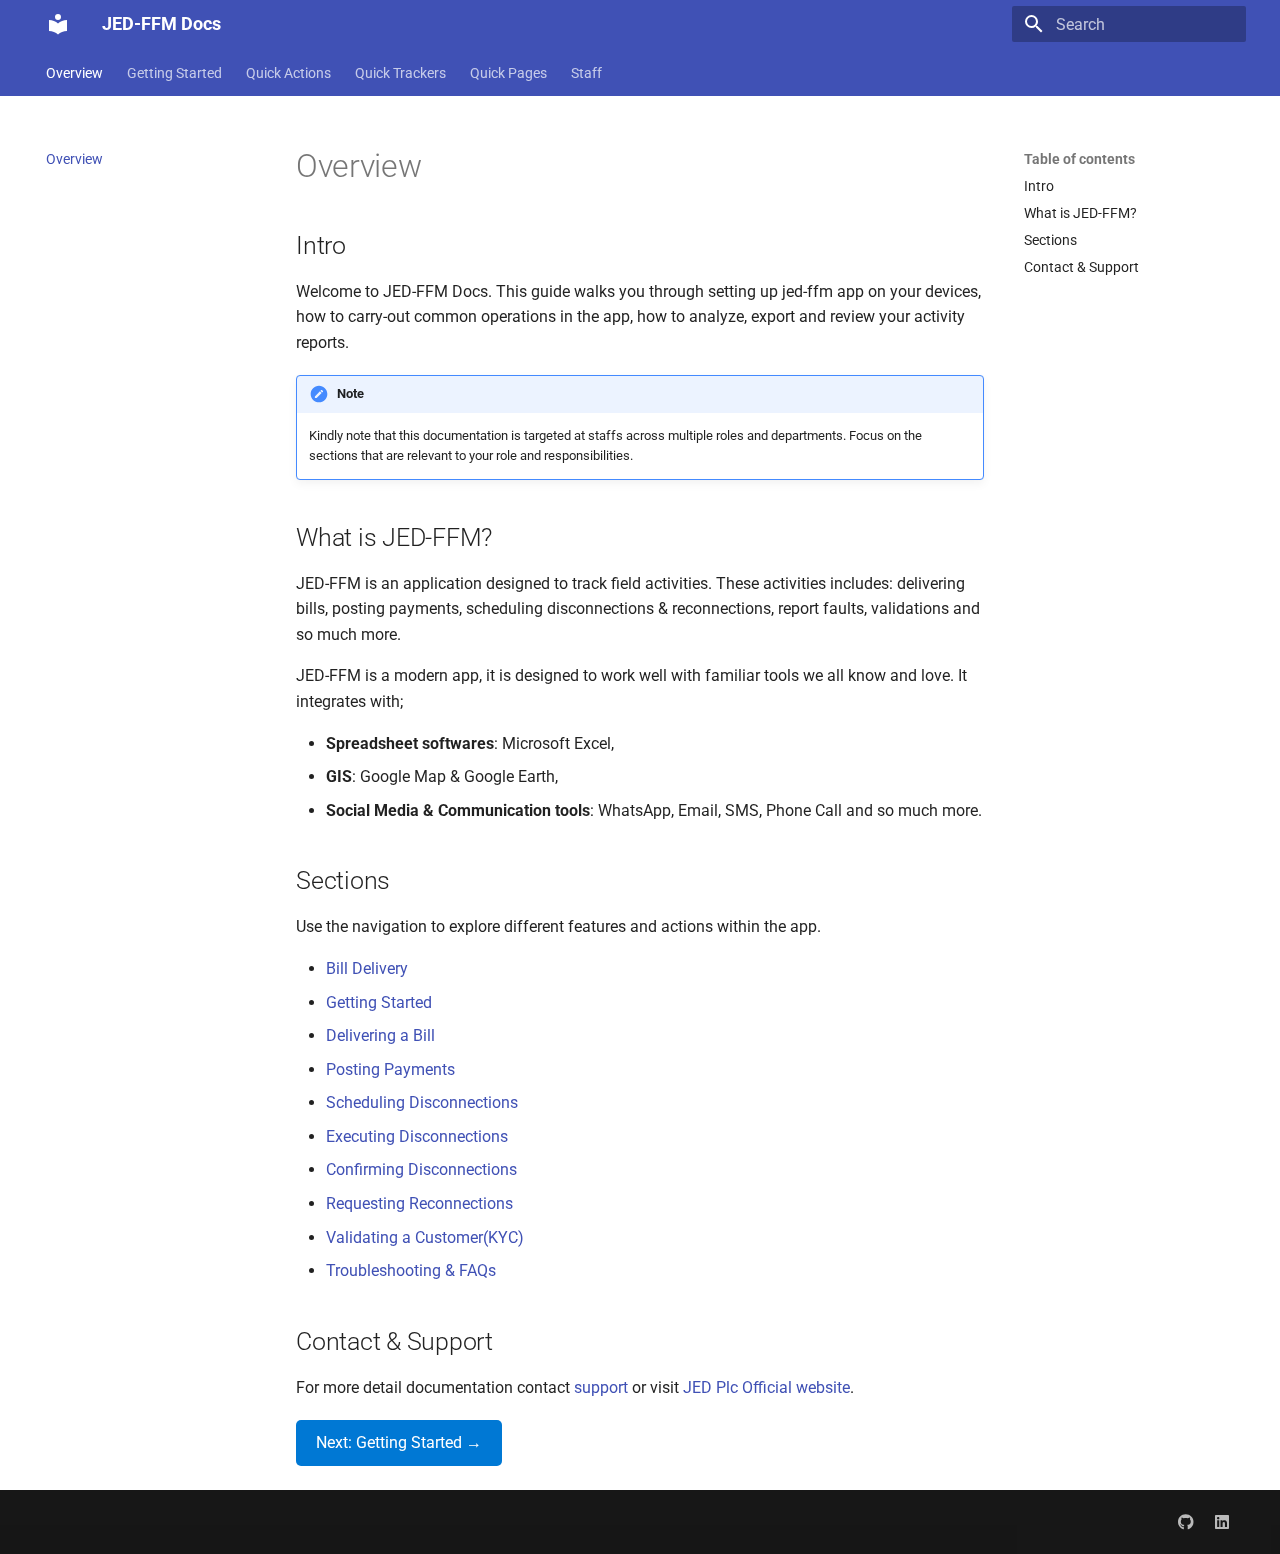
==== index.html @ 379acb8b "Deployed dc74c64 with MkDocs version: 1.6.1" ====
<!doctype html>
<html lang="en" class="no-js">
  <head>
    
      <meta charset="utf-8">
      <meta name="viewport" content="width=device-width,initial-scale=1">
      
      
      
      
      
        <link rel="next" href="getting_started/">
      
      
      <link rel="icon" href="assets/images/favicon.png">
      <meta name="generator" content="mkdocs-1.6.1, mkdocs-material-9.6.9">
    
    
      
        <title>JED-FFM Docs</title>
      
    
    
      <link rel="stylesheet" href="assets/stylesheets/main.4af4bdda.min.css">
      
      


    
    
      
    
    
      
        
        
        <link rel="preconnect" href="https://fonts.gstatic.com" crossorigin>
        <link rel="stylesheet" href="https://fonts.googleapis.com/css?family=Roboto:300,300i,400,400i,700,700i%7CRoboto+Mono:400,400i,700,700i&display=fallback">
        <style>:root{--md-text-font:"Roboto";--md-code-font:"Roboto Mono"}</style>
      
    
    
      <link rel="stylesheet" href="assets/custom.css">
    
    <script>__md_scope=new URL(".",location),__md_hash=e=>[...e].reduce(((e,_)=>(e<<5)-e+_.charCodeAt(0)),0),__md_get=(e,_=localStorage,t=__md_scope)=>JSON.parse(_.getItem(t.pathname+"."+e)),__md_set=(e,_,t=localStorage,a=__md_scope)=>{try{t.setItem(a.pathname+"."+e,JSON.stringify(_))}catch(e){}}</script>
    
      

    
    
    
  </head>
  
  
    <body dir="ltr">
  
    
    <input class="md-toggle" data-md-toggle="drawer" type="checkbox" id="__drawer" autocomplete="off">
    <input class="md-toggle" data-md-toggle="search" type="checkbox" id="__search" autocomplete="off">
    <label class="md-overlay" for="__drawer"></label>
    <div data-md-component="skip">
      
        
        <a href="#intro" class="md-skip">
          Skip to content
        </a>
      
    </div>
    <div data-md-component="announce">
      
    </div>
    
    
      

<header class="md-header" data-md-component="header">
  <nav class="md-header__inner md-grid" aria-label="Header">
    <a href="." title="JED-FFM Docs" class="md-header__button md-logo" aria-label="JED-FFM Docs" data-md-component="logo">
      
  
  <svg xmlns="http://www.w3.org/2000/svg" viewBox="0 0 24 24"><path d="M12 8a3 3 0 0 0 3-3 3 3 0 0 0-3-3 3 3 0 0 0-3 3 3 3 0 0 0 3 3m0 3.54C9.64 9.35 6.5 8 3 8v11c3.5 0 6.64 1.35 9 3.54 2.36-2.19 5.5-3.54 9-3.54V8c-3.5 0-6.64 1.35-9 3.54"/></svg>

    </a>
    <label class="md-header__button md-icon" for="__drawer">
      
      <svg xmlns="http://www.w3.org/2000/svg" viewBox="0 0 24 24"><path d="M3 6h18v2H3zm0 5h18v2H3zm0 5h18v2H3z"/></svg>
    </label>
    <div class="md-header__title" data-md-component="header-title">
      <div class="md-header__ellipsis">
        <div class="md-header__topic">
          <span class="md-ellipsis">
            JED-FFM Docs
          </span>
        </div>
        <div class="md-header__topic" data-md-component="header-topic">
          <span class="md-ellipsis">
            
              Overview
            
          </span>
        </div>
      </div>
    </div>
    
    
      <script>var palette=__md_get("__palette");if(palette&&palette.color){if("(prefers-color-scheme)"===palette.color.media){var media=matchMedia("(prefers-color-scheme: light)"),input=document.querySelector(media.matches?"[data-md-color-media='(prefers-color-scheme: light)']":"[data-md-color-media='(prefers-color-scheme: dark)']");palette.color.media=input.getAttribute("data-md-color-media"),palette.color.scheme=input.getAttribute("data-md-color-scheme"),palette.color.primary=input.getAttribute("data-md-color-primary"),palette.color.accent=input.getAttribute("data-md-color-accent")}for(var[key,value]of Object.entries(palette.color))document.body.setAttribute("data-md-color-"+key,value)}</script>
    
    
    
      <label class="md-header__button md-icon" for="__search">
        
        <svg xmlns="http://www.w3.org/2000/svg" viewBox="0 0 24 24"><path d="M9.5 3A6.5 6.5 0 0 1 16 9.5c0 1.61-.59 3.09-1.56 4.23l.27.27h.79l5 5-1.5 1.5-5-5v-.79l-.27-.27A6.52 6.52 0 0 1 9.5 16 6.5 6.5 0 0 1 3 9.5 6.5 6.5 0 0 1 9.5 3m0 2C7 5 5 7 5 9.5S7 14 9.5 14 14 12 14 9.5 12 5 9.5 5"/></svg>
      </label>
      <div class="md-search" data-md-component="search" role="dialog">
  <label class="md-search__overlay" for="__search"></label>
  <div class="md-search__inner" role="search">
    <form class="md-search__form" name="search">
      <input type="text" class="md-search__input" name="query" aria-label="Search" placeholder="Search" autocapitalize="off" autocorrect="off" autocomplete="off" spellcheck="false" data-md-component="search-query" required>
      <label class="md-search__icon md-icon" for="__search">
        
        <svg xmlns="http://www.w3.org/2000/svg" viewBox="0 0 24 24"><path d="M9.5 3A6.5 6.5 0 0 1 16 9.5c0 1.61-.59 3.09-1.56 4.23l.27.27h.79l5 5-1.5 1.5-5-5v-.79l-.27-.27A6.52 6.52 0 0 1 9.5 16 6.5 6.5 0 0 1 3 9.5 6.5 6.5 0 0 1 9.5 3m0 2C7 5 5 7 5 9.5S7 14 9.5 14 14 12 14 9.5 12 5 9.5 5"/></svg>
        
        <svg xmlns="http://www.w3.org/2000/svg" viewBox="0 0 24 24"><path d="M20 11v2H8l5.5 5.5-1.42 1.42L4.16 12l7.92-7.92L13.5 5.5 8 11z"/></svg>
      </label>
      <nav class="md-search__options" aria-label="Search">
        
        <button type="reset" class="md-search__icon md-icon" title="Clear" aria-label="Clear" tabindex="-1">
          
          <svg xmlns="http://www.w3.org/2000/svg" viewBox="0 0 24 24"><path d="M19 6.41 17.59 5 12 10.59 6.41 5 5 6.41 10.59 12 5 17.59 6.41 19 12 13.41 17.59 19 19 17.59 13.41 12z"/></svg>
        </button>
      </nav>
      
    </form>
    <div class="md-search__output">
      <div class="md-search__scrollwrap" tabindex="0" data-md-scrollfix>
        <div class="md-search-result" data-md-component="search-result">
          <div class="md-search-result__meta">
            Initializing search
          </div>
          <ol class="md-search-result__list" role="presentation"></ol>
        </div>
      </div>
    </div>
  </div>
</div>
    
    
  </nav>
  
</header>
    
    <div class="md-container" data-md-component="container">
      
      
        
          
            
<nav class="md-tabs" aria-label="Tabs" data-md-component="tabs">
  <div class="md-grid">
    <ul class="md-tabs__list">
      
        
  
  
    
  
  
    <li class="md-tabs__item md-tabs__item--active">
      <a href="." class="md-tabs__link">
        
  
    
  
  Overview

      </a>
    </li>
  

      
        
  
  
  
    
    
      <li class="md-tabs__item">
        <a href="getting_started/" class="md-tabs__link">
          
  
  Getting Started

        </a>
      </li>
    
  

      
        
  
  
  
    
    
      <li class="md-tabs__item">
        <a href="bill_delivery/" class="md-tabs__link">
          
  
  Quick Actions

        </a>
      </li>
    
  

      
        
  
  
  
    
    
      <li class="md-tabs__item">
        <a href="activities_today.md" class="md-tabs__link">
          
  
  Quick Trackers

        </a>
      </li>
    
  

      
        
  
  
  
    
    
      <li class="md-tabs__item">
        <a href="activities_today.md" class="md-tabs__link">
          
  
  Quick Pages

        </a>
      </li>
    
  

      
        
  
  
  
    <li class="md-tabs__item">
      <a href="staff.md" class="md-tabs__link">
        
  
    
  
  Staff

      </a>
    </li>
  

      
    </ul>
  </div>
</nav>
          
        
      
      <main class="md-main" data-md-component="main">
        <div class="md-main__inner md-grid">
          
            
              
              <div class="md-sidebar md-sidebar--primary" data-md-component="sidebar" data-md-type="navigation" >
                <div class="md-sidebar__scrollwrap">
                  <div class="md-sidebar__inner">
                    


  


<nav class="md-nav md-nav--primary md-nav--lifted" aria-label="Navigation" data-md-level="0">
  <label class="md-nav__title" for="__drawer">
    <a href="." title="JED-FFM Docs" class="md-nav__button md-logo" aria-label="JED-FFM Docs" data-md-component="logo">
      
  
  <svg xmlns="http://www.w3.org/2000/svg" viewBox="0 0 24 24"><path d="M12 8a3 3 0 0 0 3-3 3 3 0 0 0-3-3 3 3 0 0 0-3 3 3 3 0 0 0 3 3m0 3.54C9.64 9.35 6.5 8 3 8v11c3.5 0 6.64 1.35 9 3.54 2.36-2.19 5.5-3.54 9-3.54V8c-3.5 0-6.64 1.35-9 3.54"/></svg>

    </a>
    JED-FFM Docs
  </label>
  
  <ul class="md-nav__list" data-md-scrollfix>
    
      
      
  
  
    
  
  
  
    <li class="md-nav__item md-nav__item--active">
      
      <input class="md-nav__toggle md-toggle" type="checkbox" id="__toc">
      
      
      
        <label class="md-nav__link md-nav__link--active" for="__toc">
          
  
  <span class="md-ellipsis">
    Overview
    
  </span>
  

          <span class="md-nav__icon md-icon"></span>
        </label>
      
      <a href="." class="md-nav__link md-nav__link--active">
        
  
  <span class="md-ellipsis">
    Overview
    
  </span>
  

      </a>
      
        

<nav class="md-nav md-nav--secondary" aria-label="Table of contents">
  
  
  
  
    <label class="md-nav__title" for="__toc">
      <span class="md-nav__icon md-icon"></span>
      Table of contents
    </label>
    <ul class="md-nav__list" data-md-component="toc" data-md-scrollfix>
      
        <li class="md-nav__item">
  <a href="#intro" class="md-nav__link">
    <span class="md-ellipsis">
      Intro
    </span>
  </a>
  
</li>
      
        <li class="md-nav__item">
  <a href="#what-is-jed-ffm" class="md-nav__link">
    <span class="md-ellipsis">
      What is JED-FFM?
    </span>
  </a>
  
</li>
      
        <li class="md-nav__item">
  <a href="#sections" class="md-nav__link">
    <span class="md-ellipsis">
      Sections
    </span>
  </a>
  
</li>
      
        <li class="md-nav__item">
  <a href="#contact-support" class="md-nav__link">
    <span class="md-ellipsis">
      Contact &amp; Support
    </span>
  </a>
  
</li>
      
    </ul>
  
</nav>
      
    </li>
  

    
      
      
  
  
  
  
    
    
    
      
      
        
      
    
    
    <li class="md-nav__item md-nav__item--nested">
      
        
        
        <input class="md-nav__toggle md-toggle " type="checkbox" id="__nav_2" >
        
          
          <label class="md-nav__link" for="__nav_2" id="__nav_2_label" tabindex="0">
            
  
  <span class="md-ellipsis">
    Getting Started
    
  </span>
  

            <span class="md-nav__icon md-icon"></span>
          </label>
        
        <nav class="md-nav" data-md-level="1" aria-labelledby="__nav_2_label" aria-expanded="false">
          <label class="md-nav__title" for="__nav_2">
            <span class="md-nav__icon md-icon"></span>
            Getting Started
          </label>
          <ul class="md-nav__list" data-md-scrollfix>
            
              
                
  
  
  
  
    <li class="md-nav__item">
      <a href="getting_started/" class="md-nav__link">
        
  
  <span class="md-ellipsis">
    Overview
    
  </span>
  

      </a>
    </li>
  

              
            
              
                
  
  
  
  
    <li class="md-nav__item">
      <a href="login_page/" class="md-nav__link">
        
  
  <span class="md-ellipsis">
    Login Page
    
  </span>
  

      </a>
    </li>
  

              
            
              
                
  
  
  
  
    <li class="md-nav__item">
      <a href="home_page/" class="md-nav__link">
        
  
  <span class="md-ellipsis">
    Home Page
    
  </span>
  

      </a>
    </li>
  

              
            
          </ul>
        </nav>
      
    </li>
  

    
      
      
  
  
  
  
    
    
    
      
      
        
      
    
    
    <li class="md-nav__item md-nav__item--nested">
      
        
        
        <input class="md-nav__toggle md-toggle " type="checkbox" id="__nav_3" >
        
          
          <label class="md-nav__link" for="__nav_3" id="__nav_3_label" tabindex="0">
            
  
  <span class="md-ellipsis">
    Quick Actions
    
  </span>
  

            <span class="md-nav__icon md-icon"></span>
          </label>
        
        <nav class="md-nav" data-md-level="1" aria-labelledby="__nav_3_label" aria-expanded="false">
          <label class="md-nav__title" for="__nav_3">
            <span class="md-nav__icon md-icon"></span>
            Quick Actions
          </label>
          <ul class="md-nav__list" data-md-scrollfix>
            
              
                
  
  
  
  
    <li class="md-nav__item">
      <a href="bill_delivery/" class="md-nav__link">
        
  
  <span class="md-ellipsis">
    Bill Delivery
    
  </span>
  

      </a>
    </li>
  

              
            
          </ul>
        </nav>
      
    </li>
  

    
      
      
  
  
  
  
    
    
    
      
      
        
      
    
    
    <li class="md-nav__item md-nav__item--nested">
      
        
        
        <input class="md-nav__toggle md-toggle " type="checkbox" id="__nav_4" >
        
          
          <label class="md-nav__link" for="__nav_4" id="__nav_4_label" tabindex="0">
            
  
  <span class="md-ellipsis">
    Quick Trackers
    
  </span>
  

            <span class="md-nav__icon md-icon"></span>
          </label>
        
        <nav class="md-nav" data-md-level="1" aria-labelledby="__nav_4_label" aria-expanded="false">
          <label class="md-nav__title" for="__nav_4">
            <span class="md-nav__icon md-icon"></span>
            Quick Trackers
          </label>
          <ul class="md-nav__list" data-md-scrollfix>
            
              
                
  
  
  
  
    <li class="md-nav__item">
      <a href="activities_today.md" class="md-nav__link">
        
  
  <span class="md-ellipsis">
    Activities Today
    
  </span>
  

      </a>
    </li>
  

              
            
          </ul>
        </nav>
      
    </li>
  

    
      
      
  
  
  
  
    
    
    
      
      
        
      
    
    
    <li class="md-nav__item md-nav__item--nested">
      
        
        
        <input class="md-nav__toggle md-toggle " type="checkbox" id="__nav_5" >
        
          
          <label class="md-nav__link" for="__nav_5" id="__nav_5_label" tabindex="0">
            
  
  <span class="md-ellipsis">
    Quick Pages
    
  </span>
  

            <span class="md-nav__icon md-icon"></span>
          </label>
        
        <nav class="md-nav" data-md-level="1" aria-labelledby="__nav_5_label" aria-expanded="false">
          <label class="md-nav__title" for="__nav_5">
            <span class="md-nav__icon md-icon"></span>
            Quick Pages
          </label>
          <ul class="md-nav__list" data-md-scrollfix>
            
              
                
  
  
  
  
    <li class="md-nav__item">
      <a href="activities_today.md" class="md-nav__link">
        
  
  <span class="md-ellipsis">
    Activities Today
    
  </span>
  

      </a>
    </li>
  

              
            
          </ul>
        </nav>
      
    </li>
  

    
      
      
  
  
  
  
    <li class="md-nav__item">
      <a href="staff.md" class="md-nav__link">
        
  
  <span class="md-ellipsis">
    Staff
    
  </span>
  

      </a>
    </li>
  

    
  </ul>
</nav>
                  </div>
                </div>
              </div>
            
            
              
              <div class="md-sidebar md-sidebar--secondary" data-md-component="sidebar" data-md-type="toc" >
                <div class="md-sidebar__scrollwrap">
                  <div class="md-sidebar__inner">
                    

<nav class="md-nav md-nav--secondary" aria-label="Table of contents">
  
  
  
  
    <label class="md-nav__title" for="__toc">
      <span class="md-nav__icon md-icon"></span>
      Table of contents
    </label>
    <ul class="md-nav__list" data-md-component="toc" data-md-scrollfix>
      
        <li class="md-nav__item">
  <a href="#intro" class="md-nav__link">
    <span class="md-ellipsis">
      Intro
    </span>
  </a>
  
</li>
      
        <li class="md-nav__item">
  <a href="#what-is-jed-ffm" class="md-nav__link">
    <span class="md-ellipsis">
      What is JED-FFM?
    </span>
  </a>
  
</li>
      
        <li class="md-nav__item">
  <a href="#sections" class="md-nav__link">
    <span class="md-ellipsis">
      Sections
    </span>
  </a>
  
</li>
      
        <li class="md-nav__item">
  <a href="#contact-support" class="md-nav__link">
    <span class="md-ellipsis">
      Contact &amp; Support
    </span>
  </a>
  
</li>
      
    </ul>
  
</nav>
                  </div>
                </div>
              </div>
            
          
          
            <div class="md-content" data-md-component="content">
              <article class="md-content__inner md-typeset">
                
                  



  <h1>Overview</h1>

<h2 id="intro">Intro</h2>
<p>Welcome to JED-FFM Docs. This guide walks you through setting up jed-ffm app on your devices, how to carry-out common operations in the app, how to analyze, export and review your activity reports.</p>
<div class="admonition note">
<p class="admonition-title">Note</p>
<p>Kindly note that this documentation is targeted at staffs across multiple roles and departments. Focus on the sections that are relevant to your role and responsibilities.</p>
</div>
<h2 id="what-is-jed-ffm">What is JED-FFM?</h2>
<p>JED-FFM is an application designed to track field activities. These activities includes: delivering bills, posting payments, scheduling disconnections &amp; reconnections, report faults, validations and so much more.</p>
<p>JED-FFM is a modern app, it is designed to work well with familiar tools we all know and love. It integrates with;</p>
<ul>
<li><strong>Spreadsheet softwares</strong>: Microsoft Excel, </li>
<li><strong>GIS</strong>: Google Map &amp; Google Earth, </li>
<li><strong>Social Media &amp; Communication tools</strong>: WhatsApp, Email, SMS, Phone Call and so much more.</li>
</ul>
<h2 id="sections">Sections</h2>
<p>Use the navigation to explore different features and actions within the app.</p>
<ul>
<li><a href="bill_delivery/">Bill Delivery</a></li>
<li><a href="getting-started.md">Getting Started</a></li>
<li><a href="bill-delivery.md">Delivering a Bill</a></li>
<li><a href="payment-posting.md">Posting Payments</a></li>
<li><a href="scheduling-disconnection.md">Scheduling Disconnections</a></li>
<li><a href="scheduling-disconnection.md">Executing Disconnections</a></li>
<li><a href="scheduling-disconnection.md">Confirming Disconnections</a></li>
<li><a href="scheduling-disconnection.md">Requesting Reconnections</a></li>
<li><a href="validating-customer.md">Validating a Customer(KYC)</a></li>
<li><a href="troubleshooting.md">Troubleshooting &amp; FAQs</a></li>
</ul>
<h2 id="contact-support">Contact &amp; Support</h2>
<p>For more detail documentation contact <a href="mailto:mnasir.iliyas@jedplc.com">support</a> or visit <a href="https://www.jedplc.com">JED Plc Official website</a>.</p>
<div style="display: flex; justify-content: space-between; margin-top: 20px;">
    <!-- <a href="/" style="background-color: #0078D4; color: white; padding: 10px 20px; text-decoration: none; border-radius: 5px;">← Previous: Overview</a> -->
    <a href="/getting_started" style="background-color: #0078D4; color: white; padding: 10px 20px; text-decoration: none; border-radius: 5px;">Next: Getting Started →</a>
</div>












                
              </article>
            </div>
          
          
<script>var target=document.getElementById(location.hash.slice(1));target&&target.name&&(target.checked=target.name.startsWith("__tabbed_"))</script>
        </div>
        
          <button type="button" class="md-top md-icon" data-md-component="top" hidden>
  
  <svg xmlns="http://www.w3.org/2000/svg" viewBox="0 0 24 24"><path d="M13 20h-2V8l-5.5 5.5-1.42-1.42L12 4.16l7.92 7.92-1.42 1.42L13 8z"/></svg>
  Back to top
</button>
        
      </main>
      
        <footer class="md-footer">
  
  <div class="md-footer-meta md-typeset">
    <div class="md-footer-meta__inner md-grid">
      <div class="md-copyright">
  
  
</div>
      
        <div class="md-social">
  
    
    
    
    
    <a href="https://github.com/engr-iliyas/JED-FFM" target="_blank" rel="noopener" title="GitHub Repository" class="md-social__link">
      <svg xmlns="http://www.w3.org/2000/svg" viewBox="0 0 496 512"><!--! Font Awesome Free 6.7.2 by @fontawesome - https://fontawesome.com License - https://fontawesome.com/license/free (Icons: CC BY 4.0, Fonts: SIL OFL 1.1, Code: MIT License) Copyright 2024 Fonticons, Inc.--><path d="M165.9 397.4c0 2-2.3 3.6-5.2 3.6-3.3.3-5.6-1.3-5.6-3.6 0-2 2.3-3.6 5.2-3.6 3-.3 5.6 1.3 5.6 3.6m-31.1-4.5c-.7 2 1.3 4.3 4.3 4.9 2.6 1 5.6 0 6.2-2s-1.3-4.3-4.3-5.2c-2.6-.7-5.5.3-6.2 2.3m44.2-1.7c-2.9.7-4.9 2.6-4.6 4.9.3 2 2.9 3.3 5.9 2.6 2.9-.7 4.9-2.6 4.6-4.6-.3-1.9-3-3.2-5.9-2.9M244.8 8C106.1 8 0 113.3 0 252c0 110.9 69.8 205.8 169.5 239.2 12.8 2.3 17.3-5.6 17.3-12.1 0-6.2-.3-40.4-.3-61.4 0 0-70 15-84.7-29.8 0 0-11.4-29.1-27.8-36.6 0 0-22.9-15.7 1.6-15.4 0 0 24.9 2 38.6 25.8 21.9 38.6 58.6 27.5 72.9 20.9 2.3-16 8.8-27.1 16-33.7-55.9-6.2-112.3-14.3-112.3-110.5 0-27.5 7.6-41.3 23.6-58.9-2.6-6.5-11.1-33.3 2.6-67.9 20.9-6.5 69 27 69 27 20-5.6 41.5-8.5 62.8-8.5s42.8 2.9 62.8 8.5c0 0 48.1-33.6 69-27 13.7 34.7 5.2 61.4 2.6 67.9 16 17.7 25.8 31.5 25.8 58.9 0 96.5-58.9 104.2-114.8 110.5 9.2 7.9 17 22.9 17 46.4 0 33.7-.3 75.4-.3 83.6 0 6.5 4.6 14.4 17.3 12.1C428.2 457.8 496 362.9 496 252 496 113.3 383.5 8 244.8 8M97.2 352.9c-1.3 1-1 3.3.7 5.2 1.6 1.6 3.9 2.3 5.2 1 1.3-1 1-3.3-.7-5.2-1.6-1.6-3.9-2.3-5.2-1m-10.8-8.1c-.7 1.3.3 2.9 2.3 3.9 1.6 1 3.6.7 4.3-.7.7-1.3-.3-2.9-2.3-3.9-2-.6-3.6-.3-4.3.7m32.4 35.6c-1.6 1.3-1 4.3 1.3 6.2 2.3 2.3 5.2 2.6 6.5 1 1.3-1.3.7-4.3-1.3-6.2-2.2-2.3-5.2-2.6-6.5-1m-11.4-14.7c-1.6 1-1.6 3.6 0 5.9s4.3 3.3 5.6 2.3c1.6-1.3 1.6-3.9 0-6.2-1.4-2.3-4-3.3-5.6-2"/></svg>
    </a>
  
    
    
    
    
    <a href="https://linkedin.com/in/engrmn" target="_blank" rel="noopener" title="LinkedIn Profile" class="md-social__link">
      <svg xmlns="http://www.w3.org/2000/svg" viewBox="0 0 448 512"><!--! Font Awesome Free 6.7.2 by @fontawesome - https://fontawesome.com License - https://fontawesome.com/license/free (Icons: CC BY 4.0, Fonts: SIL OFL 1.1, Code: MIT License) Copyright 2024 Fonticons, Inc.--><path d="M416 32H31.9C14.3 32 0 46.5 0 64.3v383.4C0 465.5 14.3 480 31.9 480H416c17.6 0 32-14.5 32-32.3V64.3c0-17.8-14.4-32.3-32-32.3M135.4 416H69V202.2h66.5V416zm-33.2-243c-21.3 0-38.5-17.3-38.5-38.5S80.9 96 102.2 96c21.2 0 38.5 17.3 38.5 38.5 0 21.3-17.2 38.5-38.5 38.5m282.1 243h-66.4V312c0-24.8-.5-56.7-34.5-56.7-34.6 0-39.9 27-39.9 54.9V416h-66.4V202.2h63.7v29.2h.9c8.9-16.8 30.6-34.5 62.9-34.5 67.2 0 79.7 44.3 79.7 101.9z"/></svg>
    </a>
  
</div>
      
    </div>
  </div>
</footer>
      
    </div>
    <div class="md-dialog" data-md-component="dialog">
      <div class="md-dialog__inner md-typeset"></div>
    </div>
    
    
    <script id="__config" type="application/json">{"base": ".", "features": ["navigation.tabs", "navigation.sections", "navigation.top", "content.code.copy"], "search": "assets/javascripts/workers/search.f8cc74c7.min.js", "translations": {"clipboard.copied": "Copied to clipboard", "clipboard.copy": "Copy to clipboard", "search.result.more.one": "1 more on this page", "search.result.more.other": "# more on this page", "search.result.none": "No matching documents", "search.result.one": "1 matching document", "search.result.other": "# matching documents", "search.result.placeholder": "Type to start searching", "search.result.term.missing": "Missing", "select.version": "Select version"}}</script>
    
    
      <script src="assets/javascripts/bundle.c8b220af.min.js"></script>
      
    
  </body>
</html>
---- assets/stylesheets/main.4af4bdda.min.css ----
@charset "UTF-8";html{-webkit-text-size-adjust:none;-moz-text-size-adjust:none;text-size-adjust:none;box-sizing:border-box}*,:after,:before{box-sizing:inherit}@media (prefers-reduced-motion){*,:after,:before{transition:none!important}}body{margin:0}a,button,input,label{-webkit-tap-highlight-color:transparent}a{color:inherit;text-decoration:none}hr{border:0;box-sizing:initial;display:block;height:.05rem;overflow:visible;padding:0}small{font-size:80%}sub,sup{line-height:1em}img{border-style:none}table{border-collapse:initial;border-spacing:0}td,th{font-weight:400;vertical-align:top}button{background:#0000;border:0;font-family:inherit;font-size:inherit;margin:0;padding:0}input{border:0;outline:none}:root{--md-primary-fg-color:#4051b5;--md-primary-fg-color--light:#5d6cc0;--md-primary-fg-color--dark:#303fa1;--md-primary-bg-color:#fff;--md-primary-bg-color--light:#ffffffb3;--md-accent-fg-color:#526cfe;--md-accent-fg-color--transparent:#526cfe1a;--md-accent-bg-color:#fff;--md-accent-bg-color--light:#ffffffb3}[data-md-color-scheme=default]{color-scheme:light}[data-md-color-scheme=default] img[src$="#gh-dark-mode-only"],[data-md-color-scheme=default] img[src$="#only-dark"]{display:none}:root,[data-md-color-scheme=default]{--md-hue:225deg;--md-default-fg-color:#000000de;--md-default-fg-color--light:#0000008a;--md-default-fg-color--lighter:#00000052;--md-default-fg-color--lightest:#00000012;--md-default-bg-color:#fff;--md-default-bg-color--light:#ffffffb3;--md-default-bg-color--lighter:#ffffff4d;--md-default-bg-color--lightest:#ffffff1f;--md-code-fg-color:#36464e;--md-code-bg-color:#f5f5f5;--md-code-hl-color:#4287ff;--md-code-hl-color--light:#4287ff1a;--md-code-hl-number-color:#d52a2a;--md-code-hl-special-color:#db1457;--md-code-hl-function-color:#a846b9;--md-code-hl-constant-color:#6e59d9;--md-code-hl-keyword-color:#3f6ec6;--md-code-hl-string-color:#1c7d4d;--md-code-hl-name-color:var(--md-code-fg-color);--md-code-hl-operator-color:var(--md-default-fg-color--light);--md-code-hl-punctuation-color:var(--md-default-fg-color--light);--md-code-hl-comment-color:var(--md-default-fg-color--light);--md-code-hl-generic-color:var(--md-default-fg-color--light);--md-code-hl-variable-color:var(--md-default-fg-color--light);--md-typeset-color:var(--md-default-fg-color);--md-typeset-a-color:var(--md-primary-fg-color);--md-typeset-del-color:#f5503d26;--md-typeset-ins-color:#0bd57026;--md-typeset-kbd-color:#fafafa;--md-typeset-kbd-accent-color:#fff;--md-typeset-kbd-border-color:#b8b8b8;--md-typeset-mark-color:#ffff0080;--md-typeset-table-color:#0000001f;--md-typeset-table-color--light:rgba(0,0,0,.035);--md-admonition-fg-color:var(--md-default-fg-color);--md-admonition-bg-color:var(--md-default-bg-color);--md-warning-fg-color:#000000de;--md-warning-bg-color:#ff9;--md-footer-fg-color:#fff;--md-footer-fg-color--light:#ffffffb3;--md-footer-fg-color--lighter:#ffffff73;--md-footer-bg-color:#000000de;--md-footer-bg-color--dark:#00000052;--md-shadow-z1:0 0.2rem 0.5rem #0000000d,0 0 0.05rem #0000001a;--md-shadow-z2:0 0.2rem 0.5rem #0000001a,0 0 0.05rem #00000040;--md-shadow-z3:0 0.2rem 0.5rem #0003,0 0 0.05rem #00000059}.md-icon svg{fill:currentcolor;display:block;height:1.2rem;width:1.2rem}body{-webkit-font-smoothing:antialiased;-moz-osx-font-smoothing:grayscale;--md-text-font-family:var(--md-text-font,_),-apple-system,BlinkMacSystemFont,Helvetica,Arial,sans-serif;--md-code-font-family:var(--md-code-font,_),SFMono-Regular,Consolas,Menlo,monospace}aside,body,input{font-feature-settings:"kern","liga";color:var(--md-typeset-color);font-family:var(--md-text-font-family)}code,kbd,pre{font-feature-settings:"kern";font-family:var(--md-code-font-family)}:root{--md-typeset-table-sort-icon:url('data:image/svg+xml;charset=utf-8,<svg xmlns="http://www.w3.org/2000/svg" viewBox="0 0 24 24"><path d="m18 21-4-4h3V7h-3l4-4 4 4h-3v10h3M2 19v-2h10v2M2 13v-2h7v2M2 7V5h4v2z"/></svg>');--md-typeset-table-sort-icon--asc:url('data:image/svg+xml;charset=utf-8,<svg xmlns="http://www.w3.org/2000/svg" viewBox="0 0 24 24"><path d="M19 17h3l-4 4-4-4h3V3h2M2 17h10v2H2M6 5v2H2V5m0 6h7v2H2z"/></svg>');--md-typeset-table-sort-icon--desc:url('data:image/svg+xml;charset=utf-8,<svg xmlns="http://www.w3.org/2000/svg" viewBox="0 0 24 24"><path d="M19 7h3l-4-4-4 4h3v14h2M2 17h10v2H2M6 5v2H2V5m0 6h7v2H2z"/></svg>')}.md-typeset{-webkit-print-color-adjust:exact;color-adjust:exact;font-size:.8rem;line-height:1.6;overflow-wrap:break-word}@media print{.md-typeset{font-size:.68rem}}.md-typeset blockquote,.md-typeset dl,.md-typeset figure,.md-typeset ol,.md-typeset pre,.md-typeset ul{margin-bottom:1em;margin-top:1em}.md-typeset h1{color:var(--md-default-fg-color--light);font-size:2em;line-height:1.3;margin:0 0 1.25em}.md-typeset h1,.md-typeset h2{font-weight:300;letter-spacing:-.01em}.md-typeset h2{font-size:1.5625em;line-height:1.4;margin:1.6em 0 .64em}.md-typeset h3{font-size:1.25em;font-weight:400;letter-spacing:-.01em;line-height:1.5;margin:1.6em 0 .8em}.md-typeset h2+h3{margin-top:.8em}.md-typeset h4{font-weight:700;letter-spacing:-.01em;margin:1em 0}.md-typeset h5,.md-typeset h6{color:var(--md-default-fg-color--light);font-size:.8em;font-weight:700;letter-spacing:-.01em;margin:1.25em 0}.md-typeset h5{text-transform:uppercase}.md-typeset h5 code{text-transform:none}.md-typeset hr{border-bottom:.05rem solid var(--md-default-fg-color--lightest);display:flow-root;margin:1.5em 0}.md-typeset a{color:var(--md-typeset-a-color);word-break:break-word}.md-typeset a,.md-typeset a:before{transition:color 125ms}.md-typeset a:focus,.md-typeset a:hover{color:var(--md-accent-fg-color)}.md-typeset a:focus code,.md-typeset a:hover code{background-color:var(--md-accent-fg-color--transparent)}.md-typeset a code{color:currentcolor;transition:background-color 125ms}.md-typeset a.focus-visible{outline-color:var(--md-accent-fg-color);outline-offset:.2rem}.md-typeset code,.md-typeset kbd,.md-typeset pre{color:var(--md-code-fg-color);direction:ltr;font-variant-ligatures:none}@media print{.md-typeset code,.md-typeset kbd,.md-typeset pre{white-space:pre-wrap}}.md-typeset code{background-color:var(--md-code-bg-color);border-radius:.1rem;-webkit-box-decoration-break:clone;box-decoration-break:clone;font-size:.85em;padding:0 .2941176471em;word-break:break-word}.md-typeset code:not(.focus-visible){-webkit-tap-highlight-color:transparent;outline:none}.md-typeset pre{display:flow-root;line-height:1.4;position:relative}.md-typeset pre>code{-webkit-box-decoration-break:slice;box-decoration-break:slice;box-shadow:none;display:block;margin:0;outline-color:var(--md-accent-fg-color);overflow:auto;padding:.7720588235em 1.1764705882em;scrollbar-color:var(--md-default-fg-color--lighter) #0000;scrollbar-width:thin;touch-action:auto;word-break:normal}.md-typeset pre>code:hover{scrollbar-color:var(--md-accent-fg-color) #0000}.md-typeset pre>code::-webkit-scrollbar{height:.2rem;width:.2rem}.md-typeset pre>code::-webkit-scrollbar-thumb{background-color:var(--md-default-fg-color--lighter)}.md-typeset pre>code::-webkit-scrollbar-thumb:hover{background-color:var(--md-accent-fg-color)}.md-typeset kbd{background-color:var(--md-typeset-kbd-color);border-radius:.1rem;box-shadow:0 .1rem 0 .05rem var(--md-typeset-kbd-border-color),0 .1rem 0 var(--md-typeset-kbd-border-color),0 -.1rem .2rem var(--md-typeset-kbd-accent-color) inset;color:var(--md-default-fg-color);display:inline-block;font-size:.75em;padding:0 .6666666667em;vertical-align:text-top;word-break:break-word}.md-typeset mark{background-color:var(--md-typeset-mark-color);-webkit-box-decoration-break:clone;box-decoration-break:clone;color:inherit;word-break:break-word}.md-typeset abbr{border-bottom:.05rem dotted var(--md-default-fg-color--light);cursor:help;text-decoration:none}.md-typeset small{opacity:.75}[dir=ltr] .md-typeset sub,[dir=ltr] .md-typeset sup{margin-left:.078125em}[dir=rtl] .md-typeset sub,[dir=rtl] .md-typeset sup{margin-right:.078125em}[dir=ltr] .md-typeset blockquote{padding-left:.6rem}[dir=rtl] .md-typeset blockquote{padding-right:.6rem}[dir=ltr] .md-typeset blockquote{border-left:.2rem solid var(--md-default-fg-color--lighter)}[dir=rtl] .md-typeset blockquote{border-right:.2rem solid var(--md-default-fg-color--lighter)}.md-typeset blockquote{color:var(--md-default-fg-color--light);margin-left:0;margin-right:0}.md-typeset ul{list-style-type:disc}.md-typeset ul[type]{list-style-type:revert-layer}[dir=ltr] .md-typeset ol,[dir=ltr] .md-typeset ul{margin-left:.625em}[dir=rtl] .md-typeset ol,[dir=rtl] .md-typeset ul{margin-right:.625em}.md-typeset ol,.md-typeset ul{padding:0}.md-typeset ol:not([hidden]),.md-typeset ul:not([hidden]){display:flow-root}.md-typeset ol ol,.md-typeset ul ol{list-style-type:lower-alpha}.md-typeset ol ol ol,.md-typeset ul ol ol{list-style-type:lower-roman}.md-typeset ol ol ol ol,.md-typeset ul ol ol ol{list-style-type:upper-alpha}.md-typeset ol ol ol ol ol,.md-typeset ul ol ol ol ol{list-style-type:upper-roman}.md-typeset ol[type],.md-typeset ul[type]{list-style-type:revert-layer}[dir=ltr] .md-typeset ol li,[dir=ltr] .md-typeset ul li{margin-left:1.25em}[dir=rtl] .md-typeset ol li,[dir=rtl] .md-typeset ul li{margin-right:1.25em}.md-typeset ol li,.md-typeset ul li{margin-bottom:.5em}.md-typeset ol li blockquote,.md-typeset ol li p,.md-typeset ul li blockquote,.md-typeset ul li p{margin:.5em 0}.md-typeset ol li:last-child,.md-typeset ul li:last-child{margin-bottom:0}[dir=ltr] .md-typeset ol li ol,[dir=ltr] .md-typeset ol li ul,[dir=ltr] .md-typeset ul li ol,[dir=ltr] .md-typeset ul li ul{margin-left:.625em}[dir=rtl] .md-typeset ol li ol,[dir=rtl] .md-typeset ol li ul,[dir=rtl] .md-typeset ul li ol,[dir=rtl] .md-typeset ul li ul{margin-right:.625em}.md-typeset ol li ol,.md-typeset ol li ul,.md-typeset ul li ol,.md-typeset ul li ul{margin-bottom:.5em;margin-top:.5em}[dir=ltr] .md-typeset dd{margin-left:1.875em}[dir=rtl] .md-typeset dd{margin-right:1.875em}.md-typeset dd{margin-bottom:1.5em;margin-top:1em}.md-typeset img,.md-typeset svg,.md-typeset video{height:auto;max-width:100%}.md-typeset img[align=left]{margin:1em 1em 1em 0}.md-typeset img[align=right]{margin:1em 0 1em 1em}.md-typeset img[align]:only-child{margin-top:0}.md-typeset figure{display:flow-root;margin:1em auto;max-width:100%;text-align:center;width:-moz-fit-content;width:fit-content}.md-typeset figure img{display:block;margin:0 auto}.md-typeset figcaption{font-style:italic;margin:1em auto;max-width:24rem}.md-typeset iframe{max-width:100%}.md-typeset table:not([class]){background-color:var(--md-default-bg-color);border:.05rem solid var(--md-typeset-table-color);border-radius:.1rem;display:inline-block;font-size:.64rem;max-width:100%;overflow:auto;touch-action:auto}@media print{.md-typeset table:not([class]){display:table}}.md-typeset table:not([class])+*{margin-top:1.5em}.md-typeset table:not([class]) td>:first-child,.md-typeset table:not([class]) th>:first-child{margin-top:0}.md-typeset table:not([class]) td>:last-child,.md-typeset table:not([class]) th>:last-child{margin-bottom:0}.md-typeset table:not([class]) td:not([align]),.md-typeset table:not([class]) th:not([align]){text-align:left}[dir=rtl] .md-typeset table:not([class]) td:not([align]),[dir=rtl] .md-typeset table:not([class]) th:not([align]){text-align:right}.md-typeset table:not([class]) th{font-weight:700;min-width:5rem;padding:.9375em 1.25em;vertical-align:top}.md-typeset table:not([class]) td{border-top:.05rem solid var(--md-typeset-table-color);padding:.9375em 1.25em;vertical-align:top}.md-typeset table:not([class]) tbody tr{transition:background-color 125ms}.md-typeset table:not([class]) tbody tr:hover{background-color:var(--md-typeset-table-color--light);box-shadow:0 .05rem 0 var(--md-default-bg-color) inset}.md-typeset table:not([class]) a{word-break:normal}.md-typeset table th[role=columnheader]{cursor:pointer}[dir=ltr] .md-typeset table th[role=columnheader]:after{margin-left:.5em}[dir=rtl] .md-typeset table th[role=columnheader]:after{margin-right:.5em}.md-typeset table th[role=columnheader]:after{content:"";display:inline-block;height:1.2em;-webkit-mask-image:var(--md-typeset-table-sort-icon);mask-image:var(--md-typeset-table-sort-icon);-webkit-mask-repeat:no-repeat;mask-repeat:no-repeat;-webkit-mask-size:contain;mask-size:contain;transition:background-color 125ms;vertical-align:text-bottom;width:1.2em}.md-typeset table th[role=columnheader]:hover:after{background-color:var(--md-default-fg-color--lighter)}.md-typeset table th[role=columnheader][aria-sort=ascending]:after{background-color:var(--md-default-fg-color--light);-webkit-mask-image:var(--md-typeset-table-sort-icon--asc);mask-image:var(--md-typeset-table-sort-icon--asc)}.md-typeset table th[role=columnheader][aria-sort=descending]:after{background-color:var(--md-default-fg-color--light);-webkit-mask-image:var(--md-typeset-table-sort-icon--desc);mask-image:var(--md-typeset-table-sort-icon--desc)}.md-typeset__scrollwrap{margin:1em -.8rem;overflow-x:auto;touch-action:auto}.md-typeset__table{display:inline-block;margin-bottom:.5em;padding:0 .8rem}@media print{.md-typeset__table{display:block}}html .md-typeset__table table{display:table;margin:0;overflow:hidden;width:100%}@media screen and (max-width:44.984375em){.md-content__inner>pre{margin:1em -.8rem}.md-content__inner>pre code{border-radius:0}}.md-typeset .md-author{border-radius:100%;display:block;flex-shrink:0;height:1.6rem;overflow:hidden;position:relative;transition:color 125ms,transform 125ms;width:1.6rem}.md-typeset .md-author img{display:block}.md-typeset .md-author--more{background:var(--md-default-fg-color--lightest);color:var(--md-default-fg-color--lighter);font-size:.6rem;font-weight:700;line-height:1.6rem;text-align:center}.md-typeset .md-author--long{height:2.4rem;width:2.4rem}.md-typeset a.md-author{transform:scale(1)}.md-typeset a.md-author img{border-radius:100%;filter:grayscale(100%) opacity(75%);transition:filter 125ms}.md-typeset a.md-author:focus,.md-typeset a.md-author:hover{transform:scale(1.1);z-index:1}.md-typeset a.md-author:focus img,.md-typeset a.md-author:hover img{filter:grayscale(0)}.md-banner{background-color:var(--md-footer-bg-color);color:var(--md-footer-fg-color);overflow:auto}@media print{.md-banner{display:none}}.md-banner--warning{background-color:var(--md-warning-bg-color);color:var(--md-warning-fg-color)}.md-banner__inner{font-size:.7rem;margin:.6rem auto;padding:0 .8rem}[dir=ltr] .md-banner__button{float:right}[dir=rtl] .md-banner__button{float:left}.md-banner__button{color:inherit;cursor:pointer;transition:opacity .25s}.no-js .md-banner__button{display:none}.md-banner__button:hover{opacity:.7}html{font-size:125%;height:100%;overflow-x:hidden}@media screen and (min-width:100em){html{font-size:137.5%}}@media screen and (min-width:125em){html{font-size:150%}}body{background-color:var(--md-default-bg-color);display:flex;flex-direction:column;font-size:.5rem;min-height:100%;position:relative;width:100%}@media print{body{display:block}}@media screen and (max-width:59.984375em){body[data-md-scrolllock]{position:fixed}}.md-grid{margin-left:auto;margin-right:auto;max-width:61rem}.md-container{display:flex;flex-direction:column;flex-grow:1}@media print{.md-container{display:block}}.md-main{flex-grow:1}.md-main__inner{display:flex;height:100%;margin-top:1.5rem}.md-ellipsis{overflow:hidden;text-overflow:ellipsis}.md-toggle{display:none}.md-option{height:0;opacity:0;position:absolute;width:0}.md-option:checked+label:not([hidden]){display:block}.md-option.focus-visible+label{outline-color:var(--md-accent-fg-color);outline-style:auto}.md-skip{background-color:var(--md-default-fg-color);border-radius:.1rem;color:var(--md-default-bg-color);font-size:.64rem;margin:.5rem;opacity:0;outline-color:var(--md-accent-fg-color);padding:.3rem .5rem;position:fixed;transform:translateY(.4rem);z-index:-1}.md-skip:focus{opacity:1;transform:translateY(0);transition:transform .25s cubic-bezier(.4,0,.2,1),opacity 175ms 75ms;z-index:10}@page{margin:25mm}:root{--md-clipboard-icon:url('data:image/svg+xml;charset=utf-8,<svg xmlns="http://www.w3.org/2000/svg" viewBox="0 0 24 24"><path d="M19 21H8V7h11m0-2H8a2 2 0 0 0-2 2v14a2 2 0 0 0 2 2h11a2 2 0 0 0 2-2V7a2 2 0 0 0-2-2m-3-4H4a2 2 0 0 0-2 2v14h2V3h12z"/></svg>')}.md-clipboard{border-radius:.1rem;color:var(--md-default-fg-color--lightest);cursor:pointer;height:1.5em;outline-color:var(--md-accent-fg-color);outline-offset:.1rem;position:absolute;right:.5em;top:.5em;transition:color .25s;width:1.5em;z-index:1}@media print{.md-clipboard{display:none}}.md-clipboard:not(.focus-visible){-webkit-tap-highlight-color:transparent;outline:none}:hover>.md-clipboard{color:var(--md-default-fg-color--light)}.md-clipboard:focus,.md-clipboard:hover{color:var(--md-accent-fg-color)}.md-clipboard:after{background-color:currentcolor;content:"";display:block;height:1.125em;margin:0 auto;-webkit-mask-image:var(--md-clipboard-icon);mask-image:var(--md-clipboard-icon);-webkit-mask-position:center;mask-position:center;-webkit-mask-repeat:no-repeat;mask-repeat:no-repeat;-webkit-mask-size:contain;mask-size:contain;width:1.125em}.md-clipboard--inline{cursor:pointer}.md-clipboard--inline code{transition:color .25s,background-color .25s}.md-clipboard--inline:focus code,.md-clipboard--inline:hover code{background-color:var(--md-accent-fg-color--transparent);color:var(--md-accent-fg-color)}.md-typeset .md-code__content{display:grid}@keyframes consent{0%{opacity:0;transform:translateY(100%)}to{opacity:1;transform:translateY(0)}}@keyframes overlay{0%{opacity:0}to{opacity:1}}.md-consent__overlay{animation:overlay .25s both;-webkit-backdrop-filter:blur(.1rem);backdrop-filter:blur(.1rem);background-color:#0000008a;height:100%;opacity:1;position:fixed;top:0;width:100%;z-index:5}.md-consent__inner{animation:consent .5s cubic-bezier(.1,.7,.1,1) both;background-color:var(--md-default-bg-color);border:0;border-radius:.1rem;bottom:0;box-shadow:0 0 .2rem #0000001a,0 .2rem .4rem #0003;max-height:100%;overflow:auto;padding:0;position:fixed;width:100%;z-index:5}.md-consent__form{padding:.8rem}.md-consent__settings{display:none;margin:1em 0}input:checked+.md-consent__settings{display:block}.md-consent__controls{margin-bottom:.8rem}.md-typeset .md-consent__controls .md-button{display:inline}@media screen and (max-width:44.984375em){.md-typeset .md-consent__controls .md-button{display:block;margin-top:.4rem;text-align:center;width:100%}}.md-consent label{cursor:pointer}.md-content{flex-grow:1;min-width:0}.md-content__inner{margin:0 .8rem 1.2rem;padding-top:.6rem}@media screen and (min-width:76.25em){[dir=ltr] .md-sidebar--primary:not([hidden])~.md-content>.md-content__inner{margin-left:1.2rem}[dir=ltr] .md-sidebar--secondary:not([hidden])~.md-content>.md-content__inner,[dir=rtl] .md-sidebar--primary:not([hidden])~.md-content>.md-content__inner{margin-right:1.2rem}[dir=rtl] .md-sidebar--secondary:not([hidden])~.md-content>.md-content__inner{margin-left:1.2rem}}.md-content__inner:before{content:"";display:block;height:.4rem}.md-content__inner>:last-child{margin-bottom:0}[dir=ltr] .md-content__button{float:right}[dir=rtl] .md-content__button{float:left}[dir=ltr] .md-content__button{margin-left:.4rem}[dir=rtl] .md-content__button{margin-right:.4rem}.md-content__button{margin:.4rem 0;padding:0}@media print{.md-content__button{display:none}}.md-typeset .md-content__button{color:var(--md-default-fg-color--lighter)}.md-content__button svg{display:inline;vertical-align:top}[dir=rtl] .md-content__button svg{transform:scaleX(-1)}[dir=ltr] .md-dialog{right:.8rem}[dir=rtl] .md-dialog{left:.8rem}.md-dialog{background-color:var(--md-default-fg-color);border-radius:.1rem;bottom:.8rem;box-shadow:var(--md-shadow-z3);min-width:11.1rem;opacity:0;padding:.4rem .6rem;pointer-events:none;position:fixed;transform:translateY(100%);transition:transform 0ms .4s,opacity .4s;z-index:4}@media print{.md-dialog{display:none}}.md-dialog--active{opacity:1;pointer-events:auto;transform:translateY(0);transition:transform .4s cubic-bezier(.075,.85,.175,1),opacity .4s}.md-dialog__inner{color:var(--md-default-bg-color);font-size:.7rem}.md-feedback{margin:2em 0 1em;text-align:center}.md-feedback fieldset{border:none;margin:0;padding:0}.md-feedback__title{font-weight:700;margin:1em auto}.md-feedback__inner{position:relative}.md-feedback__list{display:flex;flex-wrap:wrap;place-content:baseline center;position:relative}.md-feedback__list:hover .md-icon:not(:disabled){color:var(--md-default-fg-color--lighter)}:disabled .md-feedback__list{min-height:1.8rem}.md-feedback__icon{color:var(--md-default-fg-color--light);cursor:pointer;flex-shrink:0;margin:0 .1rem;transition:color 125ms}.md-feedback__icon:not(:disabled).md-icon:hover{color:var(--md-accent-fg-color)}.md-feedback__icon:disabled{color:var(--md-default-fg-color--lightest);pointer-events:none}.md-feedback__note{opacity:0;position:relative;transform:translateY(.4rem);transition:transform .4s cubic-bezier(.1,.7,.1,1),opacity .15s}.md-feedback__note>*{margin:0 auto;max-width:16rem}:disabled .md-feedback__note{opacity:1;transform:translateY(0)}@media print{.md-feedback{display:none}}.md-footer{background-color:var(--md-footer-bg-color);color:var(--md-footer-fg-color)}@media print{.md-footer{display:none}}.md-footer__inner{justify-content:space-between;overflow:auto;padding:.2rem}.md-footer__inner:not([hidden]){display:flex}.md-footer__link{align-items:end;display:flex;flex-grow:0.01;margin-bottom:.4rem;margin-top:1rem;max-width:100%;outline-color:var(--md-accent-fg-color);overflow:hidden;transition:opacity .25s}.md-footer__link:focus,.md-footer__link:hover{opacity:.7}[dir=rtl] .md-footer__link svg{transform:scaleX(-1)}@media screen and (max-width:44.984375em){.md-footer__link--prev{flex-shrink:0}.md-footer__link--prev .md-footer__title{display:none}}[dir=ltr] .md-footer__link--next{margin-left:auto}[dir=rtl] .md-footer__link--next{margin-right:auto}.md-footer__link--next{text-align:right}[dir=rtl] .md-footer__link--next{text-align:left}.md-footer__title{flex-grow:1;font-size:.9rem;margin-bottom:.7rem;max-width:calc(100% - 2.4rem);padding:0 1rem;white-space:nowrap}.md-footer__button{margin:.2rem;padding:.4rem}.md-footer__direction{font-size:.64rem;opacity:.7}.md-footer-meta{background-color:var(--md-footer-bg-color--dark)}.md-footer-meta__inner{display:flex;flex-wrap:wrap;justify-content:space-between;padding:.2rem}html .md-footer-meta.md-typeset a{color:var(--md-footer-fg-color--light)}html .md-footer-meta.md-typeset a:focus,html .md-footer-meta.md-typeset a:hover{color:var(--md-footer-fg-color)}.md-copyright{color:var(--md-footer-fg-color--lighter);font-size:.64rem;margin:auto .6rem;padding:.4rem 0;width:100%}@media screen and (min-width:45em){.md-copyright{width:auto}}.md-copyright__highlight{color:var(--md-footer-fg-color--light)}.md-social{display:inline-flex;gap:.2rem;margin:0 .4rem;padding:.2rem 0 .6rem}@media screen and (min-width:45em){.md-social{padding:.6rem 0}}.md-social__link{display:inline-block;height:1.6rem;text-align:center;width:1.6rem}.md-social__link:before{line-height:1.9}.md-social__link svg{fill:currentcolor;max-height:.8rem;vertical-align:-25%}.md-typeset .md-button{border:.1rem solid;border-radius:.1rem;color:var(--md-primary-fg-color);cursor:pointer;display:inline-block;font-weight:700;padding:.625em 2em;transition:color 125ms,background-color 125ms,border-color 125ms}.md-typeset .md-button--primary{background-color:var(--md-primary-fg-color);border-color:var(--md-primary-fg-color);color:var(--md-primary-bg-color)}.md-typeset .md-button:focus,.md-typeset .md-button:hover{background-color:var(--md-accent-fg-color);border-color:var(--md-accent-fg-color);color:var(--md-accent-bg-color)}[dir=ltr] .md-typeset .md-input{border-top-left-radius:.1rem}[dir=ltr] .md-typeset .md-input,[dir=rtl] .md-typeset .md-input{border-top-right-radius:.1rem}[dir=rtl] .md-typeset .md-input{border-top-left-radius:.1rem}.md-typeset .md-input{border-bottom:.1rem solid var(--md-default-fg-color--lighter);box-shadow:var(--md-shadow-z1);font-size:.8rem;height:1.8rem;padding:0 .6rem;transition:border .25s,box-shadow .25s}.md-typeset .md-input:focus,.md-typeset .md-input:hover{border-bottom-color:var(--md-accent-fg-color);box-shadow:var(--md-shadow-z2)}.md-typeset .md-input--stretch{width:100%}.md-header{background-color:var(--md-primary-fg-color);box-shadow:0 0 .2rem #0000,0 .2rem .4rem #0000;color:var(--md-primary-bg-color);display:block;left:0;position:sticky;right:0;top:0;z-index:4}@media print{.md-header{display:none}}.md-header[hidden]{transform:translateY(-100%);transition:transform .25s cubic-bezier(.8,0,.6,1),box-shadow .25s}.md-header--shadow{box-shadow:0 0 .2rem #0000001a,0 .2rem .4rem #0003;transition:transform .25s cubic-bezier(.1,.7,.1,1),box-shadow .25s}.md-header__inner{align-items:center;display:flex;padding:0 .2rem}.md-header__button{color:currentcolor;cursor:pointer;margin:.2rem;outline-color:var(--md-accent-fg-color);padding:.4rem;position:relative;transition:opacity .25s;vertical-align:middle;z-index:1}.md-header__button:hover{opacity:.7}.md-header__button:not([hidden]){display:inline-block}.md-header__button:not(.focus-visible){-webkit-tap-highlight-color:transparent;outline:none}.md-header__button.md-logo{margin:.2rem;padding:.4rem}@media screen and (max-width:76.234375em){.md-header__button.md-logo{display:none}}.md-header__button.md-logo img,.md-header__button.md-logo svg{fill:currentcolor;display:block;height:1.2rem;width:auto}@media screen and (min-width:60em){.md-header__button[for=__search]{display:none}}.no-js .md-header__button[for=__search]{display:none}[dir=rtl] .md-header__button[for=__search] svg{transform:scaleX(-1)}@media screen and (min-width:76.25em){.md-header__button[for=__drawer]{display:none}}.md-header__topic{display:flex;max-width:100%;position:absolute;transition:transform .4s cubic-bezier(.1,.7,.1,1),opacity .15s;white-space:nowrap}.md-header__topic+.md-header__topic{opacity:0;pointer-events:none;transform:translateX(1.25rem);transition:transform .4s cubic-bezier(1,.7,.1,.1),opacity .15s;z-index:-1}[dir=rtl] .md-header__topic+.md-header__topic{transform:translateX(-1.25rem)}.md-header__topic:first-child{font-weight:700}[dir=ltr] .md-header__title{margin-left:1rem;margin-right:.4rem}[dir=rtl] .md-header__title{margin-left:.4rem;margin-right:1rem}.md-header__title{flex-grow:1;font-size:.9rem;height:2.4rem;line-height:2.4rem}.md-header__title--active .md-header__topic{opacity:0;pointer-events:none;transform:translateX(-1.25rem);transition:transform .4s cubic-bezier(1,.7,.1,.1),opacity .15s;z-index:-1}[dir=rtl] .md-header__title--active .md-header__topic{transform:translateX(1.25rem)}.md-header__title--active .md-header__topic+.md-header__topic{opacity:1;pointer-events:auto;transform:translateX(0);transition:transform .4s cubic-bezier(.1,.7,.1,1),opacity .15s;z-index:0}.md-header__title>.md-header__ellipsis{height:100%;position:relative;width:100%}.md-header__option{display:flex;flex-shrink:0;max-width:100%;transition:max-width 0ms .25s,opacity .25s .25s;white-space:nowrap}[data-md-toggle=search]:checked~.md-header .md-header__option{max-width:0;opacity:0;transition:max-width 0ms,opacity 0ms}.md-header__option>input{bottom:0}.md-header__source{display:none}@media screen and (min-width:60em){[dir=ltr] .md-header__source{margin-left:1rem}[dir=rtl] .md-header__source{margin-right:1rem}.md-header__source{display:block;max-width:11.7rem;width:11.7rem}}@media screen and (min-width:76.25em){[dir=ltr] .md-header__source{margin-left:1.4rem}[dir=rtl] .md-header__source{margin-right:1.4rem}}.md-meta{color:var(--md-default-fg-color--light);font-size:.7rem;line-height:1.3}.md-meta__list{display:inline-flex;flex-wrap:wrap;list-style:none;margin:0;padding:0}.md-meta__item:not(:last-child):after{content:"·";margin-left:.2rem;margin-right:.2rem}.md-meta__link{color:var(--md-typeset-a-color)}.md-meta__link:focus,.md-meta__link:hover{color:var(--md-accent-fg-color)}.md-draft{background-color:#ff1744;border-radius:.125em;color:#fff;display:inline-block;font-weight:700;padding-left:.5714285714em;padding-right:.5714285714em}:root{--md-nav-icon--prev:url('data:image/svg+xml;charset=utf-8,<svg xmlns="http://www.w3.org/2000/svg" viewBox="0 0 24 24"><path d="M20 11v2H8l5.5 5.5-1.42 1.42L4.16 12l7.92-7.92L13.5 5.5 8 11z"/></svg>');--md-nav-icon--next:url('data:image/svg+xml;charset=utf-8,<svg xmlns="http://www.w3.org/2000/svg" viewBox="0 0 24 24"><path d="M8.59 16.58 13.17 12 8.59 7.41 10 6l6 6-6 6z"/></svg>');--md-toc-icon:url('data:image/svg+xml;charset=utf-8,<svg xmlns="http://www.w3.org/2000/svg" viewBox="0 0 24 24"><path d="M3 9h14V7H3zm0 4h14v-2H3zm0 4h14v-2H3zm16 0h2v-2h-2zm0-10v2h2V7zm0 6h2v-2h-2z"/></svg>')}.md-nav{font-size:.7rem;line-height:1.3}.md-nav__title{color:var(--md-default-fg-color--light);display:block;font-weight:700;overflow:hidden;padding:0 .6rem;text-overflow:ellipsis}.md-nav__title .md-nav__button{display:none}.md-nav__title .md-nav__button img{height:100%;width:auto}.md-nav__title .md-nav__button.md-logo img,.md-nav__title .md-nav__button.md-logo svg{fill:currentcolor;display:block;height:2.4rem;max-width:100%;object-fit:contain;width:auto}.md-nav__list{list-style:none;margin:0;padding:0}.md-nav__link{align-items:flex-start;display:flex;gap:.4rem;margin-top:.625em;scroll-snap-align:start;transition:color 125ms}.md-nav__link--passed{color:var(--md-default-fg-color--light)}.md-nav__item .md-nav__link--active,.md-nav__item .md-nav__link--active code{color:var(--md-typeset-a-color)}.md-nav__link .md-ellipsis{position:relative}[dir=ltr] .md-nav__link .md-icon:last-child{margin-left:auto}[dir=rtl] .md-nav__link .md-icon:last-child{margin-right:auto}.md-nav__link svg{fill:currentcolor;flex-shrink:0;height:1.3em;position:relative}.md-nav__link[for]:focus,.md-nav__link[for]:hover,.md-nav__link[href]:focus,.md-nav__link[href]:hover{color:var(--md-accent-fg-color);cursor:pointer}.md-nav__link.focus-visible{outline-color:var(--md-accent-fg-color);outline-offset:.2rem}.md-nav--primary .md-nav__link[for=__toc]{display:none}.md-nav--primary .md-nav__link[for=__toc] .md-icon:after{background-color:currentcolor;display:block;height:100%;-webkit-mask-image:var(--md-toc-icon);mask-image:var(--md-toc-icon);width:100%}.md-nav--primary .md-nav__link[for=__toc]~.md-nav{display:none}.md-nav__container>.md-nav__link{margin-top:0}.md-nav__container>.md-nav__link:first-child{flex-grow:1;min-width:0}.md-nav__icon{flex-shrink:0}.md-nav__source{display:none}@media screen and (max-width:76.234375em){.md-nav--primary,.md-nav--primary .md-nav{background-color:var(--md-default-bg-color);display:flex;flex-direction:column;height:100%;left:0;position:absolute;right:0;top:0;z-index:1}.md-nav--primary .md-nav__item,.md-nav--primary .md-nav__title{font-size:.8rem;line-height:1.5}.md-nav--primary .md-nav__title{background-color:var(--md-default-fg-color--lightest);color:var(--md-default-fg-color--light);cursor:pointer;height:5.6rem;line-height:2.4rem;padding:3rem .8rem .2rem;position:relative;white-space:nowrap}[dir=ltr] .md-nav--primary .md-nav__title .md-nav__icon{left:.4rem}[dir=rtl] .md-nav--primary .md-nav__title .md-nav__icon{right:.4rem}.md-nav--primary .md-nav__title .md-nav__icon{display:block;height:1.2rem;margin:.2rem;position:absolute;top:.4rem;width:1.2rem}.md-nav--primary .md-nav__title .md-nav__icon:after{background-color:currentcolor;content:"";display:block;height:100%;-webkit-mask-image:var(--md-nav-icon--prev);mask-image:var(--md-nav-icon--prev);-webkit-mask-position:center;mask-position:center;-webkit-mask-repeat:no-repeat;mask-repeat:no-repeat;-webkit-mask-size:contain;mask-size:contain;width:100%}.md-nav--primary .md-nav__title~.md-nav__list{background-color:var(--md-default-bg-color);box-shadow:0 .05rem 0 var(--md-default-fg-color--lightest) inset;overflow-y:auto;scroll-snap-type:y mandatory;touch-action:pan-y}.md-nav--primary .md-nav__title~.md-nav__list>:first-child{border-top:0}.md-nav--primary .md-nav__title[for=__drawer]{background-color:var(--md-primary-fg-color);color:var(--md-primary-bg-color);font-weight:700}.md-nav--primary .md-nav__title .md-logo{display:block;left:.2rem;margin:.2rem;padding:.4rem;position:absolute;right:.2rem;top:.2rem}.md-nav--primary .md-nav__list{flex:1}.md-nav--primary .md-nav__item{border-top:.05rem solid var(--md-default-fg-color--lightest)}.md-nav--primary .md-nav__item--active>.md-nav__link{color:var(--md-typeset-a-color)}.md-nav--primary .md-nav__item--active>.md-nav__link:focus,.md-nav--primary .md-nav__item--active>.md-nav__link:hover{color:var(--md-accent-fg-color)}.md-nav--primary .md-nav__link{margin-top:0;padding:.6rem .8rem}.md-nav--primary .md-nav__link svg{margin-top:.1em}.md-nav--primary .md-nav__link>.md-nav__link{padding:0}[dir=ltr] .md-nav--primary .md-nav__link .md-nav__icon{margin-right:-.2rem}[dir=rtl] .md-nav--primary .md-nav__link .md-nav__icon{margin-left:-.2rem}.md-nav--primary .md-nav__link .md-nav__icon{font-size:1.2rem;height:1.2rem;width:1.2rem}.md-nav--primary .md-nav__link .md-nav__icon:after{background-color:currentcolor;content:"";display:block;height:100%;-webkit-mask-image:var(--md-nav-icon--next);mask-image:var(--md-nav-icon--next);-webkit-mask-position:center;mask-position:center;-webkit-mask-repeat:no-repeat;mask-repeat:no-repeat;-webkit-mask-size:contain;mask-size:contain;width:100%}[dir=rtl] .md-nav--primary .md-nav__icon:after{transform:scale(-1)}.md-nav--primary .md-nav--secondary .md-nav{background-color:initial;position:static}[dir=ltr] .md-nav--primary .md-nav--secondary .md-nav .md-nav__link{padding-left:1.4rem}[dir=rtl] .md-nav--primary .md-nav--secondary .md-nav .md-nav__link{padding-right:1.4rem}[dir=ltr] .md-nav--primary .md-nav--secondary .md-nav .md-nav .md-nav__link{padding-left:2rem}[dir=rtl] .md-nav--primary .md-nav--secondary .md-nav .md-nav .md-nav__link{padding-right:2rem}[dir=ltr] .md-nav--primary .md-nav--secondary .md-nav .md-nav .md-nav .md-nav__link{padding-left:2.6rem}[dir=rtl] .md-nav--primary .md-nav--secondary .md-nav .md-nav .md-nav .md-nav__link{padding-right:2.6rem}[dir=ltr] .md-nav--primary .md-nav--secondary .md-nav .md-nav .md-nav .md-nav .md-nav__link{padding-left:3.2rem}[dir=rtl] .md-nav--primary .md-nav--secondary .md-nav .md-nav .md-nav .md-nav .md-nav__link{padding-right:3.2rem}.md-nav--secondary{background-color:initial}.md-nav__toggle~.md-nav{display:flex;opacity:0;transform:translateX(100%);transition:transform .25s cubic-bezier(.8,0,.6,1),opacity 125ms 50ms}[dir=rtl] .md-nav__toggle~.md-nav{transform:translateX(-100%)}.md-nav__toggle:checked~.md-nav{opacity:1;transform:translateX(0);transition:transform .25s cubic-bezier(.4,0,.2,1),opacity 125ms 125ms}.md-nav__toggle:checked~.md-nav>.md-nav__list{-webkit-backface-visibility:hidden;backface-visibility:hidden}}@media screen and (max-width:59.984375em){.md-nav--primary .md-nav__link[for=__toc]{display:flex}.md-nav--primary .md-nav__link[for=__toc] .md-icon:after{content:""}.md-nav--primary .md-nav__link[for=__toc]+.md-nav__link{display:none}.md-nav--primary .md-nav__link[for=__toc]~.md-nav{display:flex}.md-nav__source{background-color:var(--md-primary-fg-color--dark);color:var(--md-primary-bg-color);display:block;padding:0 .2rem}}@media screen and (min-width:60em) and (max-width:76.234375em){.md-nav--integrated .md-nav__link[for=__toc]{display:flex}.md-nav--integrated .md-nav__link[for=__toc] .md-icon:after{content:""}.md-nav--integrated .md-nav__link[for=__toc]+.md-nav__link{display:none}.md-nav--integrated .md-nav__link[for=__toc]~.md-nav{display:flex}}@media screen and (min-width:60em){.md-nav{margin-bottom:-.4rem}.md-nav--secondary .md-nav__title{background:var(--md-default-bg-color);box-shadow:0 0 .4rem .4rem var(--md-default-bg-color);position:sticky;top:0;z-index:1}.md-nav--secondary .md-nav__title[for=__toc]{scroll-snap-align:start}.md-nav--secondary .md-nav__title .md-nav__icon{display:none}[dir=ltr] .md-nav--secondary .md-nav__list{padding-left:.6rem}[dir=rtl] .md-nav--secondary .md-nav__list{padding-right:.6rem}.md-nav--secondary .md-nav__list{padding-bottom:.4rem}[dir=ltr] .md-nav--secondary .md-nav__item>.md-nav__link{margin-right:.4rem}[dir=rtl] .md-nav--secondary .md-nav__item>.md-nav__link{margin-left:.4rem}}@media screen and (min-width:76.25em){.md-nav{margin-bottom:-.4rem;transition:max-height .25s cubic-bezier(.86,0,.07,1)}.md-nav--primary .md-nav__title{background:var(--md-default-bg-color);box-shadow:0 0 .4rem .4rem var(--md-default-bg-color);position:sticky;top:0;z-index:1}.md-nav--primary .md-nav__title[for=__drawer]{scroll-snap-align:start}.md-nav--primary .md-nav__title .md-nav__icon{display:none}[dir=ltr] .md-nav--primary .md-nav__list{padding-left:.6rem}[dir=rtl] .md-nav--primary .md-nav__list{padding-right:.6rem}.md-nav--primary .md-nav__list{padding-bottom:.4rem}[dir=ltr] .md-nav--primary .md-nav__item>.md-nav__link{margin-right:.4rem}[dir=rtl] .md-nav--primary .md-nav__item>.md-nav__link{margin-left:.4rem}.md-nav__toggle~.md-nav{display:grid;grid-template-rows:minmax(.4rem,0fr);opacity:0;transition:grid-template-rows .25s cubic-bezier(.86,0,.07,1),opacity .25s,visibility 0ms .25s;visibility:collapse}.md-nav__toggle~.md-nav>.md-nav__list{overflow:hidden}.md-nav__toggle.md-toggle--indeterminate~.md-nav,.md-nav__toggle:checked~.md-nav{grid-template-rows:minmax(.4rem,1fr);opacity:1;transition:grid-template-rows .25s cubic-bezier(.86,0,.07,1),opacity .15s .1s,visibility 0ms;visibility:visible}.md-nav__toggle.md-toggle--indeterminate~.md-nav{transition:none}.md-nav__item--nested>.md-nav>.md-nav__title{display:none}.md-nav__item--section{display:block;margin:1.25em 0}.md-nav__item--section:last-child{margin-bottom:0}.md-nav__item--section>.md-nav__link{font-weight:700}.md-nav__item--section>.md-nav__link[for]{color:var(--md-default-fg-color--light)}.md-nav__item--section>.md-nav__link:not(.md-nav__container){pointer-events:none}.md-nav__item--section>.md-nav__link .md-icon,.md-nav__item--section>.md-nav__link>[for]{display:none}[dir=ltr] .md-nav__item--section>.md-nav{margin-left:-.6rem}[dir=rtl] .md-nav__item--section>.md-nav{margin-right:-.6rem}.md-nav__item--section>.md-nav{display:block;opacity:1;visibility:visible}.md-nav__item--section>.md-nav>.md-nav__list>.md-nav__item{padding:0}.md-nav__icon{border-radius:100%;height:.9rem;transition:background-color .25s;width:.9rem}.md-nav__icon:hover{background-color:var(--md-accent-fg-color--transparent)}.md-nav__icon:after{background-color:currentcolor;border-radius:100%;content:"";display:inline-block;height:100%;-webkit-mask-image:var(--md-nav-icon--next);mask-image:var(--md-nav-icon--next);-webkit-mask-position:center;mask-position:center;-webkit-mask-repeat:no-repeat;mask-repeat:no-repeat;-webkit-mask-size:contain;mask-size:contain;transition:transform .25s;vertical-align:-.1rem;width:100%}[dir=rtl] .md-nav__icon:after{transform:rotate(180deg)}.md-nav__item--nested .md-nav__toggle:checked~.md-nav__link .md-nav__icon:after,.md-nav__item--nested .md-toggle--indeterminate~.md-nav__link .md-nav__icon:after{transform:rotate(90deg)}.md-nav--lifted>.md-nav__list>.md-nav__item,.md-nav--lifted>.md-nav__title{display:none}.md-nav--lifted>.md-nav__list>.md-nav__item--active{display:block}.md-nav--lifted>.md-nav__list>.md-nav__item--active>.md-nav__link{background:var(--md-default-bg-color);box-shadow:0 0 .4rem .4rem var(--md-default-bg-color);margin-top:0;position:sticky;top:0;z-index:1}.md-nav--lifted>.md-nav__list>.md-nav__item--active>.md-nav__link:not(.md-nav__container){pointer-events:none}.md-nav--lifted>.md-nav__list>.md-nav__item--active.md-nav__item--section{margin:0}[dir=ltr] .md-nav--lifted>.md-nav__list>.md-nav__item>.md-nav:not(.md-nav--secondary){margin-left:-.6rem}[dir=rtl] .md-nav--lifted>.md-nav__list>.md-nav__item>.md-nav:not(.md-nav--secondary){margin-right:-.6rem}.md-nav--lifted>.md-nav__list>.md-nav__item>[for]{color:var(--md-default-fg-color--light)}.md-nav--lifted .md-nav[data-md-level="1"]{grid-template-rows:minmax(.4rem,1fr);opacity:1;visibility:visible}[dir=ltr] .md-nav--integrated>.md-nav__list>.md-nav__item--active .md-nav--secondary{border-left:.05rem solid var(--md-primary-fg-color)}[dir=rtl] .md-nav--integrated>.md-nav__list>.md-nav__item--active .md-nav--secondary{border-right:.05rem solid var(--md-primary-fg-color)}.md-nav--integrated>.md-nav__list>.md-nav__item--active .md-nav--secondary{display:block;margin-bottom:1.25em;opacity:1;visibility:visible}.md-nav--integrated>.md-nav__list>.md-nav__item--active .md-nav--secondary>.md-nav__list{overflow:visible;padding-bottom:0}.md-nav--integrated>.md-nav__list>.md-nav__item--active .md-nav--secondary>.md-nav__title{display:none}}.md-pagination{font-size:.8rem;font-weight:700;gap:.4rem}.md-pagination,.md-pagination>*{align-items:center;display:flex;justify-content:center}.md-pagination>*{border-radius:.2rem;height:1.8rem;min-width:1.8rem;text-align:center}.md-pagination__current{background-color:var(--md-default-fg-color--lightest);color:var(--md-default-fg-color--light)}.md-pagination__link{transition:color 125ms,background-color 125ms}.md-pagination__link:focus,.md-pagination__link:hover{background-color:var(--md-accent-fg-color--transparent);color:var(--md-accent-fg-color)}.md-pagination__link:focus svg,.md-pagination__link:hover svg{color:var(--md-accent-fg-color)}.md-pagination__link.focus-visible{outline-color:var(--md-accent-fg-color);outline-offset:.2rem}.md-pagination__link svg{fill:currentcolor;color:var(--md-default-fg-color--lighter);display:block;max-height:100%;width:1.2rem}.md-post__back{border-bottom:.05rem solid var(--md-default-fg-color--lightest);margin-bottom:1.2rem;padding-bottom:1.2rem}@media screen and (max-width:76.234375em){.md-post__back{display:none}}[dir=rtl] .md-post__back svg{transform:scaleX(-1)}.md-post__authors{display:flex;flex-direction:column;gap:.6rem;margin:0 .6rem 1.2rem}.md-post .md-post__meta a{transition:color 125ms}.md-post .md-post__meta a:focus,.md-post .md-post__meta a:hover{color:var(--md-accent-fg-color)}.md-post__title{color:var(--md-default-fg-color--light);font-weight:700}.md-post--excerpt{margin-bottom:3.2rem}.md-post--excerpt .md-post__header{align-items:center;display:flex;gap:.6rem;min-height:1.6rem}.md-post--excerpt .md-post__authors{align-items:center;display:inline-flex;flex-direction:row;gap:.2rem;margin:0;min-height:2.4rem}[dir=ltr] .md-post--excerpt .md-post__meta .md-meta__list{margin-right:.4rem}[dir=rtl] .md-post--excerpt .md-post__meta .md-meta__list{margin-left:.4rem}.md-post--excerpt .md-post__content>:first-child{--md-scroll-margin:6rem;margin-top:0}.md-post>.md-nav--secondary{margin:1em 0}.md-profile{align-items:center;display:flex;font-size:.7rem;gap:.6rem;line-height:1.4;width:100%}.md-profile__description{flex-grow:1}.md-content--post{display:flex}@media screen and (max-width:76.234375em){.md-content--post{flex-flow:column-reverse}}.md-content--post>.md-content__inner{flex-grow:1;min-width:0}@media screen and (min-width:76.25em){[dir=ltr] .md-content--post>.md-content__inner{margin-left:1.2rem}[dir=rtl] .md-content--post>.md-content__inner{margin-right:1.2rem}}@media screen and (max-width:76.234375em){.md-sidebar.md-sidebar--post{padding:0;position:static;width:100%}.md-sidebar.md-sidebar--post .md-sidebar__scrollwrap{overflow:visible}.md-sidebar.md-sidebar--post .md-sidebar__inner{padding:0}.md-sidebar.md-sidebar--post .md-post__meta{margin-left:.6rem;margin-right:.6rem}.md-sidebar.md-sidebar--post .md-nav__item{border:none;display:inline}.md-sidebar.md-sidebar--post .md-nav__list{display:inline-flex;flex-wrap:wrap;gap:.6rem;padding-bottom:.6rem;padding-top:.6rem}.md-sidebar.md-sidebar--post .md-nav__link{padding:0}.md-sidebar.md-sidebar--post .md-nav{height:auto;margin-bottom:0;position:static}}:root{--md-progress-value:0;--md-progress-delay:400ms}.md-progress{background:var(--md-primary-bg-color);height:.075rem;opacity:min(clamp(0,var(--md-progress-value),1),clamp(0,100 - var(--md-progress-value),1));position:fixed;top:0;transform:scaleX(calc(var(--md-progress-value)*1%));transform-origin:left;transition:transform .5s cubic-bezier(.19,1,.22,1),opacity .25s var(--md-progress-delay);width:100%;z-index:4}:root{--md-search-result-icon:url('data:image/svg+xml;charset=utf-8,<svg xmlns="http://www.w3.org/2000/svg" viewBox="0 0 24 24"><path d="M14 2H6a2 2 0 0 0-2 2v16a2 2 0 0 0 2 2h7c-.41-.25-.8-.56-1.14-.9-.33-.33-.61-.7-.86-1.1H6V4h7v5h5v1.18c.71.16 1.39.43 2 .82V8zm6.31 16.9c1.33-2.11.69-4.9-1.4-6.22-2.11-1.33-4.91-.68-6.22 1.4-1.34 2.11-.69 4.89 1.4 6.22 1.46.93 3.32.93 4.79.02L22 23.39 23.39 22zm-3.81.1a2.5 2.5 0 0 1-2.5-2.5 2.5 2.5 0 0 1 2.5-2.5 2.5 2.5 0 0 1 2.5 2.5 2.5 2.5 0 0 1-2.5 2.5"/></svg>')}.md-search{position:relative}@media screen and (min-width:60em){.md-search{padding:.2rem 0}}.no-js .md-search{display:none}.md-search__overlay{opacity:0;z-index:1}@media screen and (max-width:59.984375em){[dir=ltr] .md-search__overlay{left:-2.2rem}[dir=rtl] .md-search__overlay{right:-2.2rem}.md-search__overlay{background-color:var(--md-default-bg-color);border-radius:1rem;height:2rem;overflow:hidden;pointer-events:none;position:absolute;top:-1rem;transform-origin:center;transition:transform .3s .1s,opacity .2s .2s;width:2rem}[data-md-toggle=search]:checked~.md-header .md-search__overlay{opacity:1;transition:transform .4s,opacity .1s}}@media screen and (min-width:60em){[dir=ltr] .md-search__overlay{left:0}[dir=rtl] .md-search__overlay{right:0}.md-search__overlay{background-color:#0000008a;cursor:pointer;height:0;position:fixed;top:0;transition:width 0ms .25s,height 0ms .25s,opacity .25s;width:0}[data-md-toggle=search]:checked~.md-header .md-search__overlay{height:200vh;opacity:1;transition:width 0ms,height 0ms,opacity .25s;width:100%}}@media screen and (max-width:29.984375em){[data-md-toggle=search]:checked~.md-header .md-search__overlay{transform:scale(45)}}@media screen and (min-width:30em) and (max-width:44.984375em){[data-md-toggle=search]:checked~.md-header .md-search__overlay{transform:scale(60)}}@media screen and (min-width:45em) and (max-width:59.984375em){[data-md-toggle=search]:checked~.md-header .md-search__overlay{transform:scale(75)}}.md-search__inner{-webkit-backface-visibility:hidden;backface-visibility:hidden}@media screen and (max-width:59.984375em){[dir=ltr] .md-search__inner{left:0}[dir=rtl] .md-search__inner{right:0}.md-search__inner{height:0;opacity:0;overflow:hidden;position:fixed;top:0;transform:translateX(5%);transition:width 0ms .3s,height 0ms .3s,transform .15s cubic-bezier(.4,0,.2,1) .15s,opacity .15s .15s;width:0;z-index:2}[dir=rtl] .md-search__inner{transform:translateX(-5%)}[data-md-toggle=search]:checked~.md-header .md-search__inner{height:100%;opacity:1;transform:translateX(0);transition:width 0ms 0ms,height 0ms 0ms,transform .15s cubic-bezier(.1,.7,.1,1) .15s,opacity .15s .15s;width:100%}}@media screen and (min-width:60em){[dir=ltr] .md-search__inner{float:right}[dir=rtl] .md-search__inner{float:left}.md-search__inner{padding:.1rem 0;position:relative;transition:width .25s cubic-bezier(.1,.7,.1,1);width:11.7rem}}@media screen and (min-width:60em) and (max-width:76.234375em){[data-md-toggle=search]:checked~.md-header .md-search__inner{width:23.4rem}}@media screen and (min-width:76.25em){[data-md-toggle=search]:checked~.md-header .md-search__inner{width:34.4rem}}.md-search__form{background-color:var(--md-default-bg-color);box-shadow:0 0 .6rem #0000;height:2.4rem;position:relative;transition:color .25s,background-color .25s;z-index:2}@media screen and (min-width:60em){.md-search__form{background-color:#00000042;border-radius:.1rem;height:1.8rem}.md-search__form:hover{background-color:#ffffff1f}}[data-md-toggle=search]:checked~.md-header .md-search__form{background-color:var(--md-default-bg-color);border-radius:.1rem .1rem 0 0;box-shadow:0 0 .6rem #00000012;color:var(--md-default-fg-color)}[dir=ltr] .md-search__input{padding-left:3.6rem;padding-right:2.2rem}[dir=rtl] .md-search__input{padding-left:2.2rem;padding-right:3.6rem}.md-search__input{background:#0000;font-size:.9rem;height:100%;position:relative;text-overflow:ellipsis;width:100%;z-index:2}.md-search__input::placeholder{transition:color .25s}.md-search__input::placeholder,.md-search__input~.md-search__icon{color:var(--md-default-fg-color--light)}.md-search__input::-ms-clear{display:none}@media screen and (max-width:59.984375em){.md-search__input{font-size:.9rem;height:2.4rem;width:100%}}@media screen and (min-width:60em){[dir=ltr] .md-search__input{padding-left:2.2rem}[dir=rtl] .md-search__input{padding-right:2.2rem}.md-search__input{color:inherit;font-size:.8rem}.md-search__input::placeholder{color:var(--md-primary-bg-color--light)}.md-search__input+.md-search__icon{color:var(--md-primary-bg-color)}[data-md-toggle=search]:checked~.md-header .md-search__input{text-overflow:clip}[data-md-toggle=search]:checked~.md-header .md-search__input+.md-search__icon{color:var(--md-default-fg-color--light)}[data-md-toggle=search]:checked~.md-header .md-search__input::placeholder{color:#0000}}.md-search__icon{cursor:pointer;display:inline-block;height:1.2rem;transition:color .25s,opacity .25s;width:1.2rem}.md-search__icon:hover{opacity:.7}[dir=ltr] .md-search__icon[for=__search]{left:.5rem}[dir=rtl] .md-search__icon[for=__search]{right:.5rem}.md-search__icon[for=__search]{position:absolute;top:.3rem;z-index:2}[dir=rtl] .md-search__icon[for=__search] svg{transform:scaleX(-1)}@media screen and (max-width:59.984375em){[dir=ltr] .md-search__icon[for=__search]{left:.8rem}[dir=rtl] .md-search__icon[for=__search]{right:.8rem}.md-search__icon[for=__search]{top:.6rem}.md-search__icon[for=__search] svg:first-child{display:none}}@media screen and (min-width:60em){.md-search__icon[for=__search]{pointer-events:none}.md-search__icon[for=__search] svg:last-child{display:none}}[dir=ltr] .md-search__options{right:.5rem}[dir=rtl] .md-search__options{left:.5rem}.md-search__options{pointer-events:none;position:absolute;top:.3rem;z-index:2}@media screen and (max-width:59.984375em){[dir=ltr] .md-search__options{right:.8rem}[dir=rtl] .md-search__options{left:.8rem}.md-search__options{top:.6rem}}[dir=ltr] .md-search__options>.md-icon{margin-left:.2rem}[dir=rtl] .md-search__options>.md-icon{margin-right:.2rem}.md-search__options>.md-icon{color:var(--md-default-fg-color--light);opacity:0;transform:scale(.75);transition:transform .15s cubic-bezier(.1,.7,.1,1),opacity .15s}.md-search__options>.md-icon:not(.focus-visible){-webkit-tap-highlight-color:transparent;outline:none}[data-md-toggle=search]:checked~.md-header .md-search__input:valid~.md-search__options>.md-icon{opacity:1;pointer-events:auto;transform:scale(1)}[data-md-toggle=search]:checked~.md-header .md-search__input:valid~.md-search__options>.md-icon:hover{opacity:.7}[dir=ltr] .md-search__suggest{padding-left:3.6rem;padding-right:2.2rem}[dir=rtl] .md-search__suggest{padding-left:2.2rem;padding-right:3.6rem}.md-search__suggest{align-items:center;color:var(--md-default-fg-color--lighter);display:flex;font-size:.9rem;height:100%;opacity:0;position:absolute;top:0;transition:opacity 50ms;white-space:nowrap;width:100%}@media screen and (min-width:60em){[dir=ltr] .md-search__suggest{padding-left:2.2rem}[dir=rtl] .md-search__suggest{padding-right:2.2rem}.md-search__suggest{font-size:.8rem}}[data-md-toggle=search]:checked~.md-header .md-search__suggest{opacity:1;transition:opacity .3s .1s}[dir=ltr] .md-search__output{border-bottom-left-radius:.1rem}[dir=ltr] .md-search__output,[dir=rtl] .md-search__output{border-bottom-right-radius:.1rem}[dir=rtl] .md-search__output{border-bottom-left-radius:.1rem}.md-search__output{overflow:hidden;position:absolute;width:100%;z-index:1}@media screen and (max-width:59.984375em){.md-search__output{bottom:0;top:2.4rem}}@media screen and (min-width:60em){.md-search__output{opacity:0;top:1.9rem;transition:opacity .4s}[data-md-toggle=search]:checked~.md-header .md-search__output{box-shadow:var(--md-shadow-z3);opacity:1}}.md-search__scrollwrap{-webkit-backface-visibility:hidden;backface-visibility:hidden;background-color:var(--md-default-bg-color);height:100%;overflow-y:auto;touch-action:pan-y}@media (-webkit-max-device-pixel-ratio:1),(max-resolution:1dppx){.md-search__scrollwrap{transform:translateZ(0)}}@media screen and (min-width:60em) and (max-width:76.234375em){.md-search__scrollwrap{width:23.4rem}}@media screen and (min-width:76.25em){.md-search__scrollwrap{width:34.4rem}}@media screen and (min-width:60em){.md-search__scrollwrap{max-height:0;scrollbar-color:var(--md-default-fg-color--lighter) #0000;scrollbar-width:thin}[data-md-toggle=search]:checked~.md-header .md-search__scrollwrap{max-height:75vh}.md-search__scrollwrap:hover{scrollbar-color:var(--md-accent-fg-color) #0000}.md-search__scrollwrap::-webkit-scrollbar{height:.2rem;width:.2rem}.md-search__scrollwrap::-webkit-scrollbar-thumb{background-color:var(--md-default-fg-color--lighter)}.md-search__scrollwrap::-webkit-scrollbar-thumb:hover{background-color:var(--md-accent-fg-color)}}.md-search-result{color:var(--md-default-fg-color);word-break:break-word}.md-search-result__meta{background-color:var(--md-default-fg-color--lightest);color:var(--md-default-fg-color--light);font-size:.64rem;line-height:1.8rem;padding:0 .8rem;scroll-snap-align:start}@media screen and (min-width:60em){[dir=ltr] .md-search-result__meta{padding-left:2.2rem}[dir=rtl] .md-search-result__meta{padding-right:2.2rem}}.md-search-result__list{list-style:none;margin:0;padding:0;-webkit-user-select:none;user-select:none}.md-search-result__item{box-shadow:0 -.05rem var(--md-default-fg-color--lightest)}.md-search-result__item:first-child{box-shadow:none}.md-search-result__link{display:block;outline:none;scroll-snap-align:start;transition:background-color .25s}.md-search-result__link:focus,.md-search-result__link:hover{background-color:var(--md-accent-fg-color--transparent)}.md-search-result__link:last-child p:last-child{margin-bottom:.6rem}.md-search-result__more>summary{cursor:pointer;display:block;outline:none;position:sticky;scroll-snap-align:start;top:0;z-index:1}.md-search-result__more>summary::marker{display:none}.md-search-result__more>summary::-webkit-details-marker{display:none}.md-search-result__more>summary>div{color:var(--md-typeset-a-color);font-size:.64rem;padding:.75em .8rem;transition:color .25s,background-color .25s}@media screen and (min-width:60em){[dir=ltr] .md-search-result__more>summary>div{padding-left:2.2rem}[dir=rtl] .md-search-result__more>summary>div{padding-right:2.2rem}}.md-search-result__more>summary:focus>div,.md-search-result__more>summary:hover>div{background-color:var(--md-accent-fg-color--transparent);color:var(--md-accent-fg-color)}.md-search-result__more[open]>summary{background-color:var(--md-default-bg-color)}.md-search-result__article{overflow:hidden;padding:0 .8rem;position:relative}@media screen and (min-width:60em){[dir=ltr] .md-search-result__article{padding-left:2.2rem}[dir=rtl] .md-search-result__article{padding-right:2.2rem}}[dir=ltr] .md-search-result__icon{left:0}[dir=rtl] .md-search-result__icon{right:0}.md-search-result__icon{color:var(--md-default-fg-color--light);height:1.2rem;margin:.5rem;position:absolute;width:1.2rem}@media screen and (max-width:59.984375em){.md-search-result__icon{display:none}}.md-search-result__icon:after{background-color:currentcolor;content:"";display:inline-block;height:100%;-webkit-mask-image:var(--md-search-result-icon);mask-image:var(--md-search-result-icon);-webkit-mask-position:center;mask-position:center;-webkit-mask-repeat:no-repeat;mask-repeat:no-repeat;-webkit-mask-size:contain;mask-size:contain;width:100%}[dir=rtl] .md-search-result__icon:after{transform:scaleX(-1)}.md-search-result .md-typeset{color:var(--md-default-fg-color--light);font-size:.64rem;line-height:1.6}.md-search-result .md-typeset h1{color:var(--md-default-fg-color);font-size:.8rem;font-weight:400;line-height:1.4;margin:.55rem 0}.md-search-result .md-typeset h1 mark{text-decoration:none}.md-search-result .md-typeset h2{color:var(--md-default-fg-color);font-size:.64rem;font-weight:700;line-height:1.6;margin:.5em 0}.md-search-result .md-typeset h2 mark{text-decoration:none}.md-search-result__terms{color:var(--md-default-fg-color);display:block;font-size:.64rem;font-style:italic;margin:.5em 0}.md-search-result mark{background-color:initial;color:var(--md-accent-fg-color);text-decoration:underline}.md-select{position:relative;z-index:1}.md-select__inner{background-color:var(--md-default-bg-color);border-radius:.1rem;box-shadow:var(--md-shadow-z2);color:var(--md-default-fg-color);left:50%;margin-top:.2rem;max-height:0;opacity:0;position:absolute;top:calc(100% - .2rem);transform:translate3d(-50%,.3rem,0);transition:transform .25s 375ms,opacity .25s .25s,max-height 0ms .5s}.md-select:focus-within .md-select__inner,.md-select:hover .md-select__inner{max-height:10rem;opacity:1;transform:translate3d(-50%,0,0);transition:transform .25s cubic-bezier(.1,.7,.1,1),opacity .25s,max-height 0ms}.md-select__inner:after{border-bottom:.2rem solid #0000;border-bottom-color:var(--md-default-bg-color);border-left:.2rem solid #0000;border-right:.2rem solid #0000;border-top:0;content:"";height:0;left:50%;margin-left:-.2rem;margin-top:-.2rem;position:absolute;top:0;width:0}.md-select__list{border-radius:.1rem;font-size:.8rem;list-style-type:none;margin:0;max-height:inherit;overflow:auto;padding:0}.md-select__item{line-height:1.8rem}[dir=ltr] .md-select__link{padding-left:.6rem;padding-right:1.2rem}[dir=rtl] .md-select__link{padding-left:1.2rem;padding-right:.6rem}.md-select__link{cursor:pointer;display:block;outline:none;scroll-snap-align:start;transition:background-color .25s,color .25s;width:100%}.md-select__link:focus,.md-select__link:hover{color:var(--md-accent-fg-color)}.md-select__link:focus{background-color:var(--md-default-fg-color--lightest)}.md-sidebar{align-self:flex-start;flex-shrink:0;padding:1.2rem 0;position:sticky;top:2.4rem;width:12.1rem}@media print{.md-sidebar{display:none}}@media screen and (max-width:76.234375em){[dir=ltr] .md-sidebar--primary{left:-12.1rem}[dir=rtl] .md-sidebar--primary{right:-12.1rem}.md-sidebar--primary{background-color:var(--md-default-bg-color);display:block;height:100%;position:fixed;top:0;transform:translateX(0);transition:transform .25s cubic-bezier(.4,0,.2,1),box-shadow .25s;width:12.1rem;z-index:5}[data-md-toggle=drawer]:checked~.md-container .md-sidebar--primary{box-shadow:var(--md-shadow-z3);transform:translateX(12.1rem)}[dir=rtl] [data-md-toggle=drawer]:checked~.md-container .md-sidebar--primary{transform:translateX(-12.1rem)}.md-sidebar--primary .md-sidebar__scrollwrap{bottom:0;left:0;margin:0;overflow:hidden;position:absolute;right:0;scroll-snap-type:none;top:0}}@media screen and (min-width:76.25em){.md-sidebar{height:0}.no-js .md-sidebar{height:auto}.md-header--lifted~.md-container .md-sidebar{top:4.8rem}}.md-sidebar--secondary{display:none;order:2}@media screen and (min-width:60em){.md-sidebar--secondary{height:0}.no-js .md-sidebar--secondary{height:auto}.md-sidebar--secondary:not([hidden]){display:block}.md-sidebar--secondary .md-sidebar__scrollwrap{touch-action:pan-y}}.md-sidebar__scrollwrap{-webkit-backface-visibility:hidden;backface-visibility:hidden;margin:0 .2rem;overflow-y:auto;scrollbar-color:var(--md-default-fg-color--lighter) #0000}@media screen and (min-width:60em){.md-sidebar__scrollwrap{scrollbar-gutter:stable;scrollbar-width:thin}}.md-sidebar__scrollwrap::-webkit-scrollbar{height:.2rem;width:.2rem}.md-sidebar__scrollwrap:focus-within,.md-sidebar__scrollwrap:hover{scrollbar-color:var(--md-accent-fg-color) #0000}.md-sidebar__scrollwrap:focus-within::-webkit-scrollbar-thumb,.md-sidebar__scrollwrap:hover::-webkit-scrollbar-thumb{background-color:var(--md-default-fg-color--lighter)}.md-sidebar__scrollwrap:focus-within::-webkit-scrollbar-thumb:hover,.md-sidebar__scrollwrap:hover::-webkit-scrollbar-thumb:hover{background-color:var(--md-accent-fg-color)}@supports selector(::-webkit-scrollbar){.md-sidebar__scrollwrap{scrollbar-gutter:auto}[dir=ltr] .md-sidebar__inner{padding-right:calc(100% - 11.5rem)}[dir=rtl] .md-sidebar__inner{padding-left:calc(100% - 11.5rem)}}@media screen and (max-width:76.234375em){.md-overlay{background-color:#0000008a;height:0;opacity:0;position:fixed;top:0;transition:width 0ms .25s,height 0ms .25s,opacity .25s;width:0;z-index:5}[data-md-toggle=drawer]:checked~.md-overlay{height:100%;opacity:1;transition:width 0ms,height 0ms,opacity .25s;width:100%}}@keyframes facts{0%{height:0}to{height:.65rem}}@keyframes fact{0%{opacity:0;transform:translateY(100%)}50%{opacity:0}to{opacity:1;transform:translateY(0)}}:root{--md-source-forks-icon:url('data:image/svg+xml;charset=utf-8,<svg xmlns="http://www.w3.org/2000/svg" viewBox="0 0 16 16"><path d="M5 5.372v.878c0 .414.336.75.75.75h4.5a.75.75 0 0 0 .75-.75v-.878a2.25 2.25 0 1 1 1.5 0v.878a2.25 2.25 0 0 1-2.25 2.25h-1.5v2.128a2.251 2.251 0 1 1-1.5 0V8.5h-1.5A2.25 2.25 0 0 1 3.5 6.25v-.878a2.25 2.25 0 1 1 1.5 0M5 3.25a.75.75 0 1 0-1.5 0 .75.75 0 0 0 1.5 0m6.75.75a.75.75 0 1 0 0-1.5.75.75 0 0 0 0 1.5m-3 8.75a.75.75 0 1 0-1.5 0 .75.75 0 0 0 1.5 0"/></svg>');--md-source-repositories-icon:url('data:image/svg+xml;charset=utf-8,<svg xmlns="http://www.w3.org/2000/svg" viewBox="0 0 16 16"><path d="M2 2.5A2.5 2.5 0 0 1 4.5 0h8.75a.75.75 0 0 1 .75.75v12.5a.75.75 0 0 1-.75.75h-2.5a.75.75 0 0 1 0-1.5h1.75v-2h-8a1 1 0 0 0-.714 1.7.75.75 0 1 1-1.072 1.05A2.5 2.5 0 0 1 2 11.5Zm10.5-1h-8a1 1 0 0 0-1 1v6.708A2.5 2.5 0 0 1 4.5 9h8ZM5 12.25a.25.25 0 0 1 .25-.25h3.5a.25.25 0 0 1 .25.25v3.25a.25.25 0 0 1-.4.2l-1.45-1.087a.25.25 0 0 0-.3 0L5.4 15.7a.25.25 0 0 1-.4-.2Z"/></svg>');--md-source-stars-icon:url('data:image/svg+xml;charset=utf-8,<svg xmlns="http://www.w3.org/2000/svg" viewBox="0 0 16 16"><path d="M8 .25a.75.75 0 0 1 .673.418l1.882 3.815 4.21.612a.75.75 0 0 1 .416 1.279l-3.046 2.97.719 4.192a.751.751 0 0 1-1.088.791L8 12.347l-3.766 1.98a.75.75 0 0 1-1.088-.79l.72-4.194L.818 6.374a.75.75 0 0 1 .416-1.28l4.21-.611L7.327.668A.75.75 0 0 1 8 .25m0 2.445L6.615 5.5a.75.75 0 0 1-.564.41l-3.097.45 2.24 2.184a.75.75 0 0 1 .216.664l-.528 3.084 2.769-1.456a.75.75 0 0 1 .698 0l2.77 1.456-.53-3.084a.75.75 0 0 1 .216-.664l2.24-2.183-3.096-.45a.75.75 0 0 1-.564-.41z"/></svg>');--md-source-version-icon:url('data:image/svg+xml;charset=utf-8,<svg xmlns="http://www.w3.org/2000/svg" viewBox="0 0 16 16"><path d="M1 7.775V2.75C1 1.784 1.784 1 2.75 1h5.025c.464 0 .91.184 1.238.513l6.25 6.25a1.75 1.75 0 0 1 0 2.474l-5.026 5.026a1.75 1.75 0 0 1-2.474 0l-6.25-6.25A1.75 1.75 0 0 1 1 7.775m1.5 0c0 .066.026.13.073.177l6.25 6.25a.25.25 0 0 0 .354 0l5.025-5.025a.25.25 0 0 0 0-.354l-6.25-6.25a.25.25 0 0 0-.177-.073H2.75a.25.25 0 0 0-.25.25ZM6 5a1 1 0 1 1 0 2 1 1 0 0 1 0-2"/></svg>')}.md-source{-webkit-backface-visibility:hidden;backface-visibility:hidden;display:block;font-size:.65rem;line-height:1.2;outline-color:var(--md-accent-fg-color);transition:opacity .25s;white-space:nowrap}.md-source:hover{opacity:.7}.md-source__icon{display:inline-block;height:2.4rem;vertical-align:middle;width:2rem}[dir=ltr] .md-source__icon svg{margin-left:.6rem}[dir=rtl] .md-source__icon svg{margin-right:.6rem}.md-source__icon svg{margin-top:.6rem}[dir=ltr] .md-source__icon+.md-source__repository{padding-left:2rem}[dir=rtl] .md-source__icon+.md-source__repository{padding-right:2rem}[dir=ltr] .md-source__icon+.md-source__repository{margin-left:-2rem}[dir=rtl] .md-source__icon+.md-source__repository{margin-right:-2rem}[dir=ltr] .md-source__repository{margin-left:.6rem}[dir=rtl] .md-source__repository{margin-right:.6rem}.md-source__repository{display:inline-block;max-width:calc(100% - 1.2rem);overflow:hidden;text-overflow:ellipsis;vertical-align:middle}.md-source__facts{display:flex;font-size:.55rem;gap:.4rem;list-style-type:none;margin:.1rem 0 0;opacity:.75;overflow:hidden;padding:0;width:100%}.md-source__repository--active .md-source__facts{animation:facts .25s ease-in}.md-source__fact{overflow:hidden;text-overflow:ellipsis}.md-source__repository--active .md-source__fact{animation:fact .4s ease-out}[dir=ltr] .md-source__fact:before{margin-right:.1rem}[dir=rtl] .md-source__fact:before{margin-left:.1rem}.md-source__fact:before{background-color:currentcolor;content:"";display:inline-block;height:.6rem;-webkit-mask-position:center;mask-position:center;-webkit-mask-repeat:no-repeat;mask-repeat:no-repeat;-webkit-mask-size:contain;mask-size:contain;vertical-align:text-top;width:.6rem}.md-source__fact:nth-child(1n+2){flex-shrink:0}.md-source__fact--version:before{-webkit-mask-image:var(--md-source-version-icon);mask-image:var(--md-source-version-icon)}.md-source__fact--stars:before{-webkit-mask-image:var(--md-source-stars-icon);mask-image:var(--md-source-stars-icon)}.md-source__fact--forks:before{-webkit-mask-image:var(--md-source-forks-icon);mask-image:var(--md-source-forks-icon)}.md-source__fact--repositories:before{-webkit-mask-image:var(--md-source-repositories-icon);mask-image:var(--md-source-repositories-icon)}.md-source-file{margin:1em 0}[dir=ltr] .md-source-file__fact{margin-right:.6rem}[dir=rtl] .md-source-file__fact{margin-left:.6rem}.md-source-file__fact{align-items:center;color:var(--md-default-fg-color--light);display:inline-flex;font-size:.68rem;gap:.3rem}.md-source-file__fact .md-icon{flex-shrink:0;margin-bottom:.05rem}[dir=ltr] .md-source-file__fact .md-author{float:left}[dir=rtl] .md-source-file__fact .md-author{float:right}.md-source-file__fact .md-author{margin-right:.2rem}.md-source-file__fact svg{width:.9rem}:root{--md-status:url('data:image/svg+xml;charset=utf-8,<svg xmlns="http://www.w3.org/2000/svg" viewBox="0 0 24 24"><path d="M11 9h2V7h-2m1 13c-4.41 0-8-3.59-8-8s3.59-8 8-8 8 3.59 8 8-3.59 8-8 8m0-18A10 10 0 0 0 2 12a10 10 0 0 0 10 10 10 10 0 0 0 10-10A10 10 0 0 0 12 2m-1 15h2v-6h-2z"/></svg>');--md-status--new:url('data:image/svg+xml;charset=utf-8,<svg xmlns="http://www.w3.org/2000/svg" viewBox="0 0 24 24"><path d="m23 12-2.44-2.78.34-3.68-3.61-.82-1.89-3.18L12 3 8.6 1.54 6.71 4.72l-3.61.81.34 3.68L1 12l2.44 2.78-.34 3.69 3.61.82 1.89 3.18L12 21l3.4 1.46 1.89-3.18 3.61-.82-.34-3.68zm-10 5h-2v-2h2zm0-4h-2V7h2z"/></svg>');--md-status--deprecated:url('data:image/svg+xml;charset=utf-8,<svg xmlns="http://www.w3.org/2000/svg" viewBox="0 0 24 24"><path d="M9 3v1H4v2h1v13a2 2 0 0 0 2 2h10a2 2 0 0 0 2-2V6h1V4h-5V3zm0 5h2v9H9zm4 0h2v9h-2z"/></svg>');--md-status--encrypted:url('data:image/svg+xml;charset=utf-8,<svg xmlns="http://www.w3.org/2000/svg" viewBox="0 0 24 24"><path d="M12 1 3 5v6c0 5.55 3.84 10.74 9 12 5.16-1.26 9-6.45 9-12V5zm0 6c1.4 0 2.8 1.1 2.8 2.5V11c.6 0 1.2.6 1.2 1.3v3.5c0 .6-.6 1.2-1.3 1.2H9.2c-.6 0-1.2-.6-1.2-1.3v-3.5c0-.6.6-1.2 1.2-1.2V9.5C9.2 8.1 10.6 7 12 7m0 1.2c-.8 0-1.5.5-1.5 1.3V11h3V9.5c0-.8-.7-1.3-1.5-1.3"/></svg>')}.md-status:after{background-color:var(--md-default-fg-color--light);content:"";display:inline-block;height:1.125em;-webkit-mask-image:var(--md-status);mask-image:var(--md-status);-webkit-mask-position:center;mask-position:center;-webkit-mask-repeat:no-repeat;mask-repeat:no-repeat;-webkit-mask-size:contain;mask-size:contain;vertical-align:text-bottom;width:1.125em}.md-status:hover:after{background-color:currentcolor}.md-status--new:after{-webkit-mask-image:var(--md-status--new);mask-image:var(--md-status--new)}.md-status--deprecated:after{-webkit-mask-image:var(--md-status--deprecated);mask-image:var(--md-status--deprecated)}.md-status--encrypted:after{-webkit-mask-image:var(--md-status--encrypted);mask-image:var(--md-status--encrypted)}.md-tabs{background-color:var(--md-primary-fg-color);color:var(--md-primary-bg-color);display:block;line-height:1.3;overflow:auto;width:100%;z-index:3}@media print{.md-tabs{display:none}}@media screen and (max-width:76.234375em){.md-tabs{display:none}}.md-tabs[hidden]{pointer-events:none}[dir=ltr] .md-tabs__list{margin-left:.2rem}[dir=rtl] .md-tabs__list{margin-right:.2rem}.md-tabs__list{contain:content;display:flex;list-style:none;margin:0;overflow:auto;padding:0;scrollbar-width:none;white-space:nowrap}.md-tabs__list::-webkit-scrollbar{display:none}.md-tabs__item{height:2.4rem;padding-left:.6rem;padding-right:.6rem}.md-tabs__item--active .md-tabs__link{color:inherit;opacity:1}.md-tabs__link{-webkit-backface-visibility:hidden;backface-visibility:hidden;display:flex;font-size:.7rem;margin-top:.8rem;opacity:.7;outline-color:var(--md-accent-fg-color);outline-offset:.2rem;transition:transform .4s cubic-bezier(.1,.7,.1,1),opacity .25s}.md-tabs__link:focus,.md-tabs__link:hover{color:inherit;opacity:1}[dir=ltr] .md-tabs__link svg{margin-right:.4rem}[dir=rtl] .md-tabs__link svg{margin-left:.4rem}.md-tabs__link svg{fill:currentcolor;height:1.3em}.md-tabs__item:nth-child(2) .md-tabs__link{transition-delay:20ms}.md-tabs__item:nth-child(3) .md-tabs__link{transition-delay:40ms}.md-tabs__item:nth-child(4) .md-tabs__link{transition-delay:60ms}.md-tabs__item:nth-child(5) .md-tabs__link{transition-delay:80ms}.md-tabs__item:nth-child(6) .md-tabs__link{transition-delay:.1s}.md-tabs__item:nth-child(7) .md-tabs__link{transition-delay:.12s}.md-tabs__item:nth-child(8) .md-tabs__link{transition-delay:.14s}.md-tabs__item:nth-child(9) .md-tabs__link{transition-delay:.16s}.md-tabs__item:nth-child(10) .md-tabs__link{transition-delay:.18s}.md-tabs__item:nth-child(11) .md-tabs__link{transition-delay:.2s}.md-tabs__item:nth-child(12) .md-tabs__link{transition-delay:.22s}.md-tabs__item:nth-child(13) .md-tabs__link{transition-delay:.24s}.md-tabs__item:nth-child(14) .md-tabs__link{transition-delay:.26s}.md-tabs__item:nth-child(15) .md-tabs__link{transition-delay:.28s}.md-tabs__item:nth-child(16) .md-tabs__link{transition-delay:.3s}.md-tabs[hidden] .md-tabs__link{opacity:0;transform:translateY(50%);transition:transform 0ms .1s,opacity .1s}:root{--md-tag-icon:url('data:image/svg+xml;charset=utf-8,<svg xmlns="http://www.w3.org/2000/svg" viewBox="0 0 24 24"><path d="m5.41 21 .71-4h-4l.35-2h4l1.06-6h-4l.35-2h4l.71-4h2l-.71 4h6l.71-4h2l-.71 4h4l-.35 2h-4l-1.06 6h4l-.35 2h-4l-.71 4h-2l.71-4h-6l-.71 4zM9.53 9l-1.06 6h6l1.06-6z"/></svg>')}.md-typeset .md-tags:not([hidden]){display:inline-flex;flex-wrap:wrap;gap:.5em;margin-bottom:.75em;margin-top:-.125em}.md-typeset .md-tag{align-items:center;background:var(--md-default-fg-color--lightest);border-radius:2.4rem;display:inline-flex;font-size:.64rem;font-size:min(.8em,.64rem);font-weight:700;gap:.5em;letter-spacing:normal;line-height:1.6;padding:.3125em .78125em}.md-typeset .md-tag[href]{-webkit-tap-highlight-color:transparent;color:inherit;outline:none;transition:color 125ms,background-color 125ms}.md-typeset .md-tag[href]:focus,.md-typeset .md-tag[href]:hover{background-color:var(--md-accent-fg-color);color:var(--md-accent-bg-color)}[id]>.md-typeset .md-tag{vertical-align:text-top}.md-typeset .md-tag-icon:before{background-color:var(--md-default-fg-color--lighter);content:"";display:inline-block;height:1.2em;-webkit-mask-image:var(--md-tag-icon);mask-image:var(--md-tag-icon);-webkit-mask-position:center;mask-position:center;-webkit-mask-repeat:no-repeat;mask-repeat:no-repeat;-webkit-mask-size:contain;mask-size:contain;transition:background-color 125ms;vertical-align:text-bottom;width:1.2em}.md-typeset .md-tag-icon[href]:focus:before,.md-typeset .md-tag-icon[href]:hover:before{background-color:var(--md-accent-bg-color)}@keyframes pulse{0%{transform:scale(.95)}75%{transform:scale(1)}to{transform:scale(.95)}}:root{--md-annotation-bg-icon:url('data:image/svg+xml;charset=utf-8,<svg xmlns="http://www.w3.org/2000/svg" viewBox="0 0 24 24"><path d="M12 2A10 10 0 0 0 2 12a10 10 0 0 0 10 10 10 10 0 0 0 10-10A10 10 0 0 0 12 2"/></svg>');--md-annotation-icon:url('data:image/svg+xml;charset=utf-8,<svg xmlns="http://www.w3.org/2000/svg" viewBox="0 0 24 24"><path d="M17 13h-4v4h-2v-4H7v-2h4V7h2v4h4m-5-9A10 10 0 0 0 2 12a10 10 0 0 0 10 10 10 10 0 0 0 10-10A10 10 0 0 0 12 2"/></svg>')}.md-tooltip{-webkit-backface-visibility:hidden;backface-visibility:hidden;background-color:var(--md-default-bg-color);border-radius:.1rem;box-shadow:var(--md-shadow-z2);color:var(--md-default-fg-color);font-family:var(--md-text-font-family);left:clamp(var(--md-tooltip-0,0rem) + .8rem,var(--md-tooltip-x),100vw + var(--md-tooltip-0,0rem) + .8rem - var(--md-tooltip-width) - 2 * .8rem);max-width:calc(100vw - 1.6rem);opacity:0;position:absolute;top:var(--md-tooltip-y);transform:translateY(-.4rem);transition:transform 0ms .25s,opacity .25s,z-index .25s;width:var(--md-tooltip-width);z-index:0}.md-tooltip--active{opacity:1;transform:translateY(0);transition:transform .25s cubic-bezier(.1,.7,.1,1),opacity .25s,z-index 0ms;z-index:2}.md-tooltip--inline{font-weight:700;-webkit-user-select:none;user-select:none;width:auto}.md-tooltip--inline:not(.md-tooltip--active){transform:translateY(.2rem) scale(.9)}.md-tooltip--inline .md-tooltip__inner{font-size:.5rem;padding:.2rem .4rem}[hidden]+.md-tooltip--inline{display:none}.focus-visible>.md-tooltip,.md-tooltip:target{outline:var(--md-accent-fg-color) auto}.md-tooltip__inner{font-size:.64rem;padding:.8rem}.md-tooltip__inner.md-typeset>:first-child{margin-top:0}.md-tooltip__inner.md-typeset>:last-child{margin-bottom:0}.md-annotation{font-style:normal;font-weight:400;outline:none;text-align:initial;vertical-align:text-bottom;white-space:normal}[dir=rtl] .md-annotation{direction:rtl}code .md-annotation{font-family:var(--md-code-font-family);font-size:inherit}.md-annotation:not([hidden]){display:inline-block;line-height:1.25}.md-annotation__index{border-radius:.01px;cursor:pointer;display:inline-block;margin-left:.4ch;margin-right:.4ch;outline:none;overflow:hidden;position:relative;-webkit-user-select:none;user-select:none;vertical-align:text-top;z-index:0}.md-annotation .md-annotation__index{transition:z-index .25s}@media screen{.md-annotation__index{width:2.2ch}[data-md-visible]>.md-annotation__index{animation:pulse 2s infinite}.md-annotation__index:before{background:var(--md-default-bg-color);-webkit-mask-image:var(--md-annotation-bg-icon);mask-image:var(--md-annotation-bg-icon)}.md-annotation__index:after,.md-annotation__index:before{content:"";height:2.2ch;-webkit-mask-position:center;mask-position:center;-webkit-mask-repeat:no-repeat;mask-repeat:no-repeat;-webkit-mask-size:contain;mask-size:contain;position:absolute;top:-.1ch;width:2.2ch;z-index:-1}.md-annotation__index:after{background-color:var(--md-default-fg-color--lighter);-webkit-mask-image:var(--md-annotation-icon);mask-image:var(--md-annotation-icon);transform:scale(1.0001);transition:background-color .25s,transform .25s}.md-tooltip--active+.md-annotation__index:after{transform:rotate(45deg)}.md-tooltip--active+.md-annotation__index:after,:hover>.md-annotation__index:after{background-color:var(--md-accent-fg-color)}}.md-tooltip--active+.md-annotation__index{animation-play-state:paused;transition-duration:0ms;z-index:2}.md-annotation__index [data-md-annotation-id]{display:inline-block}@media print{.md-annotation__index [data-md-annotation-id]{background:var(--md-default-fg-color--lighter);border-radius:2ch;color:var(--md-default-bg-color);font-weight:700;padding:0 .6ch;white-space:nowrap}.md-annotation__index [data-md-annotation-id]:after{content:attr(data-md-annotation-id)}}.md-typeset .md-annotation-list{counter-reset:xxx;list-style:none}.md-typeset .md-annotation-list li{position:relative}[dir=ltr] .md-typeset .md-annotation-list li:before{left:-2.125em}[dir=rtl] .md-typeset .md-annotation-list li:before{right:-2.125em}.md-typeset .md-annotation-list li:before{background:var(--md-default-fg-color--lighter);border-radius:2ch;color:var(--md-default-bg-color);content:counter(xxx);counter-increment:xxx;font-size:.8875em;font-weight:700;height:2ch;line-height:1.25;min-width:2ch;padding:0 .6ch;position:absolute;text-align:center;top:.25em}:root{--md-tooltip-width:20rem;--md-tooltip-tail:0.3rem}.md-tooltip2{-webkit-backface-visibility:hidden;backface-visibility:hidden;color:var(--md-default-fg-color);font-family:var(--md-text-font-family);opacity:0;pointer-events:none;position:absolute;top:calc(var(--md-tooltip-host-y) + var(--md-tooltip-y));transform:translateY(-.4rem);transform-origin:calc(var(--md-tooltip-host-x) + var(--md-tooltip-x)) 0;transition:transform 0ms .25s,opacity .25s,z-index .25s;width:100%;z-index:0}.md-tooltip2:before{border-left:var(--md-tooltip-tail) solid #0000;border-right:var(--md-tooltip-tail) solid #0000;content:"";display:block;left:clamp(1.5 * .8rem,var(--md-tooltip-host-x) + var(--md-tooltip-x) - var(--md-tooltip-tail),100vw - 2 * var(--md-tooltip-tail) - 1.5 * .8rem);position:absolute;z-index:1}.md-tooltip2--top:before{border-top:var(--md-tooltip-tail) solid var(--md-default-bg-color);bottom:calc(var(--md-tooltip-tail)*-1 + .025rem);filter:drop-shadow(0 1px 0 hsla(0,0%,0%,.05))}.md-tooltip2--bottom:before{border-bottom:var(--md-tooltip-tail) solid var(--md-default-bg-color);filter:drop-shadow(0 -1px 0 hsla(0,0%,0%,.05));top:calc(var(--md-tooltip-tail)*-1 + .025rem)}.md-tooltip2--active{opacity:1;transform:translateY(0);transition:transform .4s cubic-bezier(0,1,.5,1),opacity .25s,z-index 0ms;z-index:2}.md-tooltip2__inner{scrollbar-gutter:stable;background-color:var(--md-default-bg-color);border-radius:.1rem;box-shadow:var(--md-shadow-z2);left:clamp(.8rem,var(--md-tooltip-host-x) - .8rem,100vw - var(--md-tooltip-width) - .8rem);max-height:40vh;max-width:calc(100vw - 1.6rem);position:relative;scrollbar-width:thin}.md-tooltip2__inner::-webkit-scrollbar{height:.2rem;width:.2rem}.md-tooltip2__inner::-webkit-scrollbar-thumb{background-color:var(--md-default-fg-color--lighter)}.md-tooltip2__inner::-webkit-scrollbar-thumb:hover{background-color:var(--md-accent-fg-color)}[role=tooltip]>.md-tooltip2__inner{font-size:.5rem;font-weight:700;left:clamp(.8rem,var(--md-tooltip-host-x) + var(--md-tooltip-x) - var(--md-tooltip-width)/2,100vw - var(--md-tooltip-width) - .8rem);max-width:min(100vw - 2 * .8rem,400px);padding:.2rem .4rem;-webkit-user-select:none;user-select:none;width:-moz-fit-content;width:fit-content}.md-tooltip2__inner.md-typeset>:first-child{margin-top:0}.md-tooltip2__inner.md-typeset>:last-child{margin-bottom:0}[dir=ltr] .md-top{margin-left:50%}[dir=rtl] .md-top{margin-right:50%}.md-top{background-color:var(--md-default-bg-color);border-radius:1.6rem;box-shadow:var(--md-shadow-z2);color:var(--md-default-fg-color--light);cursor:pointer;display:block;font-size:.7rem;outline:none;padding:.4rem .8rem;position:fixed;top:3.2rem;transform:translate(-50%);transition:color 125ms,background-color 125ms,transform 125ms cubic-bezier(.4,0,.2,1),opacity 125ms;z-index:2}@media print{.md-top{display:none}}[dir=rtl] .md-top{transform:translate(50%)}.md-top[hidden]{opacity:0;pointer-events:none;transform:translate(-50%,.2rem);transition-duration:0ms}[dir=rtl] .md-top[hidden]{transform:translate(50%,.2rem)}.md-top:focus,.md-top:hover{background-color:var(--md-accent-fg-color);color:var(--md-accent-bg-color)}.md-top svg{display:inline-block;vertical-align:-.5em}@keyframes hoverfix{0%{pointer-events:none}}:root{--md-version-icon:url('data:image/svg+xml;charset=utf-8,<svg xmlns="http://www.w3.org/2000/svg" viewBox="0 0 320 512"><!--! Font Awesome Free 6.7.2 by @fontawesome - https://fontawesome.com License - https://fontawesome.com/license/free (Icons: CC BY 4.0, Fonts: SIL OFL 1.1, Code: MIT License) Copyright 2024 Fonticons, Inc.--><path d="M137.4 374.6c12.5 12.5 32.8 12.5 45.3 0l128-128c9.2-9.2 11.9-22.9 6.9-34.9S301 191.9 288 191.9L32 192c-12.9 0-24.6 7.8-29.6 19.8s-2.2 25.7 6.9 34.9l128 128z"/></svg>')}.md-version{flex-shrink:0;font-size:.8rem;height:2.4rem}[dir=ltr] .md-version__current{margin-left:1.4rem;margin-right:.4rem}[dir=rtl] .md-version__current{margin-left:.4rem;margin-right:1.4rem}.md-version__current{color:inherit;cursor:pointer;outline:none;position:relative;top:.05rem}[dir=ltr] .md-version__current:after{margin-left:.4rem}[dir=rtl] .md-version__current:after{margin-right:.4rem}.md-version__current:after{background-color:currentcolor;content:"";display:inline-block;height:.6rem;-webkit-mask-image:var(--md-version-icon);mask-image:var(--md-version-icon);-webkit-mask-position:center;mask-position:center;-webkit-mask-repeat:no-repeat;mask-repeat:no-repeat;-webkit-mask-size:contain;mask-size:contain;width:.4rem}.md-version__alias{margin-left:.3rem;opacity:.7}.md-version__list{background-color:var(--md-default-bg-color);border-radius:.1rem;box-shadow:var(--md-shadow-z2);color:var(--md-default-fg-color);list-style-type:none;margin:.2rem .8rem;max-height:0;opacity:0;overflow:auto;padding:0;position:absolute;scroll-snap-type:y mandatory;top:.15rem;transition:max-height 0ms .5s,opacity .25s .25s;z-index:3}.md-version:focus-within .md-version__list,.md-version:hover .md-version__list{max-height:10rem;opacity:1;transition:max-height 0ms,opacity .25s}@media (hover:none),(pointer:coarse){.md-version:hover .md-version__list{animation:hoverfix .25s forwards}.md-version:focus-within .md-version__list{animation:none}}.md-version__item{line-height:1.8rem}[dir=ltr] .md-version__link{padding-left:.6rem;padding-right:1.2rem}[dir=rtl] .md-version__link{padding-left:1.2rem;padding-right:.6rem}.md-version__link{cursor:pointer;display:block;outline:none;scroll-snap-align:start;transition:color .25s,background-color .25s;white-space:nowrap;width:100%}.md-version__link:focus,.md-version__link:hover{color:var(--md-accent-fg-color)}.md-version__link:focus{background-color:var(--md-default-fg-color--lightest)}:root{--md-admonition-icon--note:url('data:image/svg+xml;charset=utf-8,<svg xmlns="http://www.w3.org/2000/svg" viewBox="0 0 24 24"><path d="M12 2C6.47 2 2 6.47 2 12s4.47 10 10 10 10-4.47 10-10S17.53 2 12 2m3.1 5.07c.14 0 .28.05.4.16l1.27 1.27c.23.22.23.57 0 .78l-1 1-2.05-2.05 1-1c.1-.11.24-.16.38-.16m-1.97 1.74 2.06 2.06-6.06 6.06H7.07v-2.06z"/></svg>');--md-admonition-icon--abstract:url('data:image/svg+xml;charset=utf-8,<svg xmlns="http://www.w3.org/2000/svg" viewBox="0 0 24 24"><path d="M17 9H7V7h10m0 6H7v-2h10m-3 6H7v-2h7M12 3a1 1 0 0 1 1 1 1 1 0 0 1-1 1 1 1 0 0 1-1-1 1 1 0 0 1 1-1m7 0h-4.18C14.4 1.84 13.3 1 12 1s-2.4.84-2.82 2H5a2 2 0 0 0-2 2v14a2 2 0 0 0 2 2h14a2 2 0 0 0 2-2V5a2 2 0 0 0-2-2"/></svg>');--md-admonition-icon--info:url('data:image/svg+xml;charset=utf-8,<svg xmlns="http://www.w3.org/2000/svg" viewBox="0 0 24 24"><path d="M13 9h-2V7h2m0 10h-2v-6h2m-1-9A10 10 0 0 0 2 12a10 10 0 0 0 10 10 10 10 0 0 0 10-10A10 10 0 0 0 12 2"/></svg>');--md-admonition-icon--tip:url('data:image/svg+xml;charset=utf-8,<svg xmlns="http://www.w3.org/2000/svg" viewBox="0 0 24 24"><path d="M17.66 11.2c-.23-.3-.51-.56-.77-.82-.67-.6-1.43-1.03-2.07-1.66C13.33 7.26 13 4.85 13.95 3c-.95.23-1.78.75-2.49 1.32-2.59 2.08-3.61 5.75-2.39 8.9.04.1.08.2.08.33 0 .22-.15.42-.35.5-.23.1-.47.04-.66-.12a.6.6 0 0 1-.14-.17c-1.13-1.43-1.31-3.48-.55-5.12C5.78 10 4.87 12.3 5 14.47c.06.5.12 1 .29 1.5.14.6.41 1.2.71 1.73 1.08 1.73 2.95 2.97 4.96 3.22 2.14.27 4.43-.12 6.07-1.6 1.83-1.66 2.47-4.32 1.53-6.6l-.13-.26c-.21-.46-.77-1.26-.77-1.26m-3.16 6.3c-.28.24-.74.5-1.1.6-1.12.4-2.24-.16-2.9-.82 1.19-.28 1.9-1.16 2.11-2.05.17-.8-.15-1.46-.28-2.23-.12-.74-.1-1.37.17-2.06.19.38.39.76.63 1.06.77 1 1.98 1.44 2.24 2.8.04.14.06.28.06.43.03.82-.33 1.72-.93 2.27"/></svg>');--md-admonition-icon--success:url('data:image/svg+xml;charset=utf-8,<svg xmlns="http://www.w3.org/2000/svg" viewBox="0 0 24 24"><path d="M21 7 9 19l-5.5-5.5 1.41-1.41L9 16.17 19.59 5.59z"/></svg>');--md-admonition-icon--question:url('data:image/svg+xml;charset=utf-8,<svg xmlns="http://www.w3.org/2000/svg" viewBox="0 0 24 24"><path d="m15.07 11.25-.9.92C13.45 12.89 13 13.5 13 15h-2v-.5c0-1.11.45-2.11 1.17-2.83l1.24-1.26c.37-.36.59-.86.59-1.41a2 2 0 0 0-2-2 2 2 0 0 0-2 2H8a4 4 0 0 1 4-4 4 4 0 0 1 4 4 3.2 3.2 0 0 1-.93 2.25M13 19h-2v-2h2M12 2A10 10 0 0 0 2 12a10 10 0 0 0 10 10 10 10 0 0 0 10-10c0-5.53-4.5-10-10-10"/></svg>');--md-admonition-icon--warning:url('data:image/svg+xml;charset=utf-8,<svg xmlns="http://www.w3.org/2000/svg" viewBox="0 0 24 24"><path d="M13 14h-2V9h2m0 9h-2v-2h2M1 21h22L12 2z"/></svg>');--md-admonition-icon--failure:url('data:image/svg+xml;charset=utf-8,<svg xmlns="http://www.w3.org/2000/svg" viewBox="0 0 24 24"><path d="M19 6.41 17.59 5 12 10.59 6.41 5 5 6.41 10.59 12 5 17.59 6.41 19 12 13.41 17.59 19 19 17.59 13.41 12z"/></svg>');--md-admonition-icon--danger:url('data:image/svg+xml;charset=utf-8,<svg xmlns="http://www.w3.org/2000/svg" viewBox="0 0 24 24"><path d="m11.5 20 4.86-9.73H13V4l-5 9.73h3.5zM12 2c2.75 0 5.1 1 7.05 2.95S22 9.25 22 12s-1 5.1-2.95 7.05S14.75 22 12 22s-5.1-1-7.05-2.95S2 14.75 2 12s1-5.1 2.95-7.05S9.25 2 12 2"/></svg>');--md-admonition-icon--bug:url('data:image/svg+xml;charset=utf-8,<svg xmlns="http://www.w3.org/2000/svg" viewBox="0 0 24 24"><path d="M11 13h2v1h-2zm10-8v6c0 5.5-3.8 10.7-9 12-5.2-1.3-9-6.5-9-12V5l9-4zm-4 5h-2.2c-.2-.6-.6-1.1-1.1-1.5l1.2-1.2-.7-.7L12.8 8H12c-.2 0-.5 0-.7.1L9.9 6.6l-.8.8 1.2 1.2c-.5.3-.9.8-1.1 1.4H7v1h2v1H7v1h2v1H7v1h2.2c.4 1.2 1.5 2 2.8 2s2.4-.8 2.8-2H17v-1h-2v-1h2v-1h-2v-1h2zm-6 2h2v-1h-2z"/></svg>');--md-admonition-icon--example:url('data:image/svg+xml;charset=utf-8,<svg xmlns="http://www.w3.org/2000/svg" viewBox="0 0 24 24"><path d="M7 2v2h1v14a4 4 0 0 0 4 4 4 4 0 0 0 4-4V4h1V2zm4 14c-.6 0-1-.4-1-1s.4-1 1-1 1 .4 1 1-.4 1-1 1m2-4c-.6 0-1-.4-1-1s.4-1 1-1 1 .4 1 1-.4 1-1 1m1-5h-4V4h4z"/></svg>');--md-admonition-icon--quote:url('data:image/svg+xml;charset=utf-8,<svg xmlns="http://www.w3.org/2000/svg" viewBox="0 0 24 24"><path d="M14 17h3l2-4V7h-6v6h3M6 17h3l2-4V7H5v6h3z"/></svg>')}.md-typeset .admonition,.md-typeset details{background-color:var(--md-admonition-bg-color);border:.075rem solid #448aff;border-radius:.2rem;box-shadow:var(--md-shadow-z1);color:var(--md-admonition-fg-color);display:flow-root;font-size:.64rem;margin:1.5625em 0;padding:0 .6rem;page-break-inside:avoid;transition:box-shadow 125ms}@media print{.md-typeset .admonition,.md-typeset details{box-shadow:none}}.md-typeset .admonition:focus-within,.md-typeset details:focus-within{box-shadow:0 0 0 .2rem #448aff1a}.md-typeset .admonition>*,.md-typeset details>*{box-sizing:border-box}.md-typeset .admonition .admonition,.md-typeset .admonition details,.md-typeset details .admonition,.md-typeset details details{margin-bottom:1em;margin-top:1em}.md-typeset .admonition .md-typeset__scrollwrap,.md-typeset details .md-typeset__scrollwrap{margin:1em -.6rem}.md-typeset .admonition .md-typeset__table,.md-typeset details .md-typeset__table{padding:0 .6rem}.md-typeset .admonition>.tabbed-set:only-child,.md-typeset details>.tabbed-set:only-child{margin-top:0}html .md-typeset .admonition>:last-child,html .md-typeset details>:last-child{margin-bottom:.6rem}[dir=ltr] .md-typeset .admonition-title,[dir=ltr] .md-typeset summary{padding-left:2rem;padding-right:.6rem}[dir=rtl] .md-typeset .admonition-title,[dir=rtl] .md-typeset summary{padding-left:.6rem;padding-right:2rem}[dir=ltr] .md-typeset .admonition-title,[dir=ltr] .md-typeset summary{border-left-width:.2rem}[dir=rtl] .md-typeset .admonition-title,[dir=rtl] .md-typeset summary{border-right-width:.2rem}[dir=ltr] .md-typeset .admonition-title,[dir=ltr] .md-typeset summary{border-top-left-radius:.1rem}[dir=ltr] .md-typeset .admonition-title,[dir=ltr] .md-typeset summary,[dir=rtl] .md-typeset .admonition-title,[dir=rtl] .md-typeset summary{border-top-right-radius:.1rem}[dir=rtl] .md-typeset .admonition-title,[dir=rtl] .md-typeset summary{border-top-left-radius:.1rem}.md-typeset .admonition-title,.md-typeset summary{background-color:#448aff1a;border:none;font-weight:700;margin:0 -.6rem;padding-bottom:.4rem;padding-top:.4rem;position:relative}html .md-typeset .admonition-title:last-child,html .md-typeset summary:last-child{margin-bottom:0}[dir=ltr] .md-typeset .admonition-title:before,[dir=ltr] .md-typeset summary:before{left:.6rem}[dir=rtl] .md-typeset .admonition-title:before,[dir=rtl] .md-typeset summary:before{right:.6rem}.md-typeset .admonition-title:before,.md-typeset summary:before{background-color:#448aff;content:"";height:1rem;-webkit-mask-image:var(--md-admonition-icon--note);mask-image:var(--md-admonition-icon--note);-webkit-mask-position:center;mask-position:center;-webkit-mask-repeat:no-repeat;mask-repeat:no-repeat;-webkit-mask-size:contain;mask-size:contain;position:absolute;top:.625em;width:1rem}.md-typeset .admonition-title code,.md-typeset summary code{box-shadow:0 0 0 .05rem var(--md-default-fg-color--lightest)}.md-typeset .admonition.note,.md-typeset details.note{border-color:#448aff}.md-typeset .admonition.note:focus-within,.md-typeset details.note:focus-within{box-shadow:0 0 0 .2rem #448aff1a}.md-typeset .note>.admonition-title,.md-typeset .note>summary{background-color:#448aff1a}.md-typeset .note>.admonition-title:before,.md-typeset .note>summary:before{background-color:#448aff;-webkit-mask-image:var(--md-admonition-icon--note);mask-image:var(--md-admonition-icon--note)}.md-typeset .note>.admonition-title:after,.md-typeset .note>summary:after{color:#448aff}.md-typeset .admonition.abstract,.md-typeset details.abstract{border-color:#00b0ff}.md-typeset .admonition.abstract:focus-within,.md-typeset details.abstract:focus-within{box-shadow:0 0 0 .2rem #00b0ff1a}.md-typeset .abstract>.admonition-title,.md-typeset .abstract>summary{background-color:#00b0ff1a}.md-typeset .abstract>.admonition-title:before,.md-typeset .abstract>summary:before{background-color:#00b0ff;-webkit-mask-image:var(--md-admonition-icon--abstract);mask-image:var(--md-admonition-icon--abstract)}.md-typeset .abstract>.admonition-title:after,.md-typeset .abstract>summary:after{color:#00b0ff}.md-typeset .admonition.info,.md-typeset details.info{border-color:#00b8d4}.md-typeset .admonition.info:focus-within,.md-typeset details.info:focus-within{box-shadow:0 0 0 .2rem #00b8d41a}.md-typeset .info>.admonition-title,.md-typeset .info>summary{background-color:#00b8d41a}.md-typeset .info>.admonition-title:before,.md-typeset .info>summary:before{background-color:#00b8d4;-webkit-mask-image:var(--md-admonition-icon--info);mask-image:var(--md-admonition-icon--info)}.md-typeset .info>.admonition-title:after,.md-typeset .info>summary:after{color:#00b8d4}.md-typeset .admonition.tip,.md-typeset details.tip{border-color:#00bfa5}.md-typeset .admonition.tip:focus-within,.md-typeset details.tip:focus-within{box-shadow:0 0 0 .2rem #00bfa51a}.md-typeset .tip>.admonition-title,.md-typeset .tip>summary{background-color:#00bfa51a}.md-typeset .tip>.admonition-title:before,.md-typeset .tip>summary:before{background-color:#00bfa5;-webkit-mask-image:var(--md-admonition-icon--tip);mask-image:var(--md-admonition-icon--tip)}.md-typeset .tip>.admonition-title:after,.md-typeset .tip>summary:after{color:#00bfa5}.md-typeset .admonition.success,.md-typeset details.success{border-color:#00c853}.md-typeset .admonition.success:focus-within,.md-typeset details.success:focus-within{box-shadow:0 0 0 .2rem #00c8531a}.md-typeset .success>.admonition-title,.md-typeset .success>summary{background-color:#00c8531a}.md-typeset .success>.admonition-title:before,.md-typeset .success>summary:before{background-color:#00c853;-webkit-mask-image:var(--md-admonition-icon--success);mask-image:var(--md-admonition-icon--success)}.md-typeset .success>.admonition-title:after,.md-typeset .success>summary:after{color:#00c853}.md-typeset .admonition.question,.md-typeset details.question{border-color:#64dd17}.md-typeset .admonition.question:focus-within,.md-typeset details.question:focus-within{box-shadow:0 0 0 .2rem #64dd171a}.md-typeset .question>.admonition-title,.md-typeset .question>summary{background-color:#64dd171a}.md-typeset .question>.admonition-title:before,.md-typeset .question>summary:before{background-color:#64dd17;-webkit-mask-image:var(--md-admonition-icon--question);mask-image:var(--md-admonition-icon--question)}.md-typeset .question>.admonition-title:after,.md-typeset .question>summary:after{color:#64dd17}.md-typeset .admonition.warning,.md-typeset details.warning{border-color:#ff9100}.md-typeset .admonition.warning:focus-within,.md-typeset details.warning:focus-within{box-shadow:0 0 0 .2rem #ff91001a}.md-typeset .warning>.admonition-title,.md-typeset .warning>summary{background-color:#ff91001a}.md-typeset .warning>.admonition-title:before,.md-typeset .warning>summary:before{background-color:#ff9100;-webkit-mask-image:var(--md-admonition-icon--warning);mask-image:var(--md-admonition-icon--warning)}.md-typeset .warning>.admonition-title:after,.md-typeset .warning>summary:after{color:#ff9100}.md-typeset .admonition.failure,.md-typeset details.failure{border-color:#ff5252}.md-typeset .admonition.failure:focus-within,.md-typeset details.failure:focus-within{box-shadow:0 0 0 .2rem #ff52521a}.md-typeset .failure>.admonition-title,.md-typeset .failure>summary{background-color:#ff52521a}.md-typeset .failure>.admonition-title:before,.md-typeset .failure>summary:before{background-color:#ff5252;-webkit-mask-image:var(--md-admonition-icon--failure);mask-image:var(--md-admonition-icon--failure)}.md-typeset .failure>.admonition-title:after,.md-typeset .failure>summary:after{color:#ff5252}.md-typeset .admonition.danger,.md-typeset details.danger{border-color:#ff1744}.md-typeset .admonition.danger:focus-within,.md-typeset details.danger:focus-within{box-shadow:0 0 0 .2rem #ff17441a}.md-typeset .danger>.admonition-title,.md-typeset .danger>summary{background-color:#ff17441a}.md-typeset .danger>.admonition-title:before,.md-typeset .danger>summary:before{background-color:#ff1744;-webkit-mask-image:var(--md-admonition-icon--danger);mask-image:var(--md-admonition-icon--danger)}.md-typeset .danger>.admonition-title:after,.md-typeset .danger>summary:after{color:#ff1744}.md-typeset .admonition.bug,.md-typeset details.bug{border-color:#f50057}.md-typeset .admonition.bug:focus-within,.md-typeset details.bug:focus-within{box-shadow:0 0 0 .2rem #f500571a}.md-typeset .bug>.admonition-title,.md-typeset .bug>summary{background-color:#f500571a}.md-typeset .bug>.admonition-title:before,.md-typeset .bug>summary:before{background-color:#f50057;-webkit-mask-image:var(--md-admonition-icon--bug);mask-image:var(--md-admonition-icon--bug)}.md-typeset .bug>.admonition-title:after,.md-typeset .bug>summary:after{color:#f50057}.md-typeset .admonition.example,.md-typeset details.example{border-color:#7c4dff}.md-typeset .admonition.example:focus-within,.md-typeset details.example:focus-within{box-shadow:0 0 0 .2rem #7c4dff1a}.md-typeset .example>.admonition-title,.md-typeset .example>summary{background-color:#7c4dff1a}.md-typeset .example>.admonition-title:before,.md-typeset .example>summary:before{background-color:#7c4dff;-webkit-mask-image:var(--md-admonition-icon--example);mask-image:var(--md-admonition-icon--example)}.md-typeset .example>.admonition-title:after,.md-typeset .example>summary:after{color:#7c4dff}.md-typeset .admonition.quote,.md-typeset details.quote{border-color:#9e9e9e}.md-typeset .admonition.quote:focus-within,.md-typeset details.quote:focus-within{box-shadow:0 0 0 .2rem #9e9e9e1a}.md-typeset .quote>.admonition-title,.md-typeset .quote>summary{background-color:#9e9e9e1a}.md-typeset .quote>.admonition-title:before,.md-typeset .quote>summary:before{background-color:#9e9e9e;-webkit-mask-image:var(--md-admonition-icon--quote);mask-image:var(--md-admonition-icon--quote)}.md-typeset .quote>.admonition-title:after,.md-typeset .quote>summary:after{color:#9e9e9e}:root{--md-footnotes-icon:url('data:image/svg+xml;charset=utf-8,<svg xmlns="http://www.w3.org/2000/svg" viewBox="0 0 24 24"><path d="M19 7v4H5.83l3.58-3.59L8 6l-6 6 6 6 1.41-1.42L5.83 13H21V7z"/></svg>')}.md-typeset .footnote{color:var(--md-default-fg-color--light);font-size:.64rem}[dir=ltr] .md-typeset .footnote>ol{margin-left:0}[dir=rtl] .md-typeset .footnote>ol{margin-right:0}.md-typeset .footnote>ol>li{transition:color 125ms}.md-typeset .footnote>ol>li:target{color:var(--md-default-fg-color)}.md-typeset .footnote>ol>li:focus-within .footnote-backref{opacity:1;transform:translateX(0);transition:none}.md-typeset .footnote>ol>li:hover .footnote-backref,.md-typeset .footnote>ol>li:target .footnote-backref{opacity:1;transform:translateX(0)}.md-typeset .footnote>ol>li>:first-child{margin-top:0}.md-typeset .footnote-ref{font-size:.75em;font-weight:700}html .md-typeset .footnote-ref{outline-offset:.1rem}.md-typeset [id^="fnref:"]:target>.footnote-ref{outline:auto}.md-typeset .footnote-backref{color:var(--md-typeset-a-color);display:inline-block;font-size:0;opacity:0;transform:translateX(.25rem);transition:color .25s,transform .25s .25s,opacity 125ms .25s;vertical-align:text-bottom}@media print{.md-typeset .footnote-backref{color:var(--md-typeset-a-color);opacity:1;transform:translateX(0)}}[dir=rtl] .md-typeset .footnote-backref{transform:translateX(-.25rem)}.md-typeset .footnote-backref:hover{color:var(--md-accent-fg-color)}.md-typeset .footnote-backref:before{background-color:currentcolor;content:"";display:inline-block;height:.8rem;-webkit-mask-image:var(--md-footnotes-icon);mask-image:var(--md-footnotes-icon);-webkit-mask-position:center;mask-position:center;-webkit-mask-repeat:no-repeat;mask-repeat:no-repeat;-webkit-mask-size:contain;mask-size:contain;width:.8rem}[dir=rtl] .md-typeset .footnote-backref:before svg{transform:scaleX(-1)}[dir=ltr] .md-typeset .headerlink{margin-left:.5rem}[dir=rtl] .md-typeset .headerlink{margin-right:.5rem}.md-typeset .headerlink{color:var(--md-default-fg-color--lighter);display:inline-block;opacity:0;transition:color .25s,opacity 125ms}@media print{.md-typeset .headerlink{display:none}}.md-typeset .headerlink:focus,.md-typeset :hover>.headerlink,.md-typeset :target>.headerlink{opacity:1;transition:color .25s,opacity 125ms}.md-typeset .headerlink:focus,.md-typeset .headerlink:hover,.md-typeset :target>.headerlink{color:var(--md-accent-fg-color)}.md-typeset :target{--md-scroll-margin:3.6rem;--md-scroll-offset:0rem;scroll-margin-top:calc(var(--md-scroll-margin) - var(--md-scroll-offset))}@media screen and (min-width:76.25em){.md-header--lifted~.md-container .md-typeset :target{--md-scroll-margin:6rem}}.md-typeset h1:target,.md-typeset h2:target,.md-typeset h3:target{--md-scroll-offset:0.2rem}.md-typeset h4:target{--md-scroll-offset:0.15rem}.md-typeset div.arithmatex{overflow:auto}@media screen and (max-width:44.984375em){.md-typeset div.arithmatex{margin:0 -.8rem}.md-typeset div.arithmatex>*{width:min-content}}.md-typeset div.arithmatex>*{margin-left:auto!important;margin-right:auto!important;padding:0 .8rem;touch-action:auto}.md-typeset div.arithmatex>* mjx-container{margin:0!important}.md-typeset div.arithmatex mjx-assistive-mml{height:0}.md-typeset del.critic{background-color:var(--md-typeset-del-color)}.md-typeset del.critic,.md-typeset ins.critic{-webkit-box-decoration-break:clone;box-decoration-break:clone}.md-typeset ins.critic{background-color:var(--md-typeset-ins-color)}.md-typeset .critic.comment{-webkit-box-decoration-break:clone;box-decoration-break:clone;color:var(--md-code-hl-comment-color)}.md-typeset .critic.comment:before{content:"/* "}.md-typeset .critic.comment:after{content:" */"}.md-typeset .critic.block{box-shadow:none;display:block;margin:1em 0;overflow:auto;padding-left:.8rem;padding-right:.8rem}.md-typeset .critic.block>:first-child{margin-top:.5em}.md-typeset .critic.block>:last-child{margin-bottom:.5em}:root{--md-details-icon:url('data:image/svg+xml;charset=utf-8,<svg xmlns="http://www.w3.org/2000/svg" viewBox="0 0 24 24"><path d="M8.59 16.58 13.17 12 8.59 7.41 10 6l6 6-6 6z"/></svg>')}.md-typeset details{display:flow-root;overflow:visible;padding-top:0}.md-typeset details[open]>summary:after{transform:rotate(90deg)}.md-typeset details:not([open]){box-shadow:none;padding-bottom:0}.md-typeset details:not([open])>summary{border-radius:.1rem}[dir=ltr] .md-typeset summary{padding-right:1.8rem}[dir=rtl] .md-typeset summary{padding-left:1.8rem}[dir=ltr] .md-typeset summary{border-top-left-radius:.1rem}[dir=ltr] .md-typeset summary,[dir=rtl] .md-typeset summary{border-top-right-radius:.1rem}[dir=rtl] .md-typeset summary{border-top-left-radius:.1rem}.md-typeset summary{cursor:pointer;display:block;min-height:1rem;overflow:hidden}.md-typeset summary.focus-visible{outline-color:var(--md-accent-fg-color);outline-offset:.2rem}.md-typeset summary:not(.focus-visible){-webkit-tap-highlight-color:transparent;outline:none}[dir=ltr] .md-typeset summary:after{right:.4rem}[dir=rtl] .md-typeset summary:after{left:.4rem}.md-typeset summary:after{background-color:currentcolor;content:"";height:1rem;-webkit-mask-image:var(--md-details-icon);mask-image:var(--md-details-icon);-webkit-mask-position:center;mask-position:center;-webkit-mask-repeat:no-repeat;mask-repeat:no-repeat;-webkit-mask-size:contain;mask-size:contain;position:absolute;top:.625em;transform:rotate(0deg);transition:transform .25s;width:1rem}[dir=rtl] .md-typeset summary:after{transform:rotate(180deg)}.md-typeset summary::marker{display:none}.md-typeset summary::-webkit-details-marker{display:none}.md-typeset .emojione,.md-typeset .gemoji,.md-typeset .twemoji{--md-icon-size:1.125em;display:inline-flex;height:var(--md-icon-size);vertical-align:text-top}.md-typeset .emojione svg,.md-typeset .gemoji svg,.md-typeset .twemoji svg{fill:currentcolor;max-height:100%;width:var(--md-icon-size)}.md-typeset .lg,.md-typeset .xl,.md-typeset .xxl,.md-typeset .xxxl{vertical-align:text-bottom}.md-typeset .middle{vertical-align:middle}.md-typeset .lg{--md-icon-size:1.5em}.md-typeset .xl{--md-icon-size:2.25em}.md-typeset .xxl{--md-icon-size:3em}.md-typeset .xxxl{--md-icon-size:4em}.highlight .o,.highlight .ow{color:var(--md-code-hl-operator-color)}.highlight .p{color:var(--md-code-hl-punctuation-color)}.highlight .cpf,.highlight .l,.highlight .s,.highlight .s1,.highlight .s2,.highlight .sb,.highlight .sc,.highlight .si,.highlight .ss{color:var(--md-code-hl-string-color)}.highlight .cp,.highlight .se,.highlight .sh,.highlight .sr,.highlight .sx{color:var(--md-code-hl-special-color)}.highlight .il,.highlight .m,.highlight .mb,.highlight .mf,.highlight .mh,.highlight .mi,.highlight .mo{color:var(--md-code-hl-number-color)}.highlight .k,.highlight .kd,.highlight .kn,.highlight .kp,.highlight .kr,.highlight .kt{color:var(--md-code-hl-keyword-color)}.highlight .kc,.highlight .n{color:var(--md-code-hl-name-color)}.highlight .bp,.highlight .nb,.highlight .no{color:var(--md-code-hl-constant-color)}.highlight .nc,.highlight .ne,.highlight .nf,.highlight .nn{color:var(--md-code-hl-function-color)}.highlight .nd,.highlight .ni,.highlight .nl,.highlight .nt{color:var(--md-code-hl-keyword-color)}.highlight .c,.highlight .c1,.highlight .ch,.highlight .cm,.highlight .cs,.highlight .sd{color:var(--md-code-hl-comment-color)}.highlight .na,.highlight .nv,.highlight .vc,.highlight .vg,.highlight .vi{color:var(--md-code-hl-variable-color)}.highlight .ge,.highlight .gh,.highlight .go,.highlight .gp,.highlight .gr,.highlight .gs,.highlight .gt,.highlight .gu{color:var(--md-code-hl-generic-color)}.highlight .gd,.highlight .gi{border-radius:.1rem;margin:0 -.125em;padding:0 .125em}.highlight .gd{background-color:var(--md-typeset-del-color)}.highlight .gi{background-color:var(--md-typeset-ins-color)}.highlight .hll{background-color:var(--md-code-hl-color--light);box-shadow:2px 0 0 0 var(--md-code-hl-color) inset;display:block;margin:0 -1.1764705882em;padding:0 1.1764705882em}.highlight span.filename{background-color:var(--md-code-bg-color);border-bottom:.05rem solid var(--md-default-fg-color--lightest);border-top-left-radius:.1rem;border-top-right-radius:.1rem;display:flow-root;font-size:.85em;font-weight:700;margin-top:1em;padding:.6617647059em 1.1764705882em;position:relative}.highlight span.filename+pre{margin-top:0}.highlight span.filename+pre>code{border-top-left-radius:0;border-top-right-radius:0}.highlight [data-linenos]:before{background-color:var(--md-code-bg-color);box-shadow:-.05rem 0 var(--md-default-fg-color--lightest) inset;color:var(--md-default-fg-color--light);content:attr(data-linenos);float:left;left:-1.1764705882em;margin-left:-1.1764705882em;margin-right:1.1764705882em;padding-left:1.1764705882em;position:sticky;-webkit-user-select:none;user-select:none;z-index:3}.highlight code a[id]{position:absolute;visibility:hidden}.highlight code[data-md-copying]{display:initial}.highlight code[data-md-copying] .hll{display:contents}.highlight code[data-md-copying] .md-annotation{display:none}.highlighttable{display:flow-root}.highlighttable tbody,.highlighttable td{display:block;padding:0}.highlighttable tr{display:flex}.highlighttable pre{margin:0}.highlighttable th.filename{flex-grow:1;padding:0;text-align:left}.highlighttable th.filename span.filename{margin-top:0}.highlighttable .linenos{background-color:var(--md-code-bg-color);border-bottom-left-radius:.1rem;border-top-left-radius:.1rem;font-size:.85em;padding:.7720588235em 0 .7720588235em 1.1764705882em;-webkit-user-select:none;user-select:none}.highlighttable .linenodiv{box-shadow:-.05rem 0 var(--md-default-fg-color--lightest) inset;padding-right:.5882352941em}.highlighttable .linenodiv pre{color:var(--md-default-fg-color--light);text-align:right}.highlighttable .code{flex:1;min-width:0}.linenodiv a{color:inherit}.md-typeset .highlighttable{direction:ltr;margin:1em 0}.md-typeset .highlighttable>tbody>tr>.code>div>pre>code{border-bottom-left-radius:0;border-top-left-radius:0}.md-typeset .highlight+.result{border:.05rem solid var(--md-code-bg-color);border-bottom-left-radius:.1rem;border-bottom-right-radius:.1rem;border-top-width:.1rem;margin-top:-1.125em;overflow:visible;padding:0 1em}.md-typeset .highlight+.result:after{clear:both;content:"";display:block}@media screen and (max-width:44.984375em){.md-content__inner>.highlight{margin:1em -.8rem}.md-content__inner>.highlight>.filename,.md-content__inner>.highlight>.highlighttable>tbody>tr>.code>div>pre>code,.md-content__inner>.highlight>.highlighttable>tbody>tr>.filename span.filename,.md-content__inner>.highlight>.highlighttable>tbody>tr>.linenos,.md-content__inner>.highlight>pre>code{border-radius:0}.md-content__inner>.highlight+.result{border-left-width:0;border-radius:0;border-right-width:0;margin-left:-.8rem;margin-right:-.8rem}}.md-typeset .keys kbd:after,.md-typeset .keys kbd:before{-moz-osx-font-smoothing:initial;-webkit-font-smoothing:initial;color:inherit;margin:0;position:relative}.md-typeset .keys span{color:var(--md-default-fg-color--light);padding:0 .2em}.md-typeset .keys .key-alt:before,.md-typeset .keys .key-left-alt:before,.md-typeset .keys .key-right-alt:before{content:"⎇";padding-right:.4em}.md-typeset .keys .key-command:before,.md-typeset .keys .key-left-command:before,.md-typeset .keys .key-right-command:before{content:"⌘";padding-right:.4em}.md-typeset .keys .key-control:before,.md-typeset .keys .key-left-control:before,.md-typeset .keys .key-right-control:before{content:"⌃";padding-right:.4em}.md-typeset .keys .key-left-meta:before,.md-typeset .keys .key-meta:before,.md-typeset .keys .key-right-meta:before{content:"◆";padding-right:.4em}.md-typeset .keys .key-left-option:before,.md-typeset .keys .key-option:before,.md-typeset .keys .key-right-option:before{content:"⌥";padding-right:.4em}.md-typeset .keys .key-left-shift:before,.md-typeset .keys .key-right-shift:before,.md-typeset .keys .key-shift:before{content:"⇧";padding-right:.4em}.md-typeset .keys .key-left-super:before,.md-typeset .keys .key-right-super:before,.md-typeset .keys .key-super:before{content:"❖";padding-right:.4em}.md-typeset .keys .key-left-windows:before,.md-typeset .keys .key-right-windows:before,.md-typeset .keys .key-windows:before{content:"⊞";padding-right:.4em}.md-typeset .keys .key-arrow-down:before{content:"↓";padding-right:.4em}.md-typeset .keys .key-arrow-left:before{content:"←";padding-right:.4em}.md-typeset .keys .key-arrow-right:before{content:"→";padding-right:.4em}.md-typeset .keys .key-arrow-up:before{content:"↑";padding-right:.4em}.md-typeset .keys .key-backspace:before{content:"⌫";padding-right:.4em}.md-typeset .keys .key-backtab:before{content:"⇤";padding-right:.4em}.md-typeset .keys .key-caps-lock:before{content:"⇪";padding-right:.4em}.md-typeset .keys .key-clear:before{content:"⌧";padding-right:.4em}.md-typeset .keys .key-context-menu:before{content:"☰";padding-right:.4em}.md-typeset .keys .key-delete:before{content:"⌦";padding-right:.4em}.md-typeset .keys .key-eject:before{content:"⏏";padding-right:.4em}.md-typeset .keys .key-end:before{content:"⤓";padding-right:.4em}.md-typeset .keys .key-escape:before{content:"⎋";padding-right:.4em}.md-typeset .keys .key-home:before{content:"⤒";padding-right:.4em}.md-typeset .keys .key-insert:before{content:"⎀";padding-right:.4em}.md-typeset .keys .key-page-down:before{content:"⇟";padding-right:.4em}.md-typeset .keys .key-page-up:before{content:"⇞";padding-right:.4em}.md-typeset .keys .key-print-screen:before{content:"⎙";padding-right:.4em}.md-typeset .keys .key-tab:after{content:"⇥";padding-left:.4em}.md-typeset .keys .key-num-enter:after{content:"⌤";padding-left:.4em}.md-typeset .keys .key-enter:after{content:"⏎";padding-left:.4em}:root{--md-tabbed-icon--prev:url('data:image/svg+xml;charset=utf-8,<svg xmlns="http://www.w3.org/2000/svg" viewBox="0 0 24 24"><path d="M15.41 16.58 10.83 12l4.58-4.59L14 6l-6 6 6 6z"/></svg>');--md-tabbed-icon--next:url('data:image/svg+xml;charset=utf-8,<svg xmlns="http://www.w3.org/2000/svg" viewBox="0 0 24 24"><path d="M8.59 16.58 13.17 12 8.59 7.41 10 6l6 6-6 6z"/></svg>')}.md-typeset .tabbed-set{border-radius:.1rem;display:flex;flex-flow:column wrap;margin:1em 0;position:relative}.md-typeset .tabbed-set>input{height:0;opacity:0;position:absolute;width:0}.md-typeset .tabbed-set>input:target{--md-scroll-offset:0.625em}.md-typeset .tabbed-set>input.focus-visible~.tabbed-labels:before{background-color:var(--md-accent-fg-color)}.md-typeset .tabbed-labels{-ms-overflow-style:none;box-shadow:0 -.05rem var(--md-default-fg-color--lightest) inset;display:flex;max-width:100%;overflow:auto;scrollbar-width:none}@media print{.md-typeset .tabbed-labels{display:contents}}@media screen{.js .md-typeset .tabbed-labels{position:relative}.js .md-typeset .tabbed-labels:before{background:var(--md-default-fg-color);bottom:0;content:"";display:block;height:2px;left:0;position:absolute;transform:translateX(var(--md-indicator-x));transition:width 225ms,background-color .25s,transform .25s;transition-timing-function:cubic-bezier(.4,0,.2,1);width:var(--md-indicator-width)}}.md-typeset .tabbed-labels::-webkit-scrollbar{display:none}.md-typeset .tabbed-labels>label{border-bottom:.1rem solid #0000;border-radius:.1rem .1rem 0 0;color:var(--md-default-fg-color--light);cursor:pointer;flex-shrink:0;font-size:.64rem;font-weight:700;padding:.78125em 1.25em .625em;scroll-margin-inline-start:1rem;transition:background-color .25s,color .25s;white-space:nowrap;width:auto}@media print{.md-typeset .tabbed-labels>label:first-child{order:1}.md-typeset .tabbed-labels>label:nth-child(2){order:2}.md-typeset .tabbed-labels>label:nth-child(3){order:3}.md-typeset .tabbed-labels>label:nth-child(4){order:4}.md-typeset .tabbed-labels>label:nth-child(5){order:5}.md-typeset .tabbed-labels>label:nth-child(6){order:6}.md-typeset .tabbed-labels>label:nth-child(7){order:7}.md-typeset .tabbed-labels>label:nth-child(8){order:8}.md-typeset .tabbed-labels>label:nth-child(9){order:9}.md-typeset .tabbed-labels>label:nth-child(10){order:10}.md-typeset .tabbed-labels>label:nth-child(11){order:11}.md-typeset .tabbed-labels>label:nth-child(12){order:12}.md-typeset .tabbed-labels>label:nth-child(13){order:13}.md-typeset .tabbed-labels>label:nth-child(14){order:14}.md-typeset .tabbed-labels>label:nth-child(15){order:15}.md-typeset .tabbed-labels>label:nth-child(16){order:16}.md-typeset .tabbed-labels>label:nth-child(17){order:17}.md-typeset .tabbed-labels>label:nth-child(18){order:18}.md-typeset .tabbed-labels>label:nth-child(19){order:19}.md-typeset .tabbed-labels>label:nth-child(20){order:20}}.md-typeset .tabbed-labels>label:hover{color:var(--md-default-fg-color)}.md-typeset .tabbed-labels>label>[href]:first-child{color:inherit}.md-typeset .tabbed-labels--linked>label{padding:0}.md-typeset .tabbed-labels--linked>label>a{display:block;padding:.78125em 1.25em .625em}.md-typeset .tabbed-content{width:100%}@media print{.md-typeset .tabbed-content{display:contents}}.md-typeset .tabbed-block{display:none}@media print{.md-typeset .tabbed-block{display:block}.md-typeset .tabbed-block:first-child{order:1}.md-typeset .tabbed-block:nth-child(2){order:2}.md-typeset .tabbed-block:nth-child(3){order:3}.md-typeset .tabbed-block:nth-child(4){order:4}.md-typeset .tabbed-block:nth-child(5){order:5}.md-typeset .tabbed-block:nth-child(6){order:6}.md-typeset .tabbed-block:nth-child(7){order:7}.md-typeset .tabbed-block:nth-child(8){order:8}.md-typeset .tabbed-block:nth-child(9){order:9}.md-typeset .tabbed-block:nth-child(10){order:10}.md-typeset .tabbed-block:nth-child(11){order:11}.md-typeset .tabbed-block:nth-child(12){order:12}.md-typeset .tabbed-block:nth-child(13){order:13}.md-typeset .tabbed-block:nth-child(14){order:14}.md-typeset .tabbed-block:nth-child(15){order:15}.md-typeset .tabbed-block:nth-child(16){order:16}.md-typeset .tabbed-block:nth-child(17){order:17}.md-typeset .tabbed-block:nth-child(18){order:18}.md-typeset .tabbed-block:nth-child(19){order:19}.md-typeset .tabbed-block:nth-child(20){order:20}}.md-typeset .tabbed-block>.highlight:first-child>pre,.md-typeset .tabbed-block>pre:first-child{margin:0}.md-typeset .tabbed-block>.highlight:first-child>pre>code,.md-typeset .tabbed-block>pre:first-child>code{border-top-left-radius:0;border-top-right-radius:0}.md-typeset .tabbed-block>.highlight:first-child>.filename{border-top-left-radius:0;border-top-right-radius:0;margin:0}.md-typeset .tabbed-block>.highlight:first-child>.highlighttable{margin:0}.md-typeset .tabbed-block>.highlight:first-child>.highlighttable>tbody>tr>.filename span.filename,.md-typeset .tabbed-block>.highlight:first-child>.highlighttable>tbody>tr>.linenos{border-top-left-radius:0;border-top-right-radius:0;margin:0}.md-typeset .tabbed-block>.highlight:first-child>.highlighttable>tbody>tr>.code>div>pre>code{border-top-left-radius:0;border-top-right-radius:0}.md-typeset .tabbed-block>.highlight:first-child+.result{margin-top:-.125em}.md-typeset .tabbed-block>.tabbed-set{margin:0}.md-typeset .tabbed-button{align-self:center;border-radius:100%;color:var(--md-default-fg-color--light);cursor:pointer;display:block;height:.9rem;margin-top:.1rem;pointer-events:auto;transition:background-color .25s;width:.9rem}.md-typeset .tabbed-button:hover{background-color:var(--md-accent-fg-color--transparent);color:var(--md-accent-fg-color)}.md-typeset .tabbed-button:after{background-color:currentcolor;content:"";display:block;height:100%;-webkit-mask-image:var(--md-tabbed-icon--prev);mask-image:var(--md-tabbed-icon--prev);-webkit-mask-position:center;mask-position:center;-webkit-mask-repeat:no-repeat;mask-repeat:no-repeat;-webkit-mask-size:contain;mask-size:contain;transition:background-color .25s,transform .25s;width:100%}.md-typeset .tabbed-control{background:linear-gradient(to right,var(--md-default-bg-color) 60%,#0000);display:flex;height:1.9rem;justify-content:start;pointer-events:none;position:absolute;transition:opacity 125ms;width:1.2rem}[dir=rtl] .md-typeset .tabbed-control{transform:rotate(180deg)}.md-typeset .tabbed-control[hidden]{opacity:0}.md-typeset .tabbed-control--next{background:linear-gradient(to left,var(--md-default-bg-color) 60%,#0000);justify-content:end;right:0}.md-typeset .tabbed-control--next .tabbed-button:after{-webkit-mask-image:var(--md-tabbed-icon--next);mask-image:var(--md-tabbed-icon--next)}@media screen and (max-width:44.984375em){[dir=ltr] .md-content__inner>.tabbed-set .tabbed-labels{padding-left:.8rem}[dir=rtl] .md-content__inner>.tabbed-set .tabbed-labels{padding-right:.8rem}.md-content__inner>.tabbed-set .tabbed-labels{margin:0 -.8rem;max-width:100vw;scroll-padding-inline-start:.8rem}[dir=ltr] .md-content__inner>.tabbed-set .tabbed-labels:after{padding-right:.8rem}[dir=rtl] .md-content__inner>.tabbed-set .tabbed-labels:after{padding-left:.8rem}.md-content__inner>.tabbed-set .tabbed-labels:after{content:""}[dir=ltr] .md-content__inner>.tabbed-set .tabbed-labels~.tabbed-control--prev{padding-left:.8rem}[dir=rtl] .md-content__inner>.tabbed-set .tabbed-labels~.tabbed-control--prev{padding-right:.8rem}[dir=ltr] .md-content__inner>.tabbed-set .tabbed-labels~.tabbed-control--prev{margin-left:-.8rem}[dir=rtl] .md-content__inner>.tabbed-set .tabbed-labels~.tabbed-control--prev{margin-right:-.8rem}.md-content__inner>.tabbed-set .tabbed-labels~.tabbed-control--prev{width:2rem}[dir=ltr] .md-content__inner>.tabbed-set .tabbed-labels~.tabbed-control--next{padding-right:.8rem}[dir=rtl] .md-content__inner>.tabbed-set .tabbed-labels~.tabbed-control--next{padding-left:.8rem}[dir=ltr] .md-content__inner>.tabbed-set .tabbed-labels~.tabbed-control--next{margin-right:-.8rem}[dir=rtl] .md-content__inner>.tabbed-set .tabbed-labels~.tabbed-control--next{margin-left:-.8rem}.md-content__inner>.tabbed-set .tabbed-labels~.tabbed-control--next{width:2rem}}@media screen{.md-typeset .tabbed-set>input:first-child:checked~.tabbed-labels>:first-child,.md-typeset .tabbed-set>input:nth-child(10):checked~.tabbed-labels>:nth-child(10),.md-typeset .tabbed-set>input:nth-child(11):checked~.tabbed-labels>:nth-child(11),.md-typeset .tabbed-set>input:nth-child(12):checked~.tabbed-labels>:nth-child(12),.md-typeset .tabbed-set>input:nth-child(13):checked~.tabbed-labels>:nth-child(13),.md-typeset .tabbed-set>input:nth-child(14):checked~.tabbed-labels>:nth-child(14),.md-typeset .tabbed-set>input:nth-child(15):checked~.tabbed-labels>:nth-child(15),.md-typeset .tabbed-set>input:nth-child(16):checked~.tabbed-labels>:nth-child(16),.md-typeset .tabbed-set>input:nth-child(17):checked~.tabbed-labels>:nth-child(17),.md-typeset .tabbed-set>input:nth-child(18):checked~.tabbed-labels>:nth-child(18),.md-typeset .tabbed-set>input:nth-child(19):checked~.tabbed-labels>:nth-child(19),.md-typeset .tabbed-set>input:nth-child(2):checked~.tabbed-labels>:nth-child(2),.md-typeset .tabbed-set>input:nth-child(20):checked~.tabbed-labels>:nth-child(20),.md-typeset .tabbed-set>input:nth-child(3):checked~.tabbed-labels>:nth-child(3),.md-typeset .tabbed-set>input:nth-child(4):checked~.tabbed-labels>:nth-child(4),.md-typeset .tabbed-set>input:nth-child(5):checked~.tabbed-labels>:nth-child(5),.md-typeset .tabbed-set>input:nth-child(6):checked~.tabbed-labels>:nth-child(6),.md-typeset .tabbed-set>input:nth-child(7):checked~.tabbed-labels>:nth-child(7),.md-typeset .tabbed-set>input:nth-child(8):checked~.tabbed-labels>:nth-child(8),.md-typeset .tabbed-set>input:nth-child(9):checked~.tabbed-labels>:nth-child(9){color:var(--md-default-fg-color)}.md-typeset .no-js .tabbed-set>input:first-child:checked~.tabbed-labels>:first-child,.md-typeset .no-js .tabbed-set>input:nth-child(10):checked~.tabbed-labels>:nth-child(10),.md-typeset .no-js .tabbed-set>input:nth-child(11):checked~.tabbed-labels>:nth-child(11),.md-typeset .no-js .tabbed-set>input:nth-child(12):checked~.tabbed-labels>:nth-child(12),.md-typeset .no-js .tabbed-set>input:nth-child(13):checked~.tabbed-labels>:nth-child(13),.md-typeset .no-js .tabbed-set>input:nth-child(14):checked~.tabbed-labels>:nth-child(14),.md-typeset .no-js .tabbed-set>input:nth-child(15):checked~.tabbed-labels>:nth-child(15),.md-typeset .no-js .tabbed-set>input:nth-child(16):checked~.tabbed-labels>:nth-child(16),.md-typeset .no-js .tabbed-set>input:nth-child(17):checked~.tabbed-labels>:nth-child(17),.md-typeset .no-js .tabbed-set>input:nth-child(18):checked~.tabbed-labels>:nth-child(18),.md-typeset .no-js .tabbed-set>input:nth-child(19):checked~.tabbed-labels>:nth-child(19),.md-typeset .no-js .tabbed-set>input:nth-child(2):checked~.tabbed-labels>:nth-child(2),.md-typeset .no-js .tabbed-set>input:nth-child(20):checked~.tabbed-labels>:nth-child(20),.md-typeset .no-js .tabbed-set>input:nth-child(3):checked~.tabbed-labels>:nth-child(3),.md-typeset .no-js .tabbed-set>input:nth-child(4):checked~.tabbed-labels>:nth-child(4),.md-typeset .no-js .tabbed-set>input:nth-child(5):checked~.tabbed-labels>:nth-child(5),.md-typeset .no-js .tabbed-set>input:nth-child(6):checked~.tabbed-labels>:nth-child(6),.md-typeset .no-js .tabbed-set>input:nth-child(7):checked~.tabbed-labels>:nth-child(7),.md-typeset .no-js .tabbed-set>input:nth-child(8):checked~.tabbed-labels>:nth-child(8),.md-typeset .no-js .tabbed-set>input:nth-child(9):checked~.tabbed-labels>:nth-child(9),.no-js .md-typeset .tabbed-set>input:first-child:checked~.tabbed-labels>:first-child,.no-js .md-typeset .tabbed-set>input:nth-child(10):checked~.tabbed-labels>:nth-child(10),.no-js .md-typeset .tabbed-set>input:nth-child(11):checked~.tabbed-labels>:nth-child(11),.no-js .md-typeset .tabbed-set>input:nth-child(12):checked~.tabbed-labels>:nth-child(12),.no-js .md-typeset .tabbed-set>input:nth-child(13):checked~.tabbed-labels>:nth-child(13),.no-js .md-typeset .tabbed-set>input:nth-child(14):checked~.tabbed-labels>:nth-child(14),.no-js .md-typeset .tabbed-set>input:nth-child(15):checked~.tabbed-labels>:nth-child(15),.no-js .md-typeset .tabbed-set>input:nth-child(16):checked~.tabbed-labels>:nth-child(16),.no-js .md-typeset .tabbed-set>input:nth-child(17):checked~.tabbed-labels>:nth-child(17),.no-js .md-typeset .tabbed-set>input:nth-child(18):checked~.tabbed-labels>:nth-child(18),.no-js .md-typeset .tabbed-set>input:nth-child(19):checked~.tabbed-labels>:nth-child(19),.no-js .md-typeset .tabbed-set>input:nth-child(2):checked~.tabbed-labels>:nth-child(2),.no-js .md-typeset .tabbed-set>input:nth-child(20):checked~.tabbed-labels>:nth-child(20),.no-js .md-typeset .tabbed-set>input:nth-child(3):checked~.tabbed-labels>:nth-child(3),.no-js .md-typeset .tabbed-set>input:nth-child(4):checked~.tabbed-labels>:nth-child(4),.no-js .md-typeset .tabbed-set>input:nth-child(5):checked~.tabbed-labels>:nth-child(5),.no-js .md-typeset .tabbed-set>input:nth-child(6):checked~.tabbed-labels>:nth-child(6),.no-js .md-typeset .tabbed-set>input:nth-child(7):checked~.tabbed-labels>:nth-child(7),.no-js .md-typeset .tabbed-set>input:nth-child(8):checked~.tabbed-labels>:nth-child(8),.no-js .md-typeset .tabbed-set>input:nth-child(9):checked~.tabbed-labels>:nth-child(9){border-color:var(--md-default-fg-color)}}.md-typeset .tabbed-set>input:first-child.focus-visible~.tabbed-labels>:first-child,.md-typeset .tabbed-set>input:nth-child(10).focus-visible~.tabbed-labels>:nth-child(10),.md-typeset .tabbed-set>input:nth-child(11).focus-visible~.tabbed-labels>:nth-child(11),.md-typeset .tabbed-set>input:nth-child(12).focus-visible~.tabbed-labels>:nth-child(12),.md-typeset .tabbed-set>input:nth-child(13).focus-visible~.tabbed-labels>:nth-child(13),.md-typeset .tabbed-set>input:nth-child(14).focus-visible~.tabbed-labels>:nth-child(14),.md-typeset .tabbed-set>input:nth-child(15).focus-visible~.tabbed-labels>:nth-child(15),.md-typeset .tabbed-set>input:nth-child(16).focus-visible~.tabbed-labels>:nth-child(16),.md-typeset .tabbed-set>input:nth-child(17).focus-visible~.tabbed-labels>:nth-child(17),.md-typeset .tabbed-set>input:nth-child(18).focus-visible~.tabbed-labels>:nth-child(18),.md-typeset .tabbed-set>input:nth-child(19).focus-visible~.tabbed-labels>:nth-child(19),.md-typeset .tabbed-set>input:nth-child(2).focus-visible~.tabbed-labels>:nth-child(2),.md-typeset .tabbed-set>input:nth-child(20).focus-visible~.tabbed-labels>:nth-child(20),.md-typeset .tabbed-set>input:nth-child(3).focus-visible~.tabbed-labels>:nth-child(3),.md-typeset .tabbed-set>input:nth-child(4).focus-visible~.tabbed-labels>:nth-child(4),.md-typeset .tabbed-set>input:nth-child(5).focus-visible~.tabbed-labels>:nth-child(5),.md-typeset .tabbed-set>input:nth-child(6).focus-visible~.tabbed-labels>:nth-child(6),.md-typeset .tabbed-set>input:nth-child(7).focus-visible~.tabbed-labels>:nth-child(7),.md-typeset .tabbed-set>input:nth-child(8).focus-visible~.tabbed-labels>:nth-child(8),.md-typeset .tabbed-set>input:nth-child(9).focus-visible~.tabbed-labels>:nth-child(9){color:var(--md-accent-fg-color)}.md-typeset .tabbed-set>input:first-child:checked~.tabbed-content>:first-child,.md-typeset .tabbed-set>input:nth-child(10):checked~.tabbed-content>:nth-child(10),.md-typeset .tabbed-set>input:nth-child(11):checked~.tabbed-content>:nth-child(11),.md-typeset .tabbed-set>input:nth-child(12):checked~.tabbed-content>:nth-child(12),.md-typeset .tabbed-set>input:nth-child(13):checked~.tabbed-content>:nth-child(13),.md-typeset .tabbed-set>input:nth-child(14):checked~.tabbed-content>:nth-child(14),.md-typeset .tabbed-set>input:nth-child(15):checked~.tabbed-content>:nth-child(15),.md-typeset .tabbed-set>input:nth-child(16):checked~.tabbed-content>:nth-child(16),.md-typeset .tabbed-set>input:nth-child(17):checked~.tabbed-content>:nth-child(17),.md-typeset .tabbed-set>input:nth-child(18):checked~.tabbed-content>:nth-child(18),.md-typeset .tabbed-set>input:nth-child(19):checked~.tabbed-content>:nth-child(19),.md-typeset .tabbed-set>input:nth-child(2):checked~.tabbed-content>:nth-child(2),.md-typeset .tabbed-set>input:nth-child(20):checked~.tabbed-content>:nth-child(20),.md-typeset .tabbed-set>input:nth-child(3):checked~.tabbed-content>:nth-child(3),.md-typeset .tabbed-set>input:nth-child(4):checked~.tabbed-content>:nth-child(4),.md-typeset .tabbed-set>input:nth-child(5):checked~.tabbed-content>:nth-child(5),.md-typeset .tabbed-set>input:nth-child(6):checked~.tabbed-content>:nth-child(6),.md-typeset .tabbed-set>input:nth-child(7):checked~.tabbed-content>:nth-child(7),.md-typeset .tabbed-set>input:nth-child(8):checked~.tabbed-content>:nth-child(8),.md-typeset .tabbed-set>input:nth-child(9):checked~.tabbed-content>:nth-child(9){display:block}:root{--md-tasklist-icon:url('data:image/svg+xml;charset=utf-8,<svg xmlns="http://www.w3.org/2000/svg" viewBox="0 0 24 24"><path d="M1 12C1 5.925 5.925 1 12 1s11 4.925 11 11-4.925 11-11 11S1 18.075 1 12m16.28-2.72a.75.75 0 0 0-.018-1.042.75.75 0 0 0-1.042-.018l-5.97 5.97-2.47-2.47a.75.75 0 0 0-1.042.018.75.75 0 0 0-.018 1.042l3 3a.75.75 0 0 0 1.06 0Z"/></svg>');--md-tasklist-icon--checked:url('data:image/svg+xml;charset=utf-8,<svg xmlns="http://www.w3.org/2000/svg" viewBox="0 0 24 24"><path d="M1 12C1 5.925 5.925 1 12 1s11 4.925 11 11-4.925 11-11 11S1 18.075 1 12m16.28-2.72a.75.75 0 0 0-.018-1.042.75.75 0 0 0-1.042-.018l-5.97 5.97-2.47-2.47a.75.75 0 0 0-1.042.018.75.75 0 0 0-.018 1.042l3 3a.75.75 0 0 0 1.06 0Z"/></svg>')}.md-typeset .task-list-item{list-style-type:none;position:relative}[dir=ltr] .md-typeset .task-list-item [type=checkbox]{left:-2em}[dir=rtl] .md-typeset .task-list-item [type=checkbox]{right:-2em}.md-typeset .task-list-item [type=checkbox]{position:absolute;top:.45em}.md-typeset .task-list-control [type=checkbox]{opacity:0;z-index:-1}[dir=ltr] .md-typeset .task-list-indicator:before{left:-1.5em}[dir=rtl] .md-typeset .task-list-indicator:before{right:-1.5em}.md-typeset .task-list-indicator:before{background-color:var(--md-default-fg-color--lightest);content:"";height:1.25em;-webkit-mask-image:var(--md-tasklist-icon);mask-image:var(--md-tasklist-icon);-webkit-mask-position:center;mask-position:center;-webkit-mask-repeat:no-repeat;mask-repeat:no-repeat;-webkit-mask-size:contain;mask-size:contain;position:absolute;top:.15em;width:1.25em}.md-typeset [type=checkbox]:checked+.task-list-indicator:before{background-color:#00e676;-webkit-mask-image:var(--md-tasklist-icon--checked);mask-image:var(--md-tasklist-icon--checked)}@media print{.giscus,[id=__comments]{display:none}}:root>*{--md-mermaid-font-family:var(--md-text-font-family),sans-serif;--md-mermaid-edge-color:var(--md-code-fg-color);--md-mermaid-node-bg-color:var(--md-accent-fg-color--transparent);--md-mermaid-node-fg-color:var(--md-accent-fg-color);--md-mermaid-label-bg-color:var(--md-default-bg-color);--md-mermaid-label-fg-color:var(--md-code-fg-color);--md-mermaid-sequence-actor-bg-color:var(--md-mermaid-label-bg-color);--md-mermaid-sequence-actor-fg-color:var(--md-mermaid-label-fg-color);--md-mermaid-sequence-actor-border-color:var(--md-mermaid-node-fg-color);--md-mermaid-sequence-actor-line-color:var(--md-default-fg-color--lighter);--md-mermaid-sequence-actorman-bg-color:var(--md-mermaid-label-bg-color);--md-mermaid-sequence-actorman-line-color:var(--md-mermaid-node-fg-color);--md-mermaid-sequence-box-bg-color:var(--md-mermaid-node-bg-color);--md-mermaid-sequence-box-fg-color:var(--md-mermaid-edge-color);--md-mermaid-sequence-label-bg-color:var(--md-mermaid-node-bg-color);--md-mermaid-sequence-label-fg-color:var(--md-mermaid-node-fg-color);--md-mermaid-sequence-loop-bg-color:var(--md-mermaid-node-bg-color);--md-mermaid-sequence-loop-fg-color:var(--md-mermaid-edge-color);--md-mermaid-sequence-loop-border-color:var(--md-mermaid-node-fg-color);--md-mermaid-sequence-message-fg-color:var(--md-mermaid-edge-color);--md-mermaid-sequence-message-line-color:var(--md-mermaid-edge-color);--md-mermaid-sequence-note-bg-color:var(--md-mermaid-label-bg-color);--md-mermaid-sequence-note-fg-color:var(--md-mermaid-edge-color);--md-mermaid-sequence-note-border-color:var(--md-mermaid-label-fg-color);--md-mermaid-sequence-number-bg-color:var(--md-mermaid-node-fg-color);--md-mermaid-sequence-number-fg-color:var(--md-accent-bg-color)}.mermaid{line-height:normal;margin:1em 0}.md-typeset .grid{grid-gap:.4rem;display:grid;grid-template-columns:repeat(auto-fit,minmax(min(100%,16rem),1fr));margin:1em 0}.md-typeset .grid.cards>ol,.md-typeset .grid.cards>ul{display:contents}.md-typeset .grid.cards>ol>li,.md-typeset .grid.cards>ul>li,.md-typeset .grid>.card{border:.05rem solid var(--md-default-fg-color--lightest);border-radius:.1rem;display:block;margin:0;padding:.8rem;transition:border .25s,box-shadow .25s}.md-typeset .grid.cards>ol>li:focus-within,.md-typeset .grid.cards>ol>li:hover,.md-typeset .grid.cards>ul>li:focus-within,.md-typeset .grid.cards>ul>li:hover,.md-typeset .grid>.card:focus-within,.md-typeset .grid>.card:hover{border-color:#0000;box-shadow:var(--md-shadow-z2)}.md-typeset .grid.cards>ol>li>hr,.md-typeset .grid.cards>ul>li>hr,.md-typeset .grid>.card>hr{margin-bottom:1em;margin-top:1em}.md-typeset .grid.cards>ol>li>:first-child,.md-typeset .grid.cards>ul>li>:first-child,.md-typeset .grid>.card>:first-child{margin-top:0}.md-typeset .grid.cards>ol>li>:last-child,.md-typeset .grid.cards>ul>li>:last-child,.md-typeset .grid>.card>:last-child{margin-bottom:0}.md-typeset .grid>*,.md-typeset .grid>.admonition,.md-typeset .grid>.highlight>*,.md-typeset .grid>.highlighttable,.md-typeset .grid>.md-typeset details,.md-typeset .grid>details,.md-typeset .grid>pre{margin-bottom:0;margin-top:0}.md-typeset .grid>.highlight>pre:only-child,.md-typeset .grid>.highlight>pre>code,.md-typeset .grid>.highlighttable,.md-typeset .grid>.highlighttable>tbody,.md-typeset .grid>.highlighttable>tbody>tr,.md-typeset .grid>.highlighttable>tbody>tr>.code,.md-typeset .grid>.highlighttable>tbody>tr>.code>.highlight,.md-typeset .grid>.highlighttable>tbody>tr>.code>.highlight>pre,.md-typeset .grid>.highlighttable>tbody>tr>.code>.highlight>pre>code{height:100%}.md-typeset .grid>.tabbed-set{margin-bottom:0;margin-top:0}@media screen and (min-width:45em){[dir=ltr] .md-typeset .inline{float:left}[dir=rtl] .md-typeset .inline{float:right}[dir=ltr] .md-typeset .inline{margin-right:.8rem}[dir=rtl] .md-typeset .inline{margin-left:.8rem}.md-typeset .inline{margin-bottom:.8rem;margin-top:0;width:11.7rem}[dir=ltr] .md-typeset .inline.end{float:right}[dir=rtl] .md-typeset .inline.end{float:left}[dir=ltr] .md-typeset .inline.end{margin-left:.8rem;margin-right:0}[dir=rtl] .md-typeset .inline.end{margin-left:0;margin-right:.8rem}}
---- assets/custom.css ----
.screenshot {
    border: 12px solid black;
    border-radius: 10px;
    padding: 5px;
    box-shadow: 0 2px 8px rgba(0, 0, 0, 0.2);
    max-width: 100%;
}

.video-container {
    border: 12px solid black;
    border-radius: 10px;
    overflow: hidden;
    box-shadow: 0 2px 8px rgba(0, 0, 0, 0.2);
}
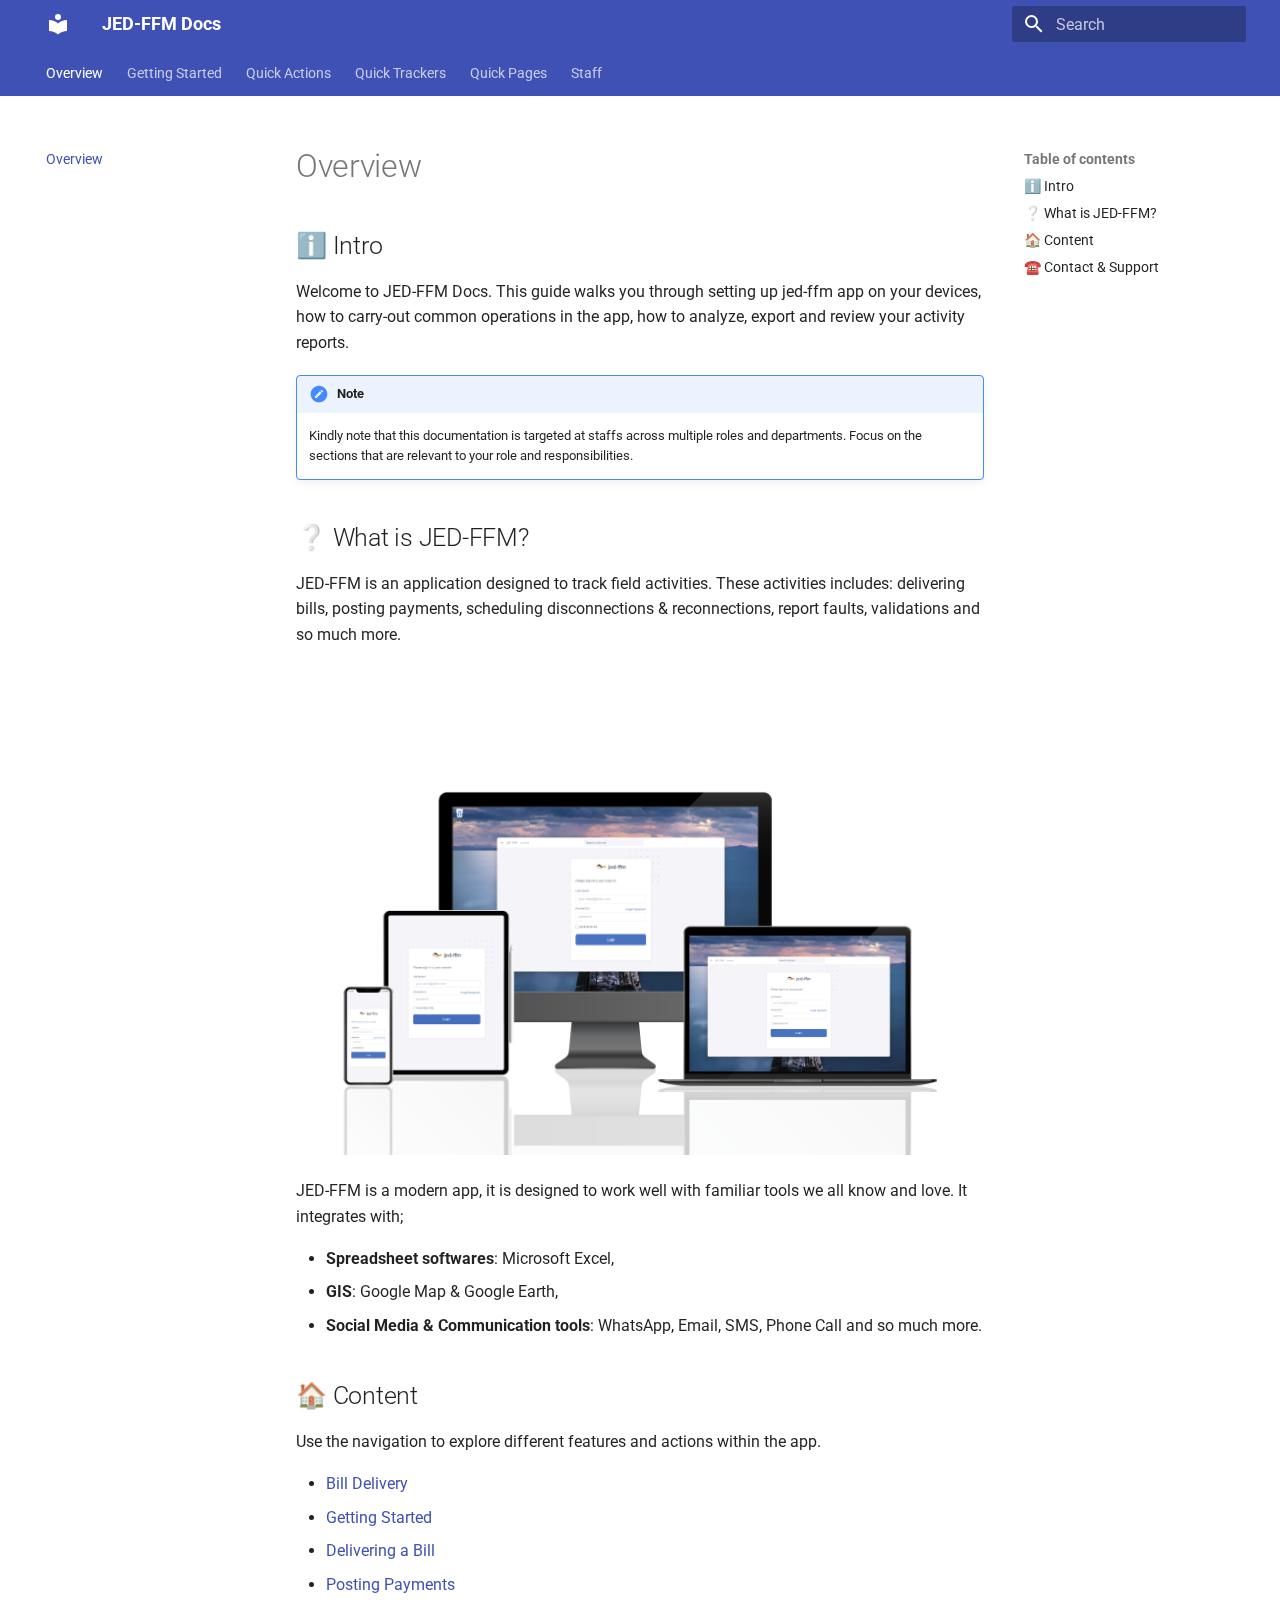
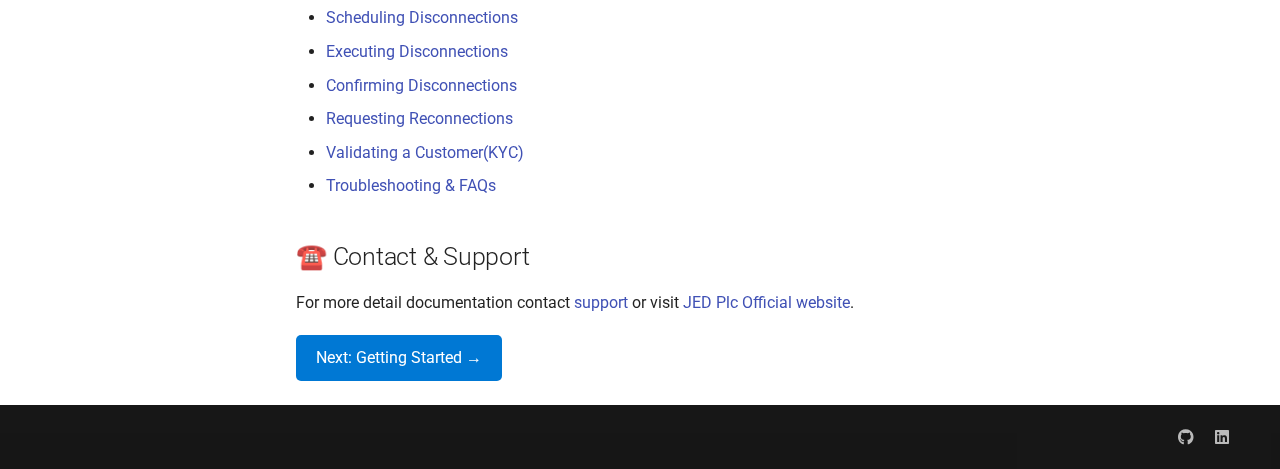
==== commit 1571cc6a: "Deployed dc74c64 with MkDocs version: 1.6.1" ====
--- a/index.html
+++ b/index.html
@@ -62,7 +62,7 @@
     <div data-md-component="skip">
       
         
-        <a href="#intro" class="md-skip">
+        <a href="#i-intro" class="md-skip">
           Skip to content
         </a>
       
@@ -352,9 +352,9 @@
     <ul class="md-nav__list" data-md-component="toc" data-md-scrollfix>
       
         <li class="md-nav__item">
-  <a href="#intro" class="md-nav__link">
+  <a href="#i-intro" class="md-nav__link">
     <span class="md-ellipsis">
-      Intro
+      ℹ️ Intro
     </span>
   </a>
   
@@ -363,16 +363,16 @@
         <li class="md-nav__item">
   <a href="#what-is-jed-ffm" class="md-nav__link">
     <span class="md-ellipsis">
-      What is JED-FFM?
+      ❔ What is JED-FFM?
     </span>
   </a>
   
 </li>
       
         <li class="md-nav__item">
-  <a href="#sections" class="md-nav__link">
+  <a href="#content" class="md-nav__link">
     <span class="md-ellipsis">
-      Sections
+      🏠 Content
     </span>
   </a>
   
@@ -381,7 +381,7 @@
         <li class="md-nav__item">
   <a href="#contact-support" class="md-nav__link">
     <span class="md-ellipsis">
-      Contact &amp; Support
+      ☎️ Contact &amp; Support
     </span>
   </a>
   
@@ -502,6 +502,143 @@
 
               
             
+              
+                
+  
+  
+  
+  
+    
+    
+    
+      
+      
+        
+      
+    
+    
+    <li class="md-nav__item md-nav__item--nested">
+      
+        
+        
+        <input class="md-nav__toggle md-toggle " type="checkbox" id="__nav_2_4" >
+        
+          
+          <label class="md-nav__link" for="__nav_2_4" id="__nav_2_4_label" tabindex="0">
+            
+  
+  <span class="md-ellipsis">
+    Extension
+    
+  </span>
+  
+
+            <span class="md-nav__icon md-icon"></span>
+          </label>
+        
+        <nav class="md-nav" data-md-level="2" aria-labelledby="__nav_2_4_label" aria-expanded="false">
+          <label class="md-nav__title" for="__nav_2_4">
+            <span class="md-nav__icon md-icon"></span>
+            Extension
+          </label>
+          <ul class="md-nav__list" data-md-scrollfix>
+            
+              
+                
+  
+  
+  
+  
+    <li class="md-nav__item">
+      <a href="extension_map.md" class="md-nav__link">
+        
+  
+  <span class="md-ellipsis">
+    Show in Map
+    
+  </span>
+  
+
+      </a>
+    </li>
+  
+
+              
+            
+              
+                
+  
+  
+  
+  
+    <li class="md-nav__item">
+      <a href="extension_excel.md" class="md-nav__link">
+        
+  
+  <span class="md-ellipsis">
+    Open in Excel
+    
+  </span>
+  
+
+      </a>
+    </li>
+  
+
+              
+            
+              
+                
+  
+  
+  
+  
+    <li class="md-nav__item">
+      <a href="extension_google_earth.md" class="md-nav__link">
+        
+  
+  <span class="md-ellipsis">
+    Open in Google Earth
+    
+  </span>
+  
+
+      </a>
+    </li>
+  
+
+              
+            
+              
+                
+  
+  
+  
+  
+    <li class="md-nav__item">
+      <a href="extension_contact.md" class="md-nav__link">
+        
+  
+  <span class="md-ellipsis">
+    Contact
+    
+  </span>
+  
+
+      </a>
+    </li>
+  
+
+              
+            
+          </ul>
+        </nav>
+      
+    </li>
+  
+
+              
+            
           </ul>
         </nav>
       
@@ -765,9 +902,9 @@
     <ul class="md-nav__list" data-md-component="toc" data-md-scrollfix>
       
         <li class="md-nav__item">
-  <a href="#intro" class="md-nav__link">
+  <a href="#i-intro" class="md-nav__link">
     <span class="md-ellipsis">
-      Intro
+      ℹ️ Intro
     </span>
   </a>
   
@@ -776,16 +913,16 @@
         <li class="md-nav__item">
   <a href="#what-is-jed-ffm" class="md-nav__link">
     <span class="md-ellipsis">
-      What is JED-FFM?
+      ❔ What is JED-FFM?
     </span>
   </a>
   
 </li>
       
         <li class="md-nav__item">
-  <a href="#sections" class="md-nav__link">
+  <a href="#content" class="md-nav__link">
     <span class="md-ellipsis">
-      Sections
+      🏠 Content
     </span>
   </a>
   
@@ -794,7 +931,7 @@
         <li class="md-nav__item">
   <a href="#contact-support" class="md-nav__link">
     <span class="md-ellipsis">
-      Contact &amp; Support
+      ☎️ Contact &amp; Support
     </span>
   </a>
   
@@ -818,21 +955,22 @@
 
   <h1>Overview</h1>
 
-<h2 id="intro">Intro</h2>
+<h2 id="i-intro">ℹ️ Intro</h2>
 <p>Welcome to JED-FFM Docs. This guide walks you through setting up jed-ffm app on your devices, how to carry-out common operations in the app, how to analyze, export and review your activity reports.</p>
 <div class="admonition note">
 <p class="admonition-title">Note</p>
 <p>Kindly note that this documentation is targeted at staffs across multiple roles and departments. Focus on the sections that are relevant to your role and responsibilities.</p>
 </div>
-<h2 id="what-is-jed-ffm">What is JED-FFM?</h2>
+<h2 id="what-is-jed-ffm">❔ What is JED-FFM?</h2>
 <p>JED-FFM is an application designed to track field activities. These activities includes: delivering bills, posting payments, scheduling disconnections &amp; reconnections, report faults, validations and so much more.</p>
+<p><img alt="login_page" src="../assets/img/devices_login_page.png" /></p>
 <p>JED-FFM is a modern app, it is designed to work well with familiar tools we all know and love. It integrates with;</p>
 <ul>
 <li><strong>Spreadsheet softwares</strong>: Microsoft Excel, </li>
 <li><strong>GIS</strong>: Google Map &amp; Google Earth, </li>
 <li><strong>Social Media &amp; Communication tools</strong>: WhatsApp, Email, SMS, Phone Call and so much more.</li>
 </ul>
-<h2 id="sections">Sections</h2>
+<h2 id="content">🏠 Content</h2>
 <p>Use the navigation to explore different features and actions within the app.</p>
 <ul>
 <li><a href="bill_delivery/">Bill Delivery</a></li>
@@ -846,11 +984,11 @@
 <li><a href="validating-customer.md">Validating a Customer(KYC)</a></li>
 <li><a href="troubleshooting.md">Troubleshooting &amp; FAQs</a></li>
 </ul>
-<h2 id="contact-support">Contact &amp; Support</h2>
+<h2 id="contact-support">☎️ Contact &amp; Support</h2>
 <p>For more detail documentation contact <a href="mailto:mnasir.iliyas@jedplc.com">support</a> or visit <a href="https://www.jedplc.com">JED Plc Official website</a>.</p>
 <div style="display: flex; justify-content: space-between; margin-top: 20px;">
-    <!-- <a href="/" style="background-color: #0078D4; color: white; padding: 10px 20px; text-decoration: none; border-radius: 5px;">← Previous: Overview</a> -->
-    <a href="/getting_started" style="background-color: #0078D4; color: white; padding: 10px 20px; text-decoration: none; border-radius: 5px;">Next: Getting Started →</a>
+    <!-- <a href="../" style="background-color: #0078D4; color: white; padding: 10px 20px; text-decoration: none; border-radius: 5px;">← Previous: Overview</a> -->
+    <a href="../JED-FFM/getting_started" style="background-color: #0078D4; color: white; padding: 10px 20px; text-decoration: none; border-radius: 5px;">Next: Getting Started →</a>
 </div>
 
 
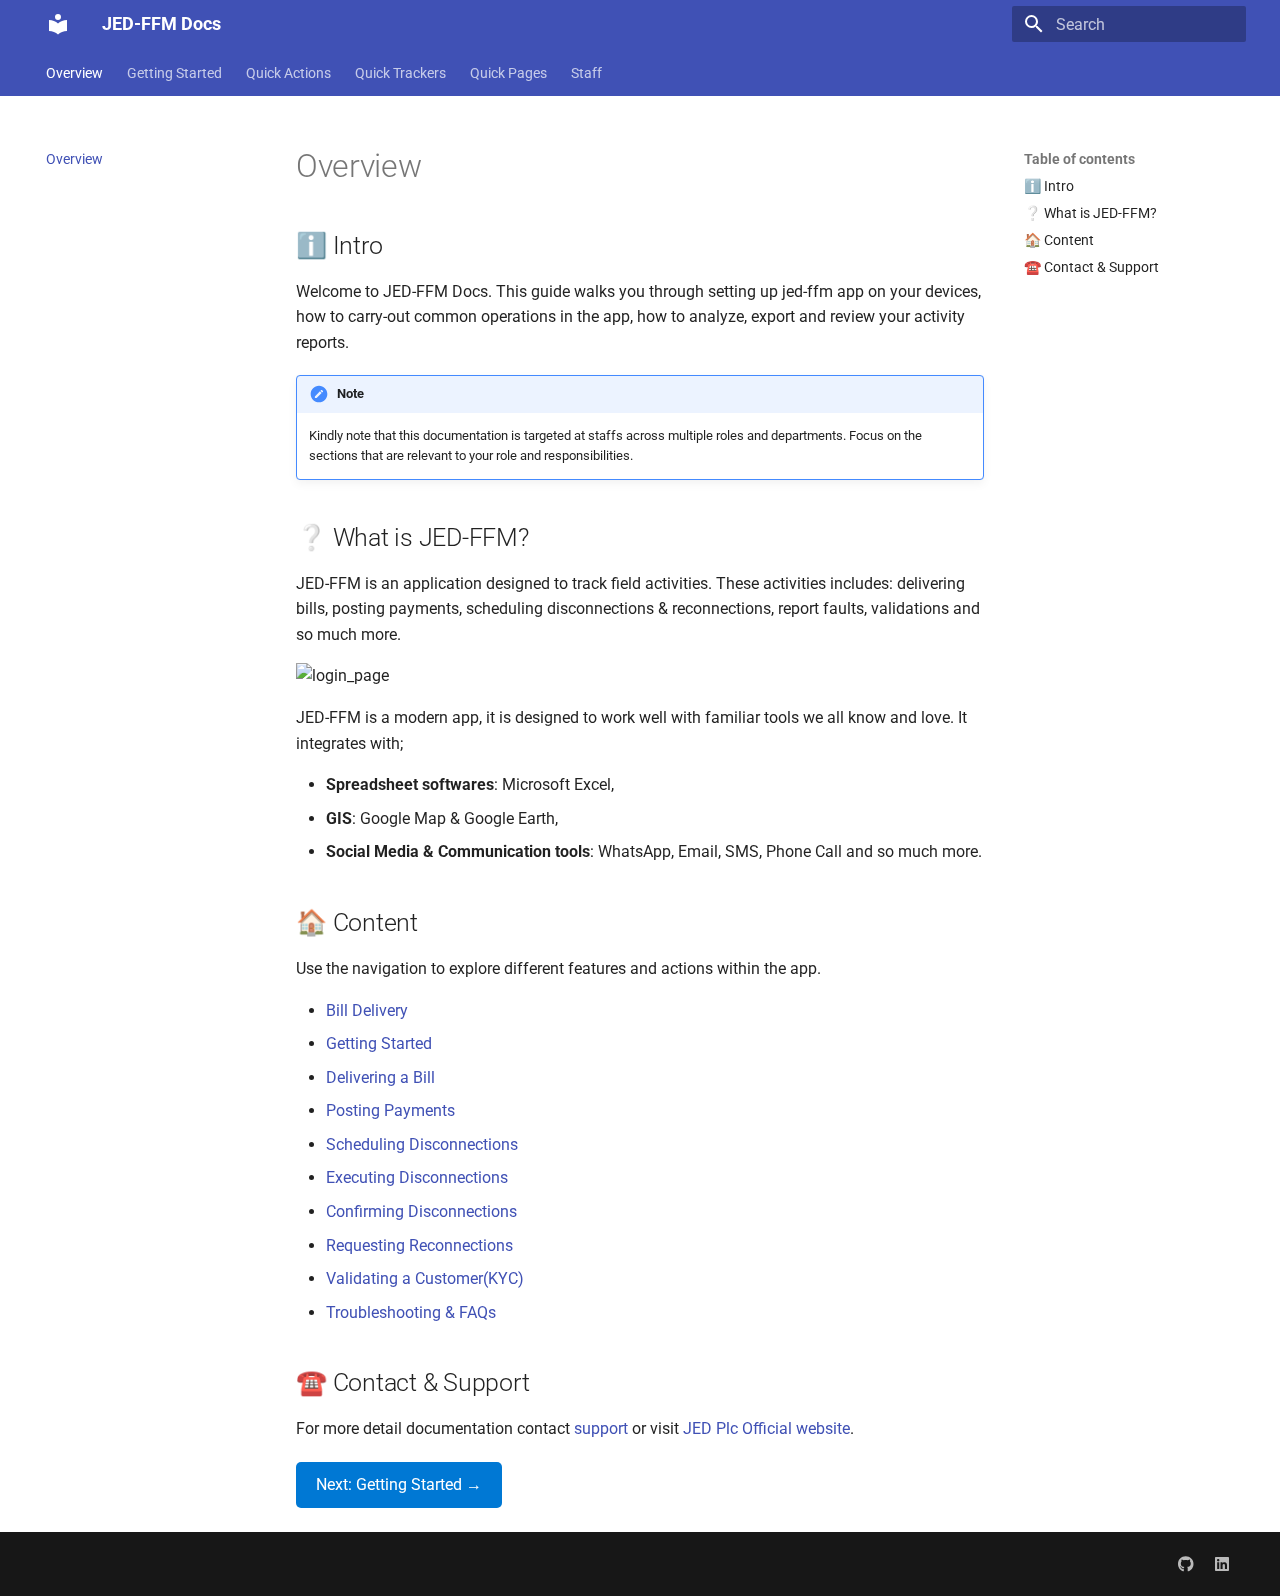
==== commit 40dbf0f2: "Deployed dc74c64 with MkDocs version: 1.6.1" ====
--- a/index.html
+++ b/index.html
@@ -963,7 +963,7 @@
 </div>
 <h2 id="what-is-jed-ffm">❔ What is JED-FFM?</h2>
 <p>JED-FFM is an application designed to track field activities. These activities includes: delivering bills, posting payments, scheduling disconnections &amp; reconnections, report faults, validations and so much more.</p>
-<p><img alt="login_page" src="../assets/img/devices_login_page.png" /></p>
+<p><img alt="login_page" src="../JED-FFM/assets/img/devices_login_page.png" /></p>
 <p>JED-FFM is a modern app, it is designed to work well with familiar tools we all know and love. It integrates with;</p>
 <ul>
 <li><strong>Spreadsheet softwares</strong>: Microsoft Excel, </li>
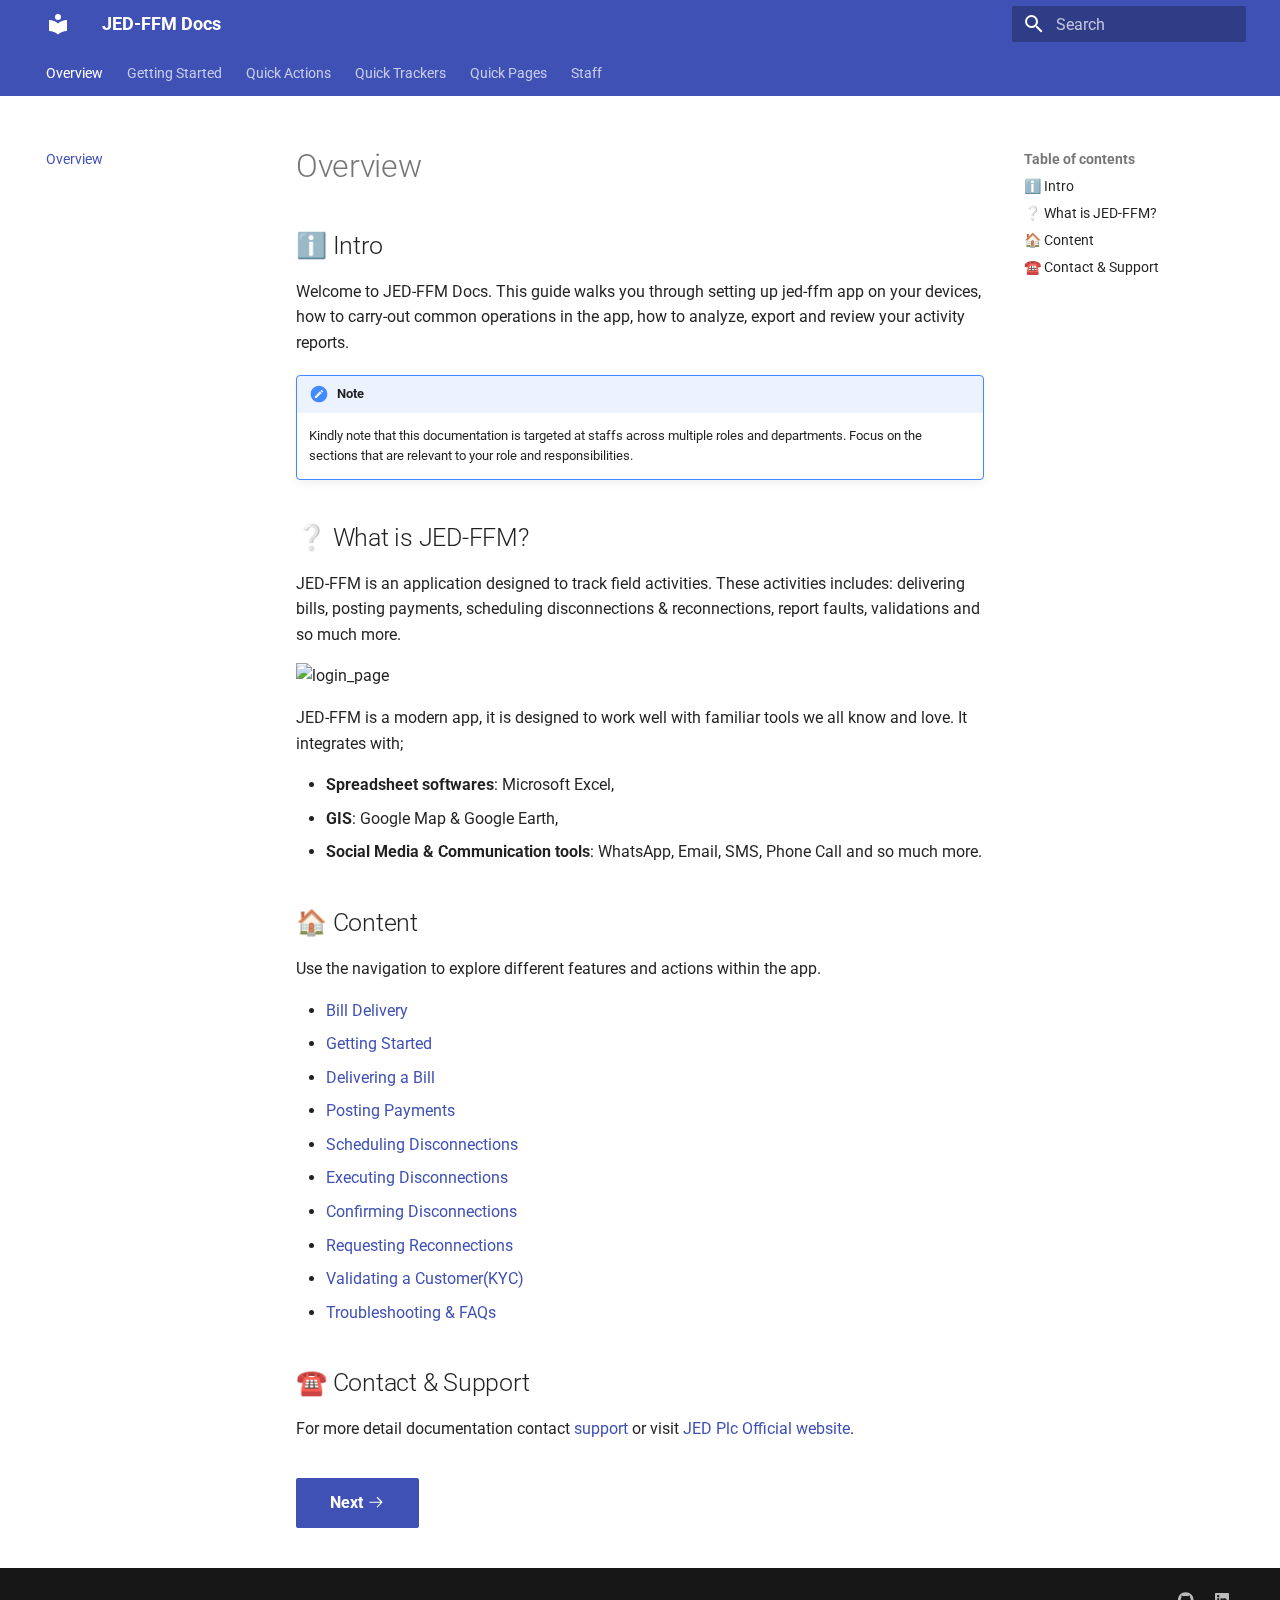
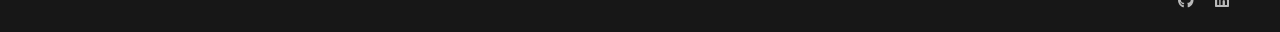
==== commit 81145217: "Deployed f11339b with MkDocs version: 1.6.1" ====
--- a/index.html
+++ b/index.html
@@ -987,9 +987,19 @@
 <h2 id="contact-support">☎️ Contact &amp; Support</h2>
 <p>For more detail documentation contact <a href="mailto:mnasir.iliyas@jedplc.com">support</a> or visit <a href="https://www.jedplc.com">JED Plc Official website</a>.</p>
 <div style="display: flex; justify-content: space-between; margin-top: 20px;">
-    <!-- <a href="../" style="background-color: #0078D4; color: white; padding: 10px 20px; text-decoration: none; border-radius: 5px;">← Previous: Overview</a> -->
-    <a href="../JED-FFM/getting_started" style="background-color: #0078D4; color: white; padding: 10px 20px; text-decoration: none; border-radius: 5px;">Next: Getting Started →</a>
+<p><a class="md-button md-button--primary" href="getting_started/" title="Getting Started"> Next <span class="twemoji"><svg xmlns="http://www.w3.org/2000/svg" viewBox="0 0 24 24"><path d="M13.22 19.03a.75.75 0 0 1 0-1.06L18.19 13H3.75a.75.75 0 0 1 0-1.5h14.44l-4.97-4.97a.749.749 0 0 1 .326-1.275.75.75 0 0 1 .734.215l6.25 6.25a.75.75 0 0 1 0 1.06l-6.25 6.25a.75.75 0 0 1-1.06 0"/></svg></span> </a></p>
 </div>
+<!-- <div class="grid" markdown>
+
+[ :octicons-arrow-left-24: Previous ](getting_started.md)
+
+[ Next :octicons-arrow-right-24: ](getting_started.md)
+
+</div>
+
+<div style="display: flex; justify-content: space-between; margin-top: 20px;">
+    <a href="../JED-FFM/getting_started" style="background-color: #0078D4; color: white; padding: 10px 20px; text-decoration: none; border-radius: 5px;">Next <span class="d-none">: Getting Started</span> →</a>
+</div> -->
 
 
 
@@ -1057,7 +1067,7 @@
     </div>
     
     
-    <script id="__config" type="application/json">{"base": ".", "features": ["navigation.tabs", "navigation.sections", "navigation.top", "content.code.copy"], "search": "assets/javascripts/workers/search.f8cc74c7.min.js", "translations": {"clipboard.copied": "Copied to clipboard", "clipboard.copy": "Copy to clipboard", "search.result.more.one": "1 more on this page", "search.result.more.other": "# more on this page", "search.result.none": "No matching documents", "search.result.one": "1 matching document", "search.result.other": "# matching documents", "search.result.placeholder": "Type to start searching", "search.result.term.missing": "Missing", "select.version": "Select version"}}</script>
+    <script id="__config" type="application/json">{"base": ".", "features": ["navigation.tabs", "navigation.sections", "navigation.top", "content.code.copy", "content.tooltips"], "search": "assets/javascripts/workers/search.f8cc74c7.min.js", "translations": {"clipboard.copied": "Copied to clipboard", "clipboard.copy": "Copy to clipboard", "search.result.more.one": "1 more on this page", "search.result.more.other": "# more on this page", "search.result.none": "No matching documents", "search.result.one": "1 matching document", "search.result.other": "# matching documents", "search.result.placeholder": "Type to start searching", "search.result.term.missing": "Missing", "select.version": "Select version"}}</script>
     
     
       <script src="assets/javascripts/bundle.c8b220af.min.js"></script>
